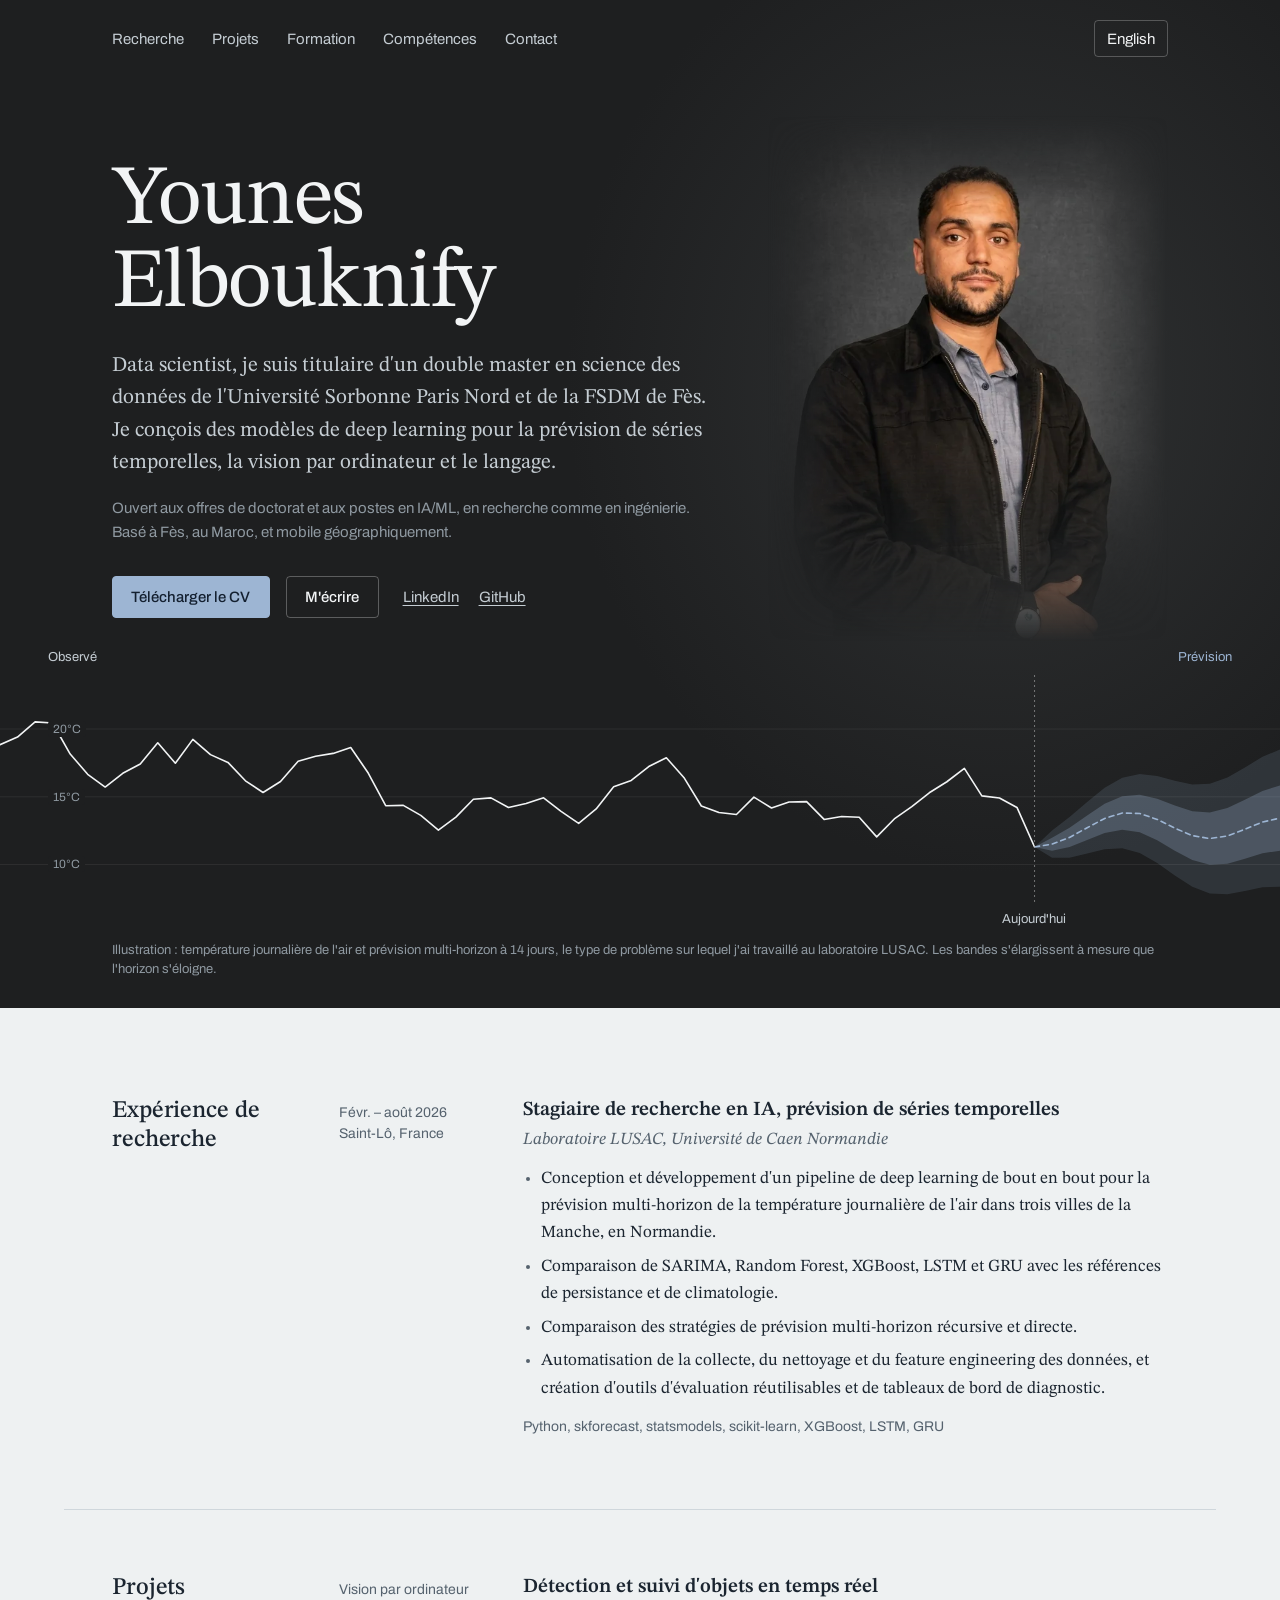
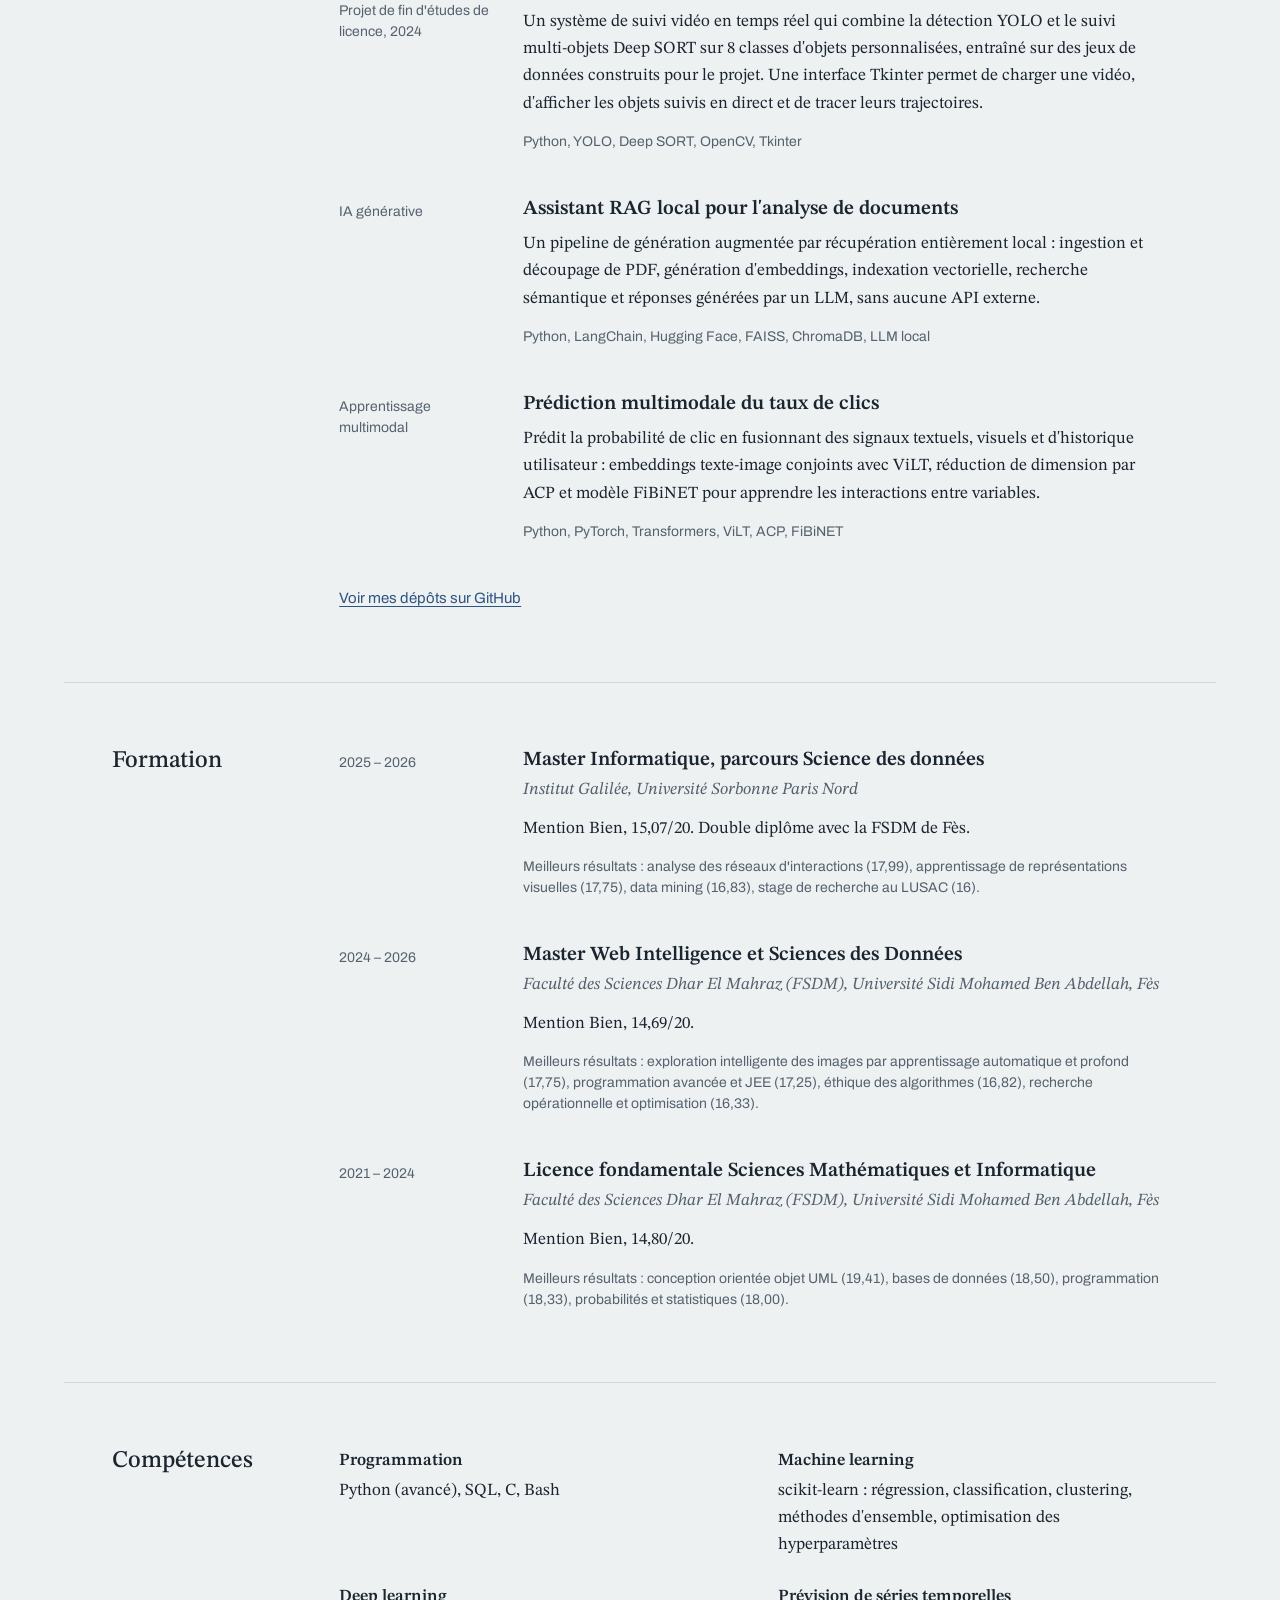
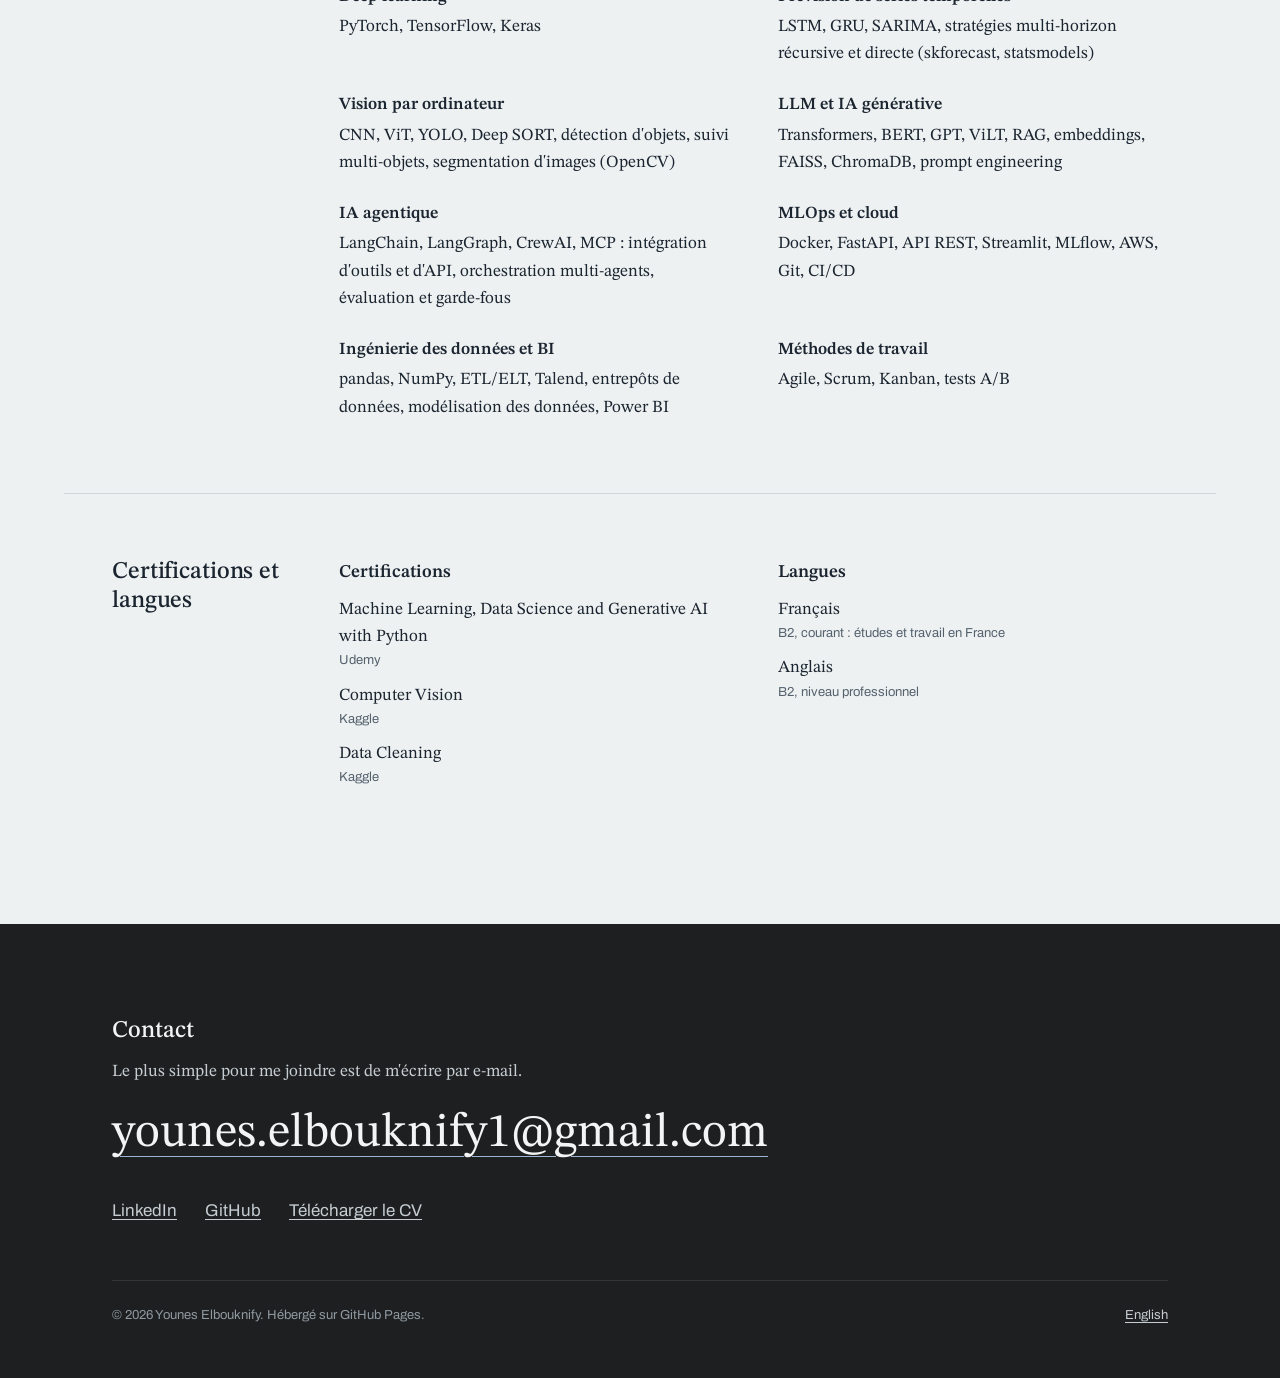
==== fr/index.html @ cd75b656 "Portfolio" ====
<!doctype html>
<html lang="fr">
<head>
  <meta charset="utf-8">
  <meta name="viewport" content="width=device-width, initial-scale=1">
  <title>Younes Elbouknify, data scientist</title>
  <meta name="description" content="Younes Elbouknify, data scientist titulaire d&#x27;un double master en science des données (Université Sorbonne Paris Nord et FSDM Fès). Deep learning pour la prévision de séries temporelles, la vision par ordinateur et les LLM. Ouvert aux offres de doctorat et aux postes en IA/ML.">
  <meta name="author" content="Younes Elbouknify">
  <meta name="theme-color" content="#1e1f20">
  <link rel="canonical" href="https://youneselbouknify.github.io/fr/">
  <link rel="alternate" hreflang="en" href="https://youneselbouknify.github.io/">
  <link rel="alternate" hreflang="fr" href="https://youneselbouknify.github.io/fr/">
  <link rel="alternate" hreflang="x-default" href="https://youneselbouknify.github.io/">

  <meta property="og:type" content="profile">
  <meta property="og:title" content="Younes Elbouknify, data scientist">
  <meta property="og:description" content="Younes Elbouknify, data scientist titulaire d&#x27;un double master en science des données (Université Sorbonne Paris Nord et FSDM Fès). Deep learning pour la prévision de séries temporelles, la vision par ordinateur et les LLM. Ouvert aux offres de doctorat et aux postes en IA/ML.">
  <meta property="og:url" content="https://youneselbouknify.github.io/fr/">
  <meta property="og:image" content="https://youneselbouknify.github.io/assets/img/og.jpg">
  <meta property="og:image:width" content="1200">
  <meta property="og:image:height" content="630">
  <meta property="og:locale" content="fr_FR">
  <meta name="twitter:card" content="summary_large_image">

  <link rel="icon" href="../favicon.svg" type="image/svg+xml">
  <link rel="preconnect" href="https://fonts.googleapis.com">
  <link rel="preconnect" href="https://fonts.gstatic.com" crossorigin>
  <link rel="stylesheet" href="https://fonts.googleapis.com/css2?family=Archivo:wght@400;500;600&family=STIX+Two+Text:ital,wght@0,400;0,500;0,600;1,400&display=swap">
  <link rel="stylesheet" href="../assets/css/style.css">
  <script type="application/ld+json">{"@context": "https://schema.org", "@type": "Person", "name": "Younes Elbouknify", "jobTitle": "Data Scientist", "url": "https://youneselbouknify.github.io/", "image": "https://youneselbouknify.github.io/assets/img/portrait.jpg", "email": "mailto:younes.elbouknify1@gmail.com", "address": {"@type": "PostalAddress", "addressLocality": "Fès", "addressCountry": "MA"}, "alumniOf": [{"@type": "CollegeOrUniversity", "name": "Université Sorbonne Paris Nord"}, {"@type": "CollegeOrUniversity", "name": "Université Sidi Mohamed Ben Abdellah"}], "knowsAbout": ["Data science", "Deep learning", "Time-series forecasting", "Computer vision", "Large language models"], "sameAs": ["https://www.linkedin.com/in/younes-elbouknify/", "https://github.com/YOUNESELBOUKNIFY"]}</script>
</head>
<body>
  <a class="skip" href="#main">Aller au contenu</a>

  <header class="hero">
    <nav class="nav wrap" aria-label="Principale">
      <ul><li><a href="#research">Recherche</a></li><li><a href="#projects">Projets</a></li><li><a href="#education">Formation</a></li><li><a href="#skills">Compétences</a></li><li><a href="#contact">Contact</a></li></ul>
      <a class="lang" href="../" hreflang="en" lang="en">English</a>
    </nav>

    <div class="hero-grid wrap">
      <div class="hero-text">
        <h1>Younes Elbouknify</h1>
        <p class="lede">Data scientist, je suis titulaire d&#x27;un double master en science des données de l&#x27;Université Sorbonne Paris Nord et de la FSDM de Fès. Je conçois des modèles de deep learning pour la prévision de séries temporelles, la vision par ordinateur et le langage.</p>
        <p class="status">Ouvert aux offres de doctorat et aux postes en IA/ML, en recherche comme en ingénierie. Basé à Fès, au Maroc, et mobile géographiquement.</p>
        <div class="actions">
          <a class="btn btn-primary" href="../assets/cv/CV_Younes_Elbouknify.pdf" download>Télécharger le CV</a>
          <a class="btn" href="mailto:younes.elbouknify1@gmail.com">M&#x27;écrire</a>
          <ul class="profiles">
            <li><a href="https://www.linkedin.com/in/younes-elbouknify/" rel="me">LinkedIn</a></li>
            <li><a href="https://github.com/YOUNESELBOUKNIFY" rel="me">GitHub</a></li>
          </ul>
        </div>
      </div>
      <figure class="portrait">
        <picture>
          <source srcset="../assets/img/portrait.webp" type="image/webp">
          <img src="../assets/img/portrait.jpg" width="660" height="903" alt="Portrait de Younes Elbouknify" fetchpriority="high">
        </picture>
      </figure>
    </div>

    <figure class="horizon">
      <div class="horizon-plot">
        <svg viewBox="0 0 1200 240" preserveAspectRatio="none" role="img" aria-label="Graphique illustratif : une série de températures journalières de l&#x27;air jusqu&#x27;à aujourd&#x27;hui, suivie d&#x27;une prévision à 14 jours dont la bande d&#x27;incertitude s&#x27;élargit avec l&#x27;horizon.">
          <defs>
            <clipPath id="clip-obs" class="clip-obs"><rect x="0" y="-40" width="969.9" height="320"/></clipPath>
            <clipPath id="clip-fc" class="clip-fc"><rect x="969.9" y="-40" width="232.1" height="320" style="transform-origin:969.9px 0"/></clipPath>
          </defs>
          <g class="grid"><line x1="0" x2="1200" y1="197.7" y2="197.7" vector-effect="non-scaling-stroke"/><line x1="0" x2="1200" y1="127.1" y2="127.1" vector-effect="non-scaling-stroke"/><line x1="0" x2="1200" y1="56.4" y2="56.4" vector-effect="non-scaling-stroke"/></g>
          <g clip-path="url(#clip-fc)">
            <path class="fan-90" d="M969.9,179.4 L986.3,162.3 L1002.7,148.3 L1019.2,132.5 L1035.6,117.6 L1052.1,107.2 L1068.5,103.3 L1084.9,105.3 L1101.4,110.3 L1117.8,114.2 L1134.2,113.4 L1150.7,107.0 L1167.1,96.4 L1183.6,85.3 L1200.0,77.8 L1200.0,220.9 L1183.6,221.5 L1167.1,225.5 L1150.7,228.8 L1134.2,227.9 L1117.8,221.0 L1101.4,209.3 L1084.9,196.2 L1068.5,185.7 L1052.1,180.8 L1035.6,181.7 L1019.2,186.3 L1002.7,190.6 L986.3,190.8 L969.9,179.4 Z"/>
            <path class="fan-50" d="M969.9,179.4 L986.3,169.7 L1002.7,159.4 L1019.2,146.6 L1035.6,134.4 L1052.1,126.5 L1068.5,124.9 L1084.9,129.1 L1101.4,136.3 L1117.8,142.2 L1134.2,143.4 L1150.7,138.9 L1167.1,130.2 L1183.6,121.0 L1200.0,115.2 L1200.0,183.4 L1183.6,185.9 L1167.1,191.7 L1150.7,196.9 L1134.2,197.9 L1117.8,193.0 L1101.4,183.4 L1084.9,172.4 L1068.5,164.1 L1052.1,161.5 L1035.6,164.9 L1019.2,172.2 L1002.7,179.5 L986.3,183.3 L969.9,179.4 Z"/>
            <path class="fc-line" d="M969.9,179.4 L986.3,176.5 L1002.7,169.5 L1019.2,159.4 L1035.6,149.7 L1052.1,144.0 L1068.5,144.5 L1084.9,150.7 L1101.4,159.8 L1117.8,167.6 L1134.2,170.7 L1150.7,167.9 L1167.1,160.9 L1183.6,153.4 L1200.0,149.3" vector-effect="non-scaling-stroke"/>
          </g>
          <line class="t0" x1="969.9" x2="969.9" y1="0" y2="240" vector-effect="non-scaling-stroke"/>
          <g clip-path="url(#clip-obs)">
            <path class="obs-line" d="M0.0,72.7 L16.4,64.8 L32.9,48.9 L49.3,50.1 L65.8,82.5 L82.2,103.6 L98.6,116.9 L115.1,102.6 L131.5,92.9 L147.9,70.7 L164.4,92.1 L180.8,67.2 L197.3,83.1 L213.7,91.2 L230.1,110.4 L246.6,122.6 L263.0,111.1 L279.5,89.9 L295.9,84.8 L312.3,81.8 L328.8,75.6 L345.2,102.3 L361.6,136.4 L378.1,136.0 L394.5,146.5 L411.0,161.9 L427.4,148.3 L443.8,129.6 L460.3,128.2 L476.7,138.3 L493.2,134.1 L509.6,128.1 L526.0,142.3 L542.5,154.8 L558.9,139.7 L575.3,116.6 L591.8,110.0 L608.2,95.5 L624.7,86.3 L641.1,106.9 L657.5,136.7 L674.0,143.4 L690.4,145.6 L706.8,127.4 L723.3,138.8 L739.7,132.6 L756.2,132.1 L772.6,150.7 L789.0,147.6 L805.5,148.4 L821.9,168.9 L838.4,150.2 L854.8,137.4 L871.2,122.9 L887.7,111.4 L904.1,97.5 L920.5,126.1 L937.0,128.4 L953.4,138.2 L969.9,179.4" vector-effect="non-scaling-stroke"/>
          </g>
        </svg>
        <span class="tick" style="top:82.39%">10°C</span><span class="tick" style="top:52.94%">15°C</span><span class="tick" style="top:23.50%">20°C</span>
        <span class="tag tag-obs" aria-hidden="true">Observé</span>
        <span class="tag tag-fc" aria-hidden="true">Prévision</span>
        <span class="tag tag-t0" style="left:80.82%" aria-hidden="true">Aujourd&#x27;hui</span>
      </div>
      <figcaption>Illustration : température journalière de l&#x27;air et prévision multi-horizon à 14 jours, le type de problème sur lequel j&#x27;ai travaillé au laboratoire LUSAC. Les bandes s&#x27;élargissent à mesure que l&#x27;horizon s&#x27;éloigne.</figcaption>
    </figure>
  </header>

  <main id="main">
    <section class="sec" id="research" aria-labelledby="h-research">
      <h2 id="h-research">Expérience de recherche</h2>
      <div>
        <article class="entry">
          <p class="meta"><span>Févr. – août 2026</span><span>Saint-Lô, France</span></p>
          <div>
            <h3>Stagiaire de recherche en IA, prévision de séries temporelles</h3>
            <p class="org">Laboratoire LUSAC, Université de Caen Normandie</p>
            <ul>
              <li>Conception et développement d&#x27;un pipeline de deep learning de bout en bout pour la prévision multi-horizon de la température journalière de l&#x27;air dans trois villes de la Manche, en Normandie.</li><li>Comparaison de SARIMA, Random Forest, XGBoost, LSTM et GRU avec les références de persistance et de climatologie.</li><li>Comparaison des stratégies de prévision multi-horizon récursive et directe.</li><li>Automatisation de la collecte, du nettoyage et du feature engineering des données, et création d&#x27;outils d&#x27;évaluation réutilisables et de tableaux de bord de diagnostic.</li>
            </ul>
            <p class="stack">Python, skforecast, statsmodels, scikit-learn, XGBoost, LSTM, GRU</p>
          </div>
        </article>
      </div>
    </section>

    <section class="sec" id="projects" aria-labelledby="h-projects">
      <h2 id="h-projects">Projets</h2>
      <div>
        <article class="entry">
          <p class="meta"><span>Vision par ordinateur</span><span>Projet de fin d&#x27;études de licence, 2024</span></p>
          <div>
            <h3>Détection et suivi d&#x27;objets en temps réel</h3>
            <p>Un système de suivi vidéo en temps réel qui combine la détection YOLO et le suivi multi-objets Deep SORT sur 8 classes d&#x27;objets personnalisées, entraîné sur des jeux de données construits pour le projet. Une interface Tkinter permet de charger une vidéo, d&#x27;afficher les objets suivis en direct et de tracer leurs trajectoires.</p>
            <p class="stack">Python, YOLO, Deep SORT, OpenCV, Tkinter</p>
          </div>
        </article>
        <article class="entry">
          <p class="meta"><span>IA générative</span></p>
          <div>
            <h3>Assistant RAG local pour l&#x27;analyse de documents</h3>
            <p>Un pipeline de génération augmentée par récupération entièrement local : ingestion et découpage de PDF, génération d&#x27;embeddings, indexation vectorielle, recherche sémantique et réponses générées par un LLM, sans aucune API externe.</p>
            <p class="stack">Python, LangChain, Hugging Face, FAISS, ChromaDB, LLM local</p>
          </div>
        </article>
        <article class="entry">
          <p class="meta"><span>Apprentissage multimodal</span></p>
          <div>
            <h3>Prédiction multimodale du taux de clics</h3>
            <p>Prédit la probabilité de clic en fusionnant des signaux textuels, visuels et d&#x27;historique utilisateur : embeddings texte-image conjoints avec ViLT, réduction de dimension par ACP et modèle FiBiNET pour apprendre les interactions entre variables.</p>
            <p class="stack">Python, PyTorch, Transformers, ViLT, ACP, FiBiNET</p>
          </div>
        </article>
        <p class="more"><a href="https://github.com/YOUNESELBOUKNIFY">Voir mes dépôts sur GitHub</a></p>
      </div>
    </section>

    <section class="sec" id="education" aria-labelledby="h-education">
      <h2 id="h-education">Formation</h2>
      <div>
        <article class="entry">
          <p class="meta"><span>2025 – 2026</span></p>
          <div>
            <h3>Master Informatique, parcours Science des données</h3>
            <p class="org">Institut Galilée, Université Sorbonne Paris Nord</p>
            <p>Mention Bien, 15,07/20. Double diplôme avec la FSDM de Fès.</p>
            <p class="note">Meilleurs résultats : analyse des réseaux d&#x27;interactions (17,99), apprentissage de représentations visuelles (17,75), data mining (16,83), stage de recherche au LUSAC (16).</p>
          </div>
        </article>
        <article class="entry">
          <p class="meta"><span>2024 – 2026</span></p>
          <div>
            <h3>Master Web Intelligence et Sciences des Données</h3>
            <p class="org">Faculté des Sciences Dhar El Mahraz (FSDM), Université Sidi Mohamed Ben Abdellah, Fès</p>
            <p>Mention Bien, 14,69/20.</p>
            <p class="note">Meilleurs résultats : exploration intelligente des images par apprentissage automatique et profond (17,75), programmation avancée et JEE (17,25), éthique des algorithmes (16,82), recherche opérationnelle et optimisation (16,33).</p>
          </div>
        </article>
        <article class="entry">
          <p class="meta"><span>2021 – 2024</span></p>
          <div>
            <h3>Licence fondamentale Sciences Mathématiques et Informatique</h3>
            <p class="org">Faculté des Sciences Dhar El Mahraz (FSDM), Université Sidi Mohamed Ben Abdellah, Fès</p>
            <p>Mention Bien, 14,80/20.</p>
            <p class="note">Meilleurs résultats : conception orientée objet UML (19,41), bases de données (18,50), programmation (18,33), probabilités et statistiques (18,00).</p>
          </div>
        </article>
      </div>
    </section>

    <section class="sec" id="skills" aria-labelledby="h-skills">
      <h2 id="h-skills">Compétences</h2>
      <dl class="skills"><div><dt>Programmation</dt><dd>Python (avancé), SQL, C, Bash</dd></div><div><dt>Machine learning</dt><dd>scikit-learn : régression, classification, clustering, méthodes d&#x27;ensemble, optimisation des hyperparamètres</dd></div><div><dt>Deep learning</dt><dd>PyTorch, TensorFlow, Keras</dd></div><div><dt>Prévision de séries temporelles</dt><dd>LSTM, GRU, SARIMA, stratégies multi-horizon récursive et directe (skforecast, statsmodels)</dd></div><div><dt>Vision par ordinateur</dt><dd>CNN, ViT, YOLO, Deep SORT, détection d&#x27;objets, suivi multi-objets, segmentation d&#x27;images (OpenCV)</dd></div><div><dt>LLM et IA générative</dt><dd>Transformers, BERT, GPT, ViLT, RAG, embeddings, FAISS, ChromaDB, prompt engineering</dd></div><div><dt>IA agentique</dt><dd>LangChain, LangGraph, CrewAI, MCP : intégration d&#x27;outils et d&#x27;API, orchestration multi-agents, évaluation et garde-fous</dd></div><div><dt>MLOps et cloud</dt><dd>Docker, FastAPI, API REST, Streamlit, MLflow, AWS, Git, CI/CD</dd></div><div><dt>Ingénierie des données et BI</dt><dd>pandas, NumPy, ETL/ELT, Talend, entrepôts de données, modélisation des données, Power BI</dd></div><div><dt>Méthodes de travail</dt><dd>Agile, Scrum, Kanban, tests A/B</dd></div></dl>
    </section>

    <section class="sec" id="more" aria-labelledby="h-more">
      <h2 id="h-more">Certifications et langues</h2>
      <div class="pair">
        <div>
          <h3>Certifications</h3>
          <ul class="plain"><li>Machine Learning, Data Science and Generative AI with Python<small>Udemy</small></li><li>Computer Vision<small>Kaggle</small></li><li>Data Cleaning<small>Kaggle</small></li></ul>
        </div>
        <div>
          <h3>Langues</h3>
          <ul class="plain"><li>Français<small>B2, courant : études et travail en France</small></li><li>Anglais<small>B2, niveau professionnel</small></li></ul>
        </div>
      </div>
    </section>
  </main>

  <footer class="contact" id="contact">
    <div class="wrap">
      <h2>Contact</h2>
      <p>Le plus simple pour me joindre est de m&#x27;écrire par e-mail.</p>
      <a class="mail" href="mailto:younes.elbouknify1@gmail.com">younes.elbouknify1@gmail.com</a>
      <ul>
        <li><a href="https://www.linkedin.com/in/younes-elbouknify/" rel="me">LinkedIn</a></li>
        <li><a href="https://github.com/YOUNESELBOUKNIFY" rel="me">GitHub</a></li>
        <li><a href="../assets/cv/CV_Younes_Elbouknify.pdf" download>Télécharger le CV</a></li>
      </ul>
      <p class="fine"><span>© 2026 Younes Elbouknify. Hébergé sur GitHub Pages.</span><a href="../" hreflang="en" lang="en">English</a></p>
    </div>
  </footer>
</body>
</html>
---- assets/css/style.css ----
/* Younes Elbouknify — portfolio
   Palette: studio graphite (from the portrait backdrop), fog paper, ink,
   and one accent, chambray, taken from the shirt in the portrait. */

:root {
  --studio: #1e1f20;
  --studio-glow: #303233;
  --on-studio: #f2f4f5;
  --on-studio-2: #c5cdd3;
  --on-studio-3: #8f99a1;
  --chambray: #9db5d3;
  --chambray-hover: #b9cbe2;
  --chambray-ink: #142030;

  --paper: #eef1f2;
  --ink: #1b2530;
  --ink-2: #55626e;
  --rule: #cfd7dc;
  --link: #2f5481;

  --serif: "STIX Two Text", "Times New Roman", Times, serif;
  --sans: "Archivo", system-ui, -apple-system, "Segoe UI", Roboto, sans-serif;

  --page: 72rem;
  --measure: 40rem;
  --gutter: clamp(1rem, 4vw, 3rem);
}

@media (prefers-color-scheme: dark) {
  :root {
    --paper: #17191b;
    --ink: #e3e8eb;
    --ink-2: #9ba7b1;
    --rule: #2e3337;
    --link: #a9c0dc;
  }
}

*, *::before, *::after { box-sizing: border-box; }

html { -webkit-text-size-adjust: 100%; scroll-behavior: smooth; }

body {
  margin: 0;
  background: var(--paper);
  color: var(--ink);
  font-family: var(--serif);
  font-size: 1.0625rem;
  line-height: 1.6;
  font-kerning: normal;
  text-rendering: optimizeLegibility;
}

img { display: block; max-width: 100%; height: auto; }

a { color: var(--link); text-decoration-thickness: 1px; text-underline-offset: .2em; }
a:hover { text-decoration-thickness: 2px; }

:focus-visible { outline: 2px solid var(--chambray); outline-offset: 3px; border-radius: 2px; }

.skip {
  position: absolute; left: -999px; top: 0; z-index: 20;
  background: var(--on-studio); color: var(--studio);
  font-family: var(--sans); padding: .5rem .8rem; border-radius: 4px;
}
.skip:focus { left: 1rem; top: 1rem; }

.wrap { max-width: var(--page); margin: 0 auto; padding-inline: var(--gutter); }

/* ---------- Hero ---------- */

.hero {
  position: relative;
  overflow: hidden;
  color: var(--on-studio);
  background:
    radial-gradient(45% 65% at 78% 38%, var(--studio-glow), transparent 75%),
    var(--studio);
}

.nav {
  display: flex; align-items: center; gap: 2rem;
  padding-block: 1.25rem;
  font-family: var(--sans); font-size: .9375rem;
}
.nav ul { list-style: none; display: flex; flex-wrap: wrap; gap: .5rem 1.75rem; margin: 0; padding: 0; }
.nav a { color: var(--on-studio-2); text-decoration: none; }
.nav a:hover { color: var(--on-studio); text-decoration: underline; }
.nav .lang {
  margin-left: auto;
  padding: .35rem .75rem;
  border: 1px solid rgba(255, 255, 255, .24);
  border-radius: 4px;
  color: var(--on-studio);
}
.nav .lang:hover { border-color: var(--on-studio); text-decoration: none; }

.hero-grid {
  position: relative; z-index: 1;
  display: grid;
  grid-template-columns: minmax(0, 1fr) minmax(16rem, 25rem);
  gap: clamp(1.5rem, 4vw, 4rem);
  align-items: center;
  padding-top: clamp(1rem, 3vw, 2.5rem);
}

.hero h1 {
  font-weight: 400;
  font-size: clamp(2.75rem, 6.6vw, 5.5rem);
  line-height: .98;
  letter-spacing: -.018em;
  margin: 0 0 1.5rem;
}

.lede {
  font-size: clamp(1.125rem, 1.7vw, 1.3125rem);
  line-height: 1.55;
  color: var(--on-studio-2);
  max-width: 33em;
  margin: 0 0 1rem;
}

.status {
  font-family: var(--sans);
  font-size: .9375rem;
  color: var(--on-studio-3);
  max-width: 40em;
  margin: 0 0 2rem;
}

.actions { display: flex; flex-wrap: wrap; align-items: center; gap: .75rem 1rem; }

.btn {
  display: inline-flex; align-items: center;
  padding: .7rem 1.15rem;
  border: 1px solid rgba(255, 255, 255, .28);
  border-radius: 4px;
  font-family: var(--sans); font-weight: 500; font-size: .9375rem; line-height: 1.2;
  color: var(--on-studio);
  text-decoration: none;
}
.btn:hover { border-color: var(--on-studio); }
.btn-primary { background: var(--chambray); border-color: var(--chambray); color: var(--chambray-ink); }
.btn-primary:hover { background: var(--chambray-hover); border-color: var(--chambray-hover); }

.profiles {
  list-style: none; display: flex; gap: 1.25rem;
  margin: 0 0 0 .5rem; padding: 0;
  font-family: var(--sans); font-size: .9375rem;
}
.profiles a { color: var(--on-studio-2); }
.profiles a:hover { color: var(--on-studio); }

.portrait { margin: 0; align-self: end; }
.portrait img {
  width: 100%;
  -webkit-mask-image:
    linear-gradient(to bottom, transparent, #000 16%, #000 62%, transparent 96%),
    linear-gradient(to right, transparent, #000 20%, #000 80%, transparent);
  -webkit-mask-composite: source-in;
  mask-image:
    linear-gradient(to bottom, transparent, #000 16%, #000 62%, transparent 96%),
    linear-gradient(to right, transparent, #000 20%, #000 80%, transparent);
  mask-composite: intersect;
}

/* The horizon: observed series, today, and a widening forecast fan */
.horizon { position: relative; z-index: 2; margin: .75rem 0 0; padding-bottom: 1.75rem; }
.horizon-plot { position: relative; height: clamp(150px, 20vw, 230px); }
.horizon svg { display: block; width: 100%; height: 100%; overflow: visible; }

.grid line { stroke: rgba(255, 255, 255, .07); stroke-width: 1; }
.obs-line { fill: none; stroke: var(--on-studio); stroke-width: 1.6; stroke-linejoin: round; stroke-linecap: round; }
.fan-90 { fill: var(--chambray); fill-opacity: .14; }
.fan-50 { fill: var(--chambray); fill-opacity: .26; }
.fc-line { fill: none; stroke: var(--chambray); stroke-width: 1.6; stroke-dasharray: 5 4; stroke-linecap: round; }
.t0 { stroke: rgba(255, 255, 255, .38); stroke-width: 1; stroke-dasharray: 2 3; }

.clip-obs rect { transform-origin: 0 0; animation: grow 1.9s cubic-bezier(.45, .05, .25, 1) .25s backwards; }
.clip-fc rect { animation: grow 1s cubic-bezier(.3, .1, .3, 1) 2.15s backwards; }
@keyframes grow { from { transform: scaleX(0); } }

.tick, .tag {
  position: absolute;
  font-family: var(--sans);
  font-size: .75rem;
  line-height: 1;
  color: var(--on-studio-3);
  white-space: nowrap;
}
.tick { left: var(--gutter); transform: translateY(-50%); padding: 2px 5px; border-radius: 3px; background: var(--studio); }
.tag { font-size: .8125rem; color: var(--on-studio-2); }
.tag-obs { top: -1.5rem; left: var(--gutter); }
.tag-fc { top: -1.5rem; right: var(--gutter); color: var(--chambray); }
.tag-t0 { bottom: -1.35rem; transform: translateX(-50%); }

.horizon figcaption {
  max-width: var(--page); margin: 2.25rem auto 0; padding-inline: var(--gutter);
  font-family: var(--sans); font-size: .8125rem; line-height: 1.5;
  color: var(--on-studio-3);
}

/* ---------- Sections ---------- */

main { padding-block: clamp(3rem, 7vw, 6rem) clamp(2rem, 5vw, 4rem); }

.sec {
  max-width: var(--page);
  margin: 0 auto;
  padding: 0 var(--gutter) clamp(3rem, 6vw, 4.5rem);
  display: grid;
  grid-template-columns: 11rem minmax(0, 1fr);
  gap: 1.5rem clamp(2rem, 4vw, 4rem);
}
.sec + .sec { padding-top: clamp(2.5rem, 5vw, 4rem); border-top: 1px solid var(--rule); }

.sec > h2 {
  position: sticky; top: 1.5rem; align-self: start;
  margin: 0;
  font-weight: 500; font-size: 1.5rem; line-height: 1.2; letter-spacing: -.005em;
}

.entry {
  display: grid;
  grid-template-columns: 9.5rem minmax(0, var(--measure));
  gap: .25rem 2rem;
}
.entry + .entry { margin-top: 2.75rem; }

.meta {
  margin: 0; padding-top: .3rem;
  font-family: var(--sans); font-size: .875rem; line-height: 1.5;
  color: var(--ink-2);
}
.meta span { display: block; }

.entry h3 { margin: 0; font-size: 1.25rem; font-weight: 600; line-height: 1.3; }
.org { margin: .15rem 0 .75rem; font-style: italic; color: var(--ink-2); }
:where(.entry) p { margin: .5rem 0 0; }
.entry ul { margin: .5rem 0 0; padding-left: 1.1rem; }
.entry li + li { margin-top: .4rem; }
.entry li::marker { color: var(--ink-2); }

.stack, .note {
  margin: .9rem 0 0;
  font-family: var(--sans); font-size: .875rem; line-height: 1.5;
  color: var(--ink-2);
}

.more { margin: 2.75rem 0 0; font-family: var(--sans); font-size: .9375rem; }

.skills {
  display: grid; grid-template-columns: repeat(2, minmax(0, 1fr));
  gap: 1.5rem 3rem; margin: 0; max-width: 52rem;
}
.skills dt { font-weight: 600; }
.skills dd { margin: .2rem 0 0; }

.pair { display: grid; grid-template-columns: repeat(2, minmax(0, 1fr)); gap: 2rem 3rem; max-width: 52rem; }
.pair h3 { margin: 0; font-size: 1.125rem; font-weight: 600; }
.plain { list-style: none; margin: .6rem 0 0; padding: 0; }
.plain li + li { margin-top: .65rem; }
.plain small { display: block; font-family: var(--sans); font-size: .8125rem; color: var(--ink-2); }

/* ---------- Contact ---------- */

.contact { background: var(--studio); color: var(--on-studio); }
.contact .wrap { padding-block: clamp(3rem, 7vw, 5.5rem) 2rem; }
.contact h2 { margin: 0 0 .5rem; font-weight: 500; font-size: 1.5rem; }
.contact p { margin: 0 0 1.25rem; color: var(--on-studio-2); }
.mail {
  font-size: clamp(1.4rem, 4.4vw, 3rem); line-height: 1.15;
  color: var(--on-studio);
  text-decoration-color: var(--chambray);
  overflow-wrap: anywhere;
}
.contact ul {
  list-style: none; display: flex; flex-wrap: wrap; gap: .75rem 1.75rem;
  margin: 2.25rem 0 0; padding: 0;
  font-family: var(--sans);
}
.contact ul a { color: var(--on-studio-2); }
.contact ul a:hover { color: var(--on-studio); }
.contact .fine {
  display: flex; flex-wrap: wrap; justify-content: space-between; gap: .5rem 1.5rem;
  margin-top: 3.5rem; padding-top: 1.5rem;
  border-top: 1px solid rgba(255, 255, 255, .1);
  font-family: var(--sans); font-size: .8125rem; color: var(--on-studio-3);
}
.fine a { color: var(--on-studio-2); }

/* ---------- Responsive ---------- */

@media (max-width: 60rem) {
  .sec { grid-template-columns: minmax(0, 1fr); }
  .sec > h2 { position: static; }
  .entry { grid-template-columns: minmax(0, 1fr); }
  .meta { padding-top: 0; margin-bottom: .2rem; }
  .meta span { display: inline; }
  .meta span + span::before { content: ", "; }
}

@media (max-width: 48rem) {
  .nav ul { display: none; }
  .hero-grid { grid-template-columns: minmax(0, 1fr); }
  .portrait { order: -1; width: min(18rem, 72%); margin-bottom: -2.5rem; }
  .horizon { margin-top: 3.25rem; }
  .tick { display: none; }
  .profiles { margin-left: 0; width: 100%; }
  .skills, .pair { grid-template-columns: minmax(0, 1fr); }
}

@media (prefers-reduced-motion: reduce) {
  html { scroll-behavior: auto; }
  .clip-obs rect, .clip-fc rect { animation: none; }
}

@media print {
  .hero, .contact { background: none; color: #000; }
  .nav, .horizon, .actions { display: none; }
  .portrait img { -webkit-mask-image: none; mask-image: none; width: 8rem; }
}
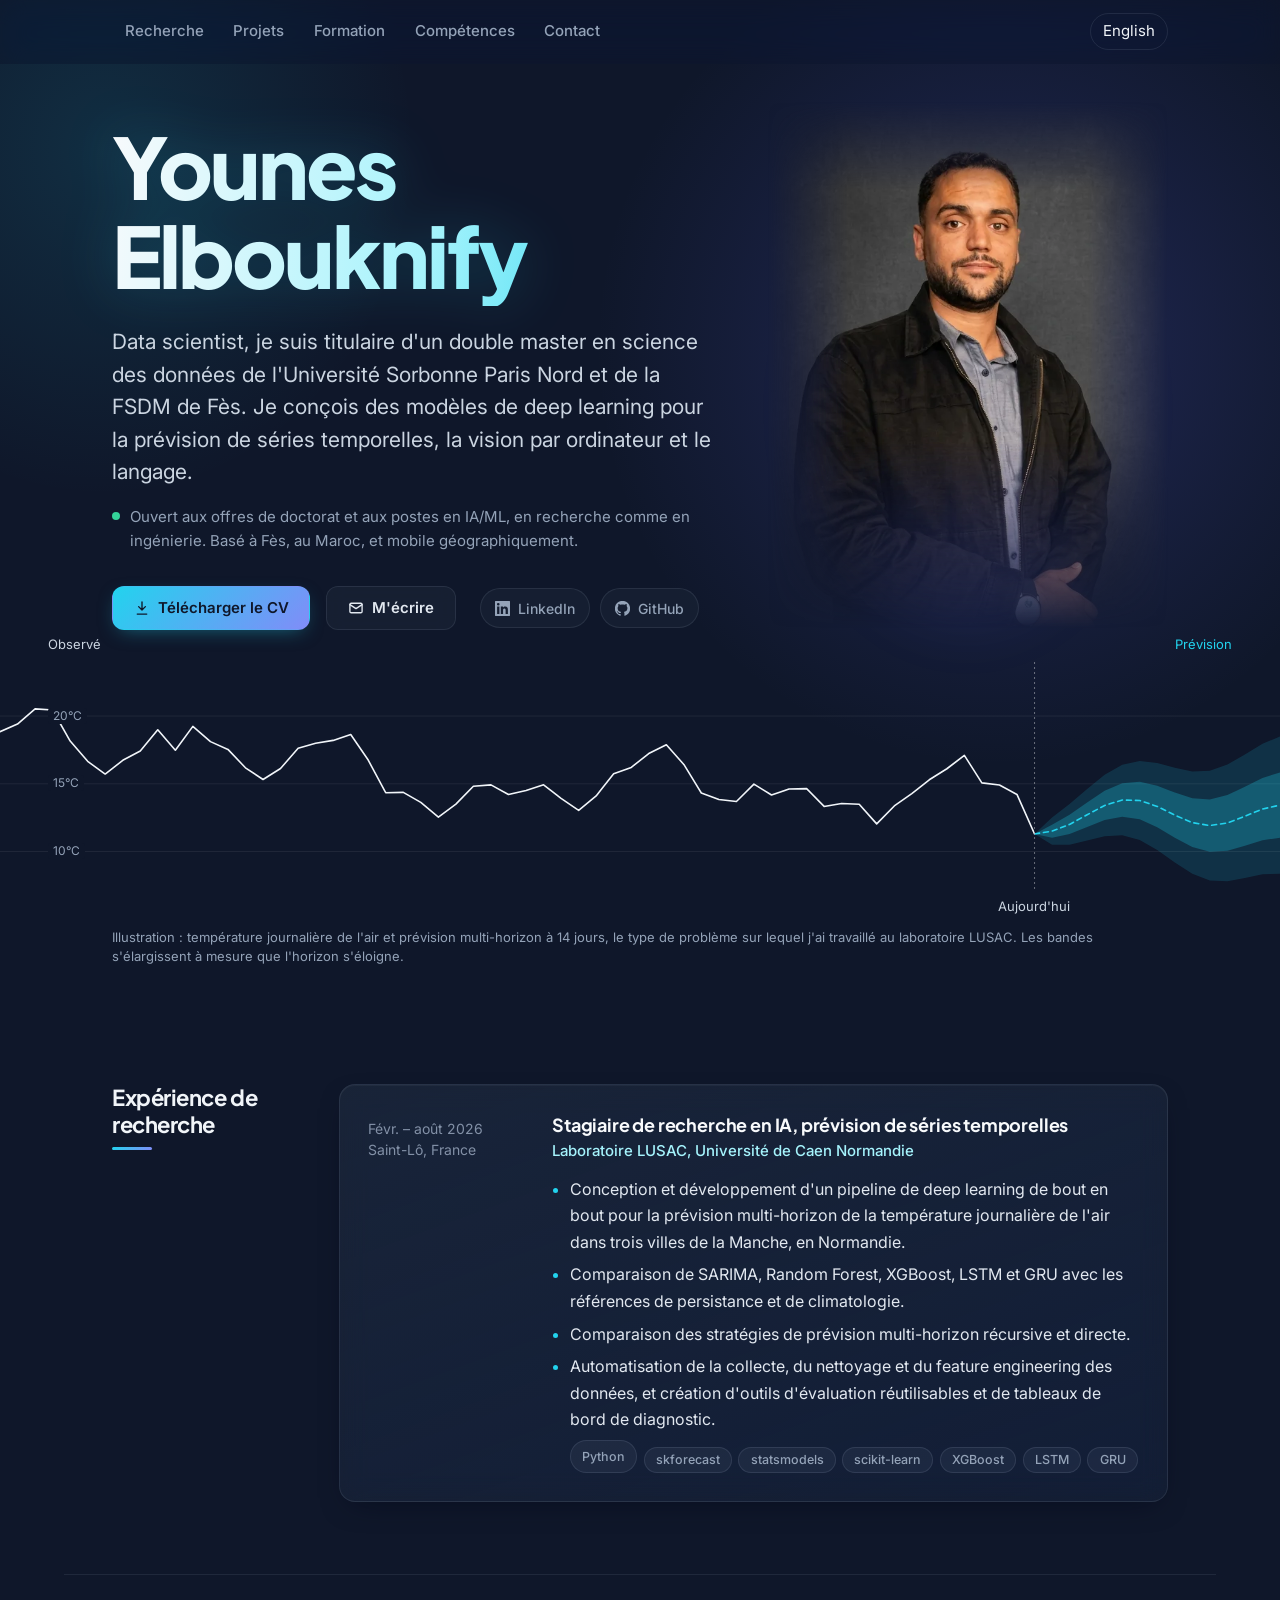
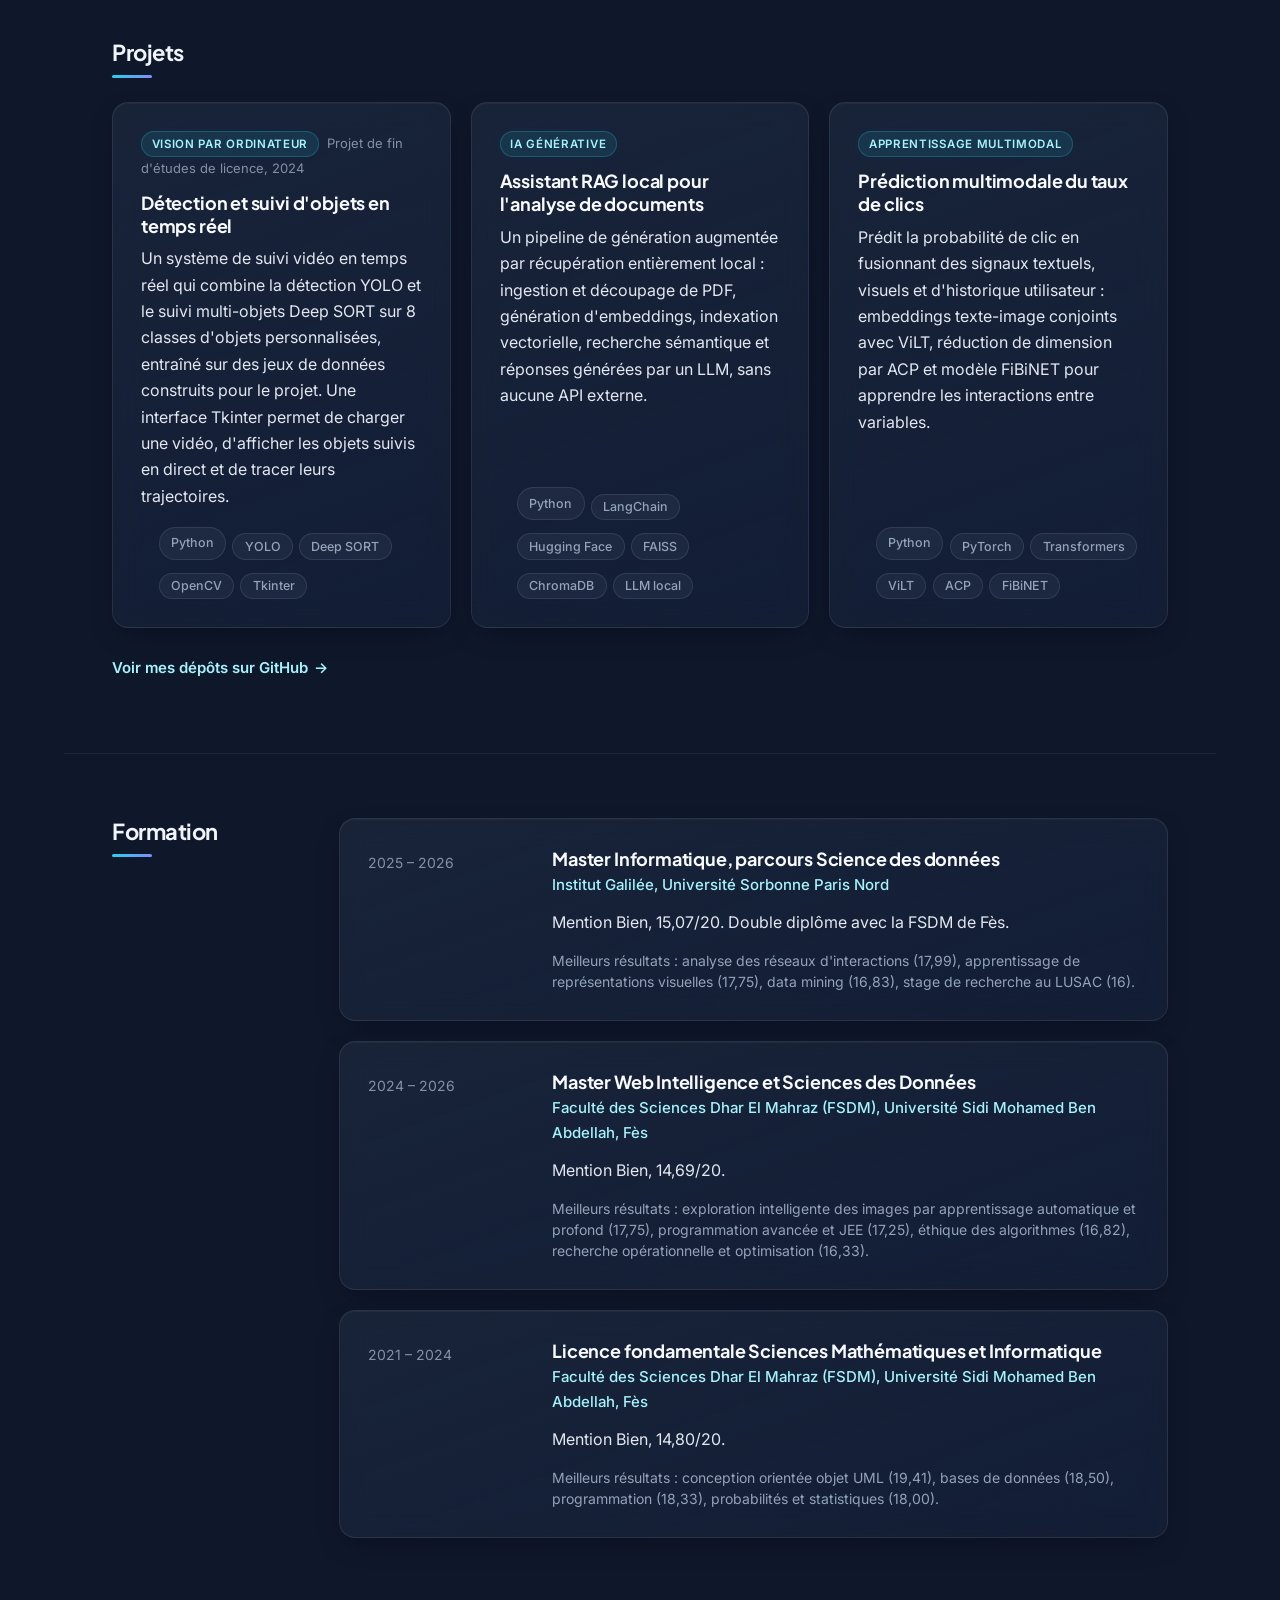
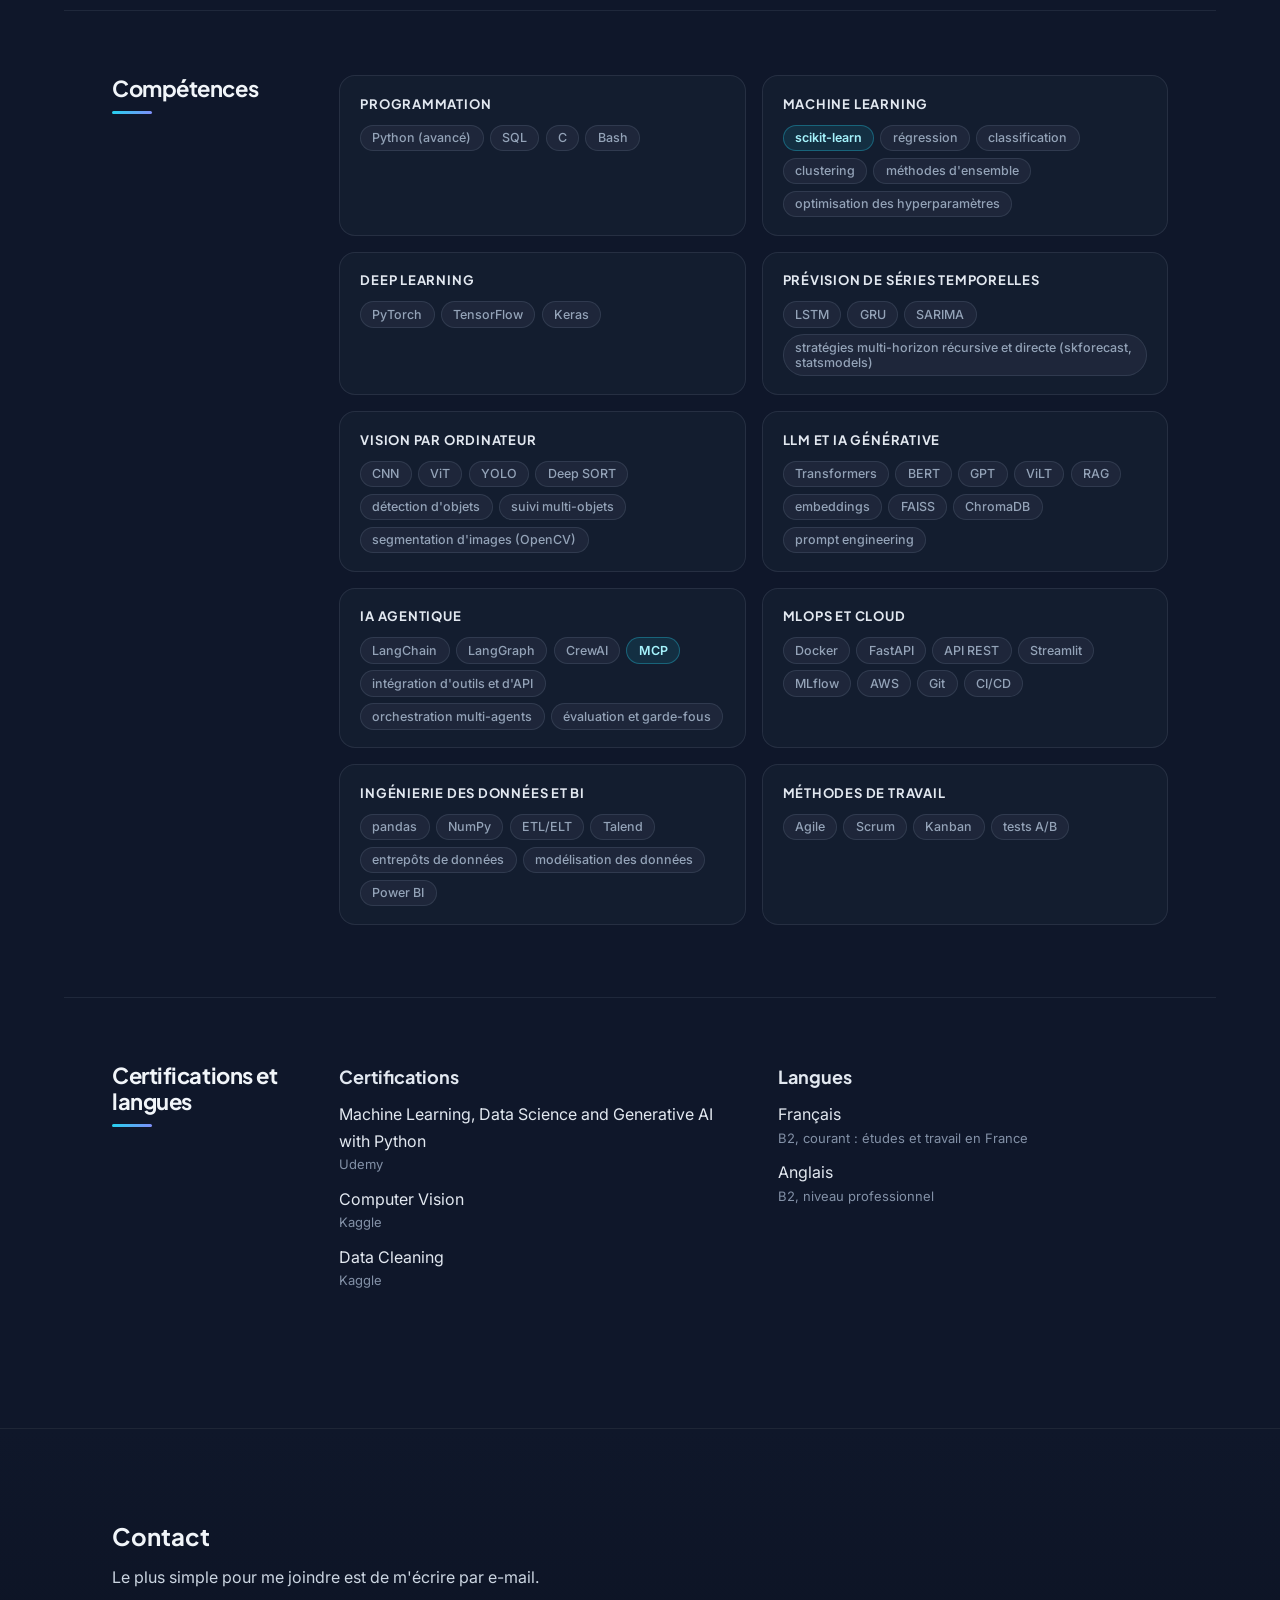
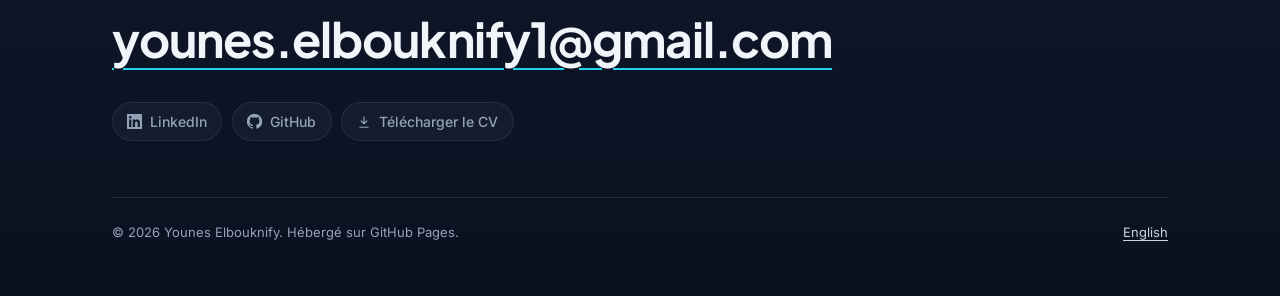
==== commit 4c929211: "Mise à jour du site" ====
--- a/fr/index.html
+++ b/fr/index.html
@@ -6,7 +6,7 @@
   <title>Younes Elbouknify, data scientist</title>
   <meta name="description" content="Younes Elbouknify, data scientist titulaire d&#x27;un double master en science des données (Université Sorbonne Paris Nord et FSDM Fès). Deep learning pour la prévision de séries temporelles, la vision par ordinateur et les LLM. Ouvert aux offres de doctorat et aux postes en IA/ML.">
   <meta name="author" content="Younes Elbouknify">
-  <meta name="theme-color" content="#1e1f20">
+  <meta name="theme-color" content="#0f172a">
   <link rel="canonical" href="https://youneselbouknify.github.io/fr/">
   <link rel="alternate" hreflang="en" href="https://youneselbouknify.github.io/">
   <link rel="alternate" hreflang="fr" href="https://youneselbouknify.github.io/fr/">
@@ -25,8 +25,10 @@
   <link rel="icon" href="../favicon.svg" type="image/svg+xml">
   <link rel="preconnect" href="https://fonts.googleapis.com">
   <link rel="preconnect" href="https://fonts.gstatic.com" crossorigin>
-  <link rel="stylesheet" href="https://fonts.googleapis.com/css2?family=Archivo:wght@400;500;600&family=STIX+Two+Text:ital,wght@0,400;0,500;0,600;1,400&display=swap">
+  <link rel="stylesheet" href="https://fonts.googleapis.com/css2?family=Inter:wght@400;500;600;700&family=Plus+Jakarta+Sans:wght@600;700;800&display=swap">
   <link rel="stylesheet" href="../assets/css/style.css">
+  <link rel="stylesheet" href="../assets/css/theme.css">
+  <script src="../assets/js/main.js" defer></script>
   <script type="application/ld+json">{"@context": "https://schema.org", "@type": "Person", "name": "Younes Elbouknify", "jobTitle": "Data Scientist", "url": "https://youneselbouknify.github.io/", "image": "https://youneselbouknify.github.io/assets/img/portrait.jpg", "email": "mailto:younes.elbouknify1@gmail.com", "address": {"@type": "PostalAddress", "addressLocality": "Fès", "addressCountry": "MA"}, "alumniOf": [{"@type": "CollegeOrUniversity", "name": "Université Sorbonne Paris Nord"}, {"@type": "CollegeOrUniversity", "name": "Université Sidi Mohamed Ben Abdellah"}], "knowsAbout": ["Data science", "Deep learning", "Time-series forecasting", "Computer vision", "Large language models"], "sameAs": ["https://www.linkedin.com/in/younes-elbouknify/", "https://github.com/YOUNESELBOUKNIFY"]}</script>
 </head>
 <body>
@@ -105,9 +107,9 @@
       </div>
     </section>
 
-    <section class="sec" id="projects" aria-labelledby="h-projects">
+    <section class="sec sec--wide" id="projects" aria-labelledby="h-projects">
       <h2 id="h-projects">Projets</h2>
-      <div>
+      <div class="card-grid">
         <article class="entry">
           <p class="meta"><span>Vision par ordinateur</span><span>Projet de fin d&#x27;études de licence, 2024</span></p>
           <div>
--- a/assets/css/theme.css
+++ b/assets/css/theme.css
@@ -0,0 +1,503 @@
+/* =====================================================================
+   theme.css — dark "midnight" theme + UX polish
+   Loaded AFTER style.css (index.html and fr/index.html).
+   It only overrides style.css; remove the <link> to revert.
+   ===================================================================== */
+
+
+/* ---------------------------------------------------------------------
+   1. PALETTE & TYPOGRAPHY TOKENS
+   New tokens first, then style.css's own tokens are remapped onto them
+   so every existing rule picks up the dark theme automatically.
+   --------------------------------------------------------------------- */
+:root {
+  color-scheme: dark;
+
+  /* Surfaces */
+  --bg:        #0f172a;   /* slate-900 — page background            */
+  --bg-elev:   #1e293b;   /* slate-800 — cards, raised surfaces      */
+  --bg-deep:   #0b1120;   /* footer fade                             */
+
+  /* Text (soft contrast, not pure white) */
+  --text:      #e2e8f0;
+  --text-2:    #94a3b8;
+  --text-3:    #8391a7;
+
+  /* Accent: cyan → indigo */
+  --accent:      #22d3ee;
+  --accent-2:    #818cf8;
+  --accent-soft: #a5f3fc;
+  --accent-grad: linear-gradient(135deg, var(--accent), var(--accent-2));
+  --glow:        0 0 24px -4px rgb(34 211 238 / .45);
+
+  /* Glass */
+  --glass-bg:     linear-gradient(160deg, rgb(30 41 59 / .72), rgb(30 41 59 / .38));
+  --glass-border: rgb(148 163 184 / .14);
+  --glass-blur:   blur(14px) saturate(150%);
+  --glass-shadow: inset 0 1px 0 rgb(255 255 255 / .04), 0 10px 30px -14px rgb(2 6 23 / .7);
+
+  /* Shape & motion */
+  --radius:    .75rem;
+  --radius-lg: 1rem;
+  --ease:      cubic-bezier(.22, 1, .36, 1);
+  --nav-h:     4rem;
+
+  /* Fonts */
+  --display: "Plus Jakarta Sans", "Inter", system-ui, sans-serif;
+  --sans:    "Inter", system-ui, -apple-system, "Segoe UI", Roboto, sans-serif;
+  --serif:   var(--sans);            /* body text used --serif; now Inter */
+
+  /* Remap style.css tokens */
+  --studio:         var(--bg);
+  --studio-glow:    var(--bg-elev);
+  --on-studio:      #f1f5f9;
+  --on-studio-2:    #cbd5e1;
+  --on-studio-3:    var(--text-2);
+  --chambray:       var(--accent);    /* also recolours the forecast chart */
+  --chambray-hover: var(--accent-soft);
+  --chambray-ink:   var(--bg);
+  --paper:          var(--bg);
+  --ink:            var(--text);
+  --ink-2:          var(--text-2);
+  --rule:           rgb(148 163 184 / .12);
+  --link:           #67e8f9;
+}
+
+
+/* ---------------------------------------------------------------------
+   2. BASE
+   --------------------------------------------------------------------- */
+html {
+  scroll-behavior: smooth;                              /* smooth anchors   */
+  scroll-padding-top: calc(var(--nav-h) + 1rem);        /* clear fixed nav  */
+}
+
+body {
+  font-family: var(--sans);
+  font-size: 1rem;
+  line-height: 1.65;
+  -webkit-font-smoothing: antialiased;
+  -moz-osx-font-smoothing: grayscale;
+}
+
+/* Ambient colour glows behind the page — gives the glass something to blur */
+body::before {
+  content: "";
+  position: fixed; inset: 0; z-index: -1;
+  pointer-events: none;
+  background:
+    radial-gradient(40rem 30rem at 92% 8%,  rgb(99 102 241 / .14), transparent 70%),
+    radial-gradient(36rem 28rem at -5% 60%, rgb(34 211 238 / .09), transparent 70%);
+}
+
+h1, h2, h3 { font-family: var(--display); }
+
+::selection    { background: rgb(34 211 238 / .3); color: #fff; }
+:focus-visible { outline-color: var(--accent); }
+.skip          { z-index: 100; }   /* above the fixed nav */
+
+
+/* ---------------------------------------------------------------------
+   3. NAVIGATION — fixed, frosted glass
+   (main.js adds .is-scrolled after the first few pixels of scroll)
+   --------------------------------------------------------------------- */
+.nav.wrap {
+  position: fixed; inset: 0 0 auto; z-index: 50;
+  max-width: none;
+  height: var(--nav-h);
+  padding-block: 0;
+  /* full-width bar, content still aligned with the .wrap column */
+  padding-inline: max(var(--gutter), calc((100% - var(--page)) / 2 + var(--gutter)));
+  background: rgb(15 23 42 / .55);
+  -webkit-backdrop-filter: var(--glass-blur);
+          backdrop-filter: var(--glass-blur);
+  border-bottom: 1px solid transparent;
+  transition: background-color .3s, border-color .3s, box-shadow .3s;
+}
+.nav.is-scrolled {
+  background: rgb(15 23 42 / .78);
+  border-bottom-color: var(--glass-border);
+  box-shadow: 0 8px 24px -12px rgb(2 6 23 / .8);
+}
+
+.nav ul { gap: .25rem; }
+.nav ul a {
+  display: block;
+  padding: .4rem .8rem;
+  border-radius: 999px;
+  font-weight: 500;
+  color: var(--text-2);
+  transition: color .2s, background-color .2s;
+}
+.nav ul a:hover { color: var(--text); background: rgb(148 163 184 / .1); text-decoration: none; }
+
+.nav .lang {
+  border-radius: 999px;
+  border-color: var(--glass-border);
+  transition: border-color .25s, color .25s, box-shadow .25s;
+}
+.nav .lang:hover { border-color: var(--accent); color: var(--accent-soft); box-shadow: var(--glow); }
+
+
+/* ---------------------------------------------------------------------
+   4. HERO
+   --------------------------------------------------------------------- */
+.hero {
+  padding-top: var(--nav-h);          /* room for the fixed nav */
+  background:
+    radial-gradient(45% 60% at 78% 35%, rgb(99 102 241 / .22), transparent 70%),
+    radial-gradient(35% 50% at 8% 15%,  rgb(34 211 238 / .12), transparent 70%),
+    var(--bg);
+}
+
+/* Animated, glowing gradient title */
+.hero h1 {
+  font-weight: 800;
+  line-height: 1.05;
+  letter-spacing: -.035em;
+  padding-bottom: .08em;              /* keeps descenders (y, f, k) unclipped */
+  margin-bottom: 1.25rem;
+  background: linear-gradient(100deg,
+              #f8fafc 0%, #a5f3fc 22%, var(--accent) 40%,
+              var(--accent-2) 62%, #c4b5fd 80%, #f8fafc 100%);
+  background-size: 250% 100%;
+  -webkit-background-clip: text;
+          background-clip: text;
+  -webkit-text-fill-color: transparent;
+  color: transparent;
+  filter: drop-shadow(0 0 28px rgb(34 211 238 / .22));   /* the glow */
+  animation: title-shimmer 9s ease-in-out infinite alternate;
+}
+@keyframes title-shimmer {
+  from { background-position: 0% 50%; }
+  to   { background-position: 100% 50%; }
+}
+
+/* "Open to positions" line with a live status dot */
+.status { display: flex; align-items: flex-start; gap: .65rem; }
+.status::before {
+  content: "";
+  flex: none;
+  width: .5rem; height: .5rem;
+  margin-top: .5em;
+  border-radius: 50%;
+  background: #34d399;
+  animation: pulse 2.4s ease-out infinite;
+}
+@keyframes pulse {
+  0%   { box-shadow: 0 0 0 0 rgb(52 211 153 / .55); }
+  70%  { box-shadow: 0 0 0 .5rem rgb(52 211 153 / 0); }
+  100% { box-shadow: 0 0 0 0 rgb(52 211 153 / 0); }
+}
+
+/* Soft accent halo behind the portrait to blend it into the navy */
+.portrait { position: relative; }
+.portrait::before {
+  content: "";
+  position: absolute; inset: 12% 6% 0; z-index: -1;
+  background: radial-gradient(closest-side, rgb(99 102 241 / .35), transparent);
+  filter: blur(24px);
+}
+
+
+/* ---------------------------------------------------------------------
+   5. BUTTONS (.btn = secondary, .btn-primary = gradient CTA)
+   --------------------------------------------------------------------- */
+.btn {
+  gap: .5rem;
+  padding: .75rem 1.3rem;
+  border: 1px solid var(--glass-border);
+  border-radius: var(--radius);
+  background: rgb(30 41 59 / .5);
+  -webkit-backdrop-filter: blur(8px);
+          backdrop-filter: blur(8px);
+  color: var(--text);
+  font-weight: 600;
+  transition: transform .25s var(--ease), box-shadow .25s var(--ease),
+              border-color .25s, background-color .25s, filter .25s;
+}
+.btn:hover {
+  transform: translateY(-2px);
+  border-color: rgb(34 211 238 / .55);
+  box-shadow: 0 10px 24px -10px rgb(2 6 23 / .9), var(--glow);
+}
+.btn:active {
+  transform: translateY(0) scale(.97);
+  box-shadow: 0 4px 10px -6px rgb(2 6 23 / .9);
+  transition-duration: .08s;
+}
+
+.btn-primary,
+.btn-primary:hover {
+  background: var(--accent-grad);
+  border-color: transparent;
+  color: var(--bg);                   /* dark text on light gradient = AA contrast */
+}
+.btn-primary { box-shadow: 0 6px 20px -8px rgb(34 211 238 / .5); }
+.btn-primary:hover {
+  filter: brightness(1.08);
+  box-shadow: 0 12px 28px -10px rgb(99 102 241 / .65), 0 0 32px -4px rgb(34 211 238 / .55);
+}
+
+
+/* ---------------------------------------------------------------------
+   6. SOCIAL LINKS — pill chips with icons, scale + colour on hover
+   Icons are drawn from the link's href, so no HTML changes needed.
+   Applies to: hero .profiles, footer .contact ul, and the email/CV buttons.
+   --------------------------------------------------------------------- */
+.profiles, .contact ul { gap: .6rem; }
+
+.profiles a,
+.contact ul a {
+  display: inline-flex; align-items: center; gap: .5rem;
+  padding: .45rem .9rem;
+  border: 1px solid var(--glass-border);
+  border-radius: 999px;
+  background: rgb(30 41 59 / .45);
+  color: var(--text-2);
+  font-size: .875rem; font-weight: 500;
+  text-decoration: none;
+  transition: transform .25s var(--ease), color .25s, border-color .25s,
+              background-color .25s, box-shadow .25s;
+}
+.profiles a:hover,
+.contact ul a:hover {
+  transform: scale(1.06);
+  color: var(--accent-soft);
+  border-color: rgb(34 211 238 / .5);
+  background: rgb(34 211 238 / .08);
+  box-shadow: var(--glow);
+}
+.profiles a:active,
+.contact ul a:active { transform: scale(.97); }
+
+/* Icon slot — inherits currentColor so it changes colour with the link */
+:is(.profiles, .contact ul, .actions) a:is([href*="github.com"], [href*="linkedin.com"], [href^="mailto:"], [download])::before {
+  content: "";
+  flex: none;
+  width: 1.05em; height: 1.05em;
+  background: currentColor;
+  -webkit-mask: var(--icon) center / contain no-repeat;
+          mask: var(--icon) center / contain no-repeat;
+  transition: transform .3s var(--ease);
+}
+:is(.profiles, .contact ul) a:hover::before { transform: rotate(-8deg) scale(1.1); }
+
+a[href*="github.com"]   { --icon: url("data:image/svg+xml,<svg xmlns='http://www.w3.org/2000/svg' viewBox='0 0 16 16'><path d='M8 0C3.58 0 0 3.58 0 8c0 3.54 2.29 6.53 5.47 7.59.4.07.55-.17.55-.38 0-.19-.01-.82-.01-1.49-2.01.37-2.53-.49-2.69-.94-.09-.23-.48-.94-.82-1.13-.28-.15-.68-.52-.01-.53.63-.01 1.08.58 1.23.82.72 1.21 1.87.87 2.33.66.07-.52.28-.87.51-1.07-1.78-.2-3.64-.89-3.64-3.95 0-.87.31-1.59.82-2.15-.08-.2-.36-1.02.08-2.12 0 0 .67-.21 2.2.82.64-.18 1.32-.27 2-.27.68 0 1.36.09 2 .27 1.53-1.04 2.2-.82 2.2-.82.44 1.1.16 1.92.08 2.12.51.56.82 1.27.82 2.15 0 3.07-1.87 3.75-3.65 3.95.29.25.54.73.54 1.48 0 1.07-.01 1.93-.01 2.2 0 .21.15.46.55.38A8.013 8.013 0 0016 8c0-4.42-3.58-8-8-8z'/></svg>"); }
+a[href*="linkedin.com"] { --icon: url("data:image/svg+xml,<svg xmlns='http://www.w3.org/2000/svg' viewBox='0 0 24 24'><path d='M20.447 20.452h-3.554v-5.569c0-1.328-.027-3.037-1.852-3.037-1.853 0-2.136 1.445-2.136 2.939v5.667H9.351V9h3.414v1.561h.046c.477-.9 1.637-1.85 3.37-1.85 3.601 0 4.267 2.37 4.267 5.455v6.286zM5.337 7.433a2.062 2.062 0 1 1 0-4.125 2.062 2.062 0 0 1 0 4.125zM7.119 20.452H3.555V9h3.564v11.452zM22.225 0H1.771C.792 0 0 .774 0 1.729v20.542C0 23.227.792 24 1.771 24h20.451C23.2 24 24 23.227 24 22.271V1.729C24 .774 23.2 0 22.222 0h.003z'/></svg>"); }
+a[href^="mailto:"]      { --icon: url("data:image/svg+xml,<svg xmlns='http://www.w3.org/2000/svg' viewBox='0 0 24 24' fill='none' stroke='black' stroke-width='2' stroke-linecap='round' stroke-linejoin='round'><rect x='3' y='5' width='18' height='14' rx='2'/><path d='m3 7 9 6 9-6'/></svg>"); }
+a[download]             { --icon: url("data:image/svg+xml,<svg xmlns='http://www.w3.org/2000/svg' viewBox='0 0 24 24' fill='none' stroke='black' stroke-width='2' stroke-linecap='round' stroke-linejoin='round'><path d='M12 3v12m0 0-5-5m5 5 5-5M5 21h14'/></svg>"); }
+
+
+/* ---------------------------------------------------------------------
+   7. SECTIONS
+   --------------------------------------------------------------------- */
+.sec > h2 {
+  top: calc(var(--nav-h) + 1.5rem);   /* sticky heading sits below the nav */
+  font-weight: 700;
+  font-size: 1.375rem;
+  letter-spacing: -.02em;
+  color: var(--on-studio);
+}
+.sec > h2::after {                    /* small gradient accent bar */
+  content: "";
+  display: block;
+  width: 2.5rem; height: 3px;
+  margin-top: .6rem;
+  border-radius: 3px;
+  background: var(--accent-grad);
+}
+
+
+/* ---------------------------------------------------------------------
+   8. GLASS CARDS — every .entry (Research, Projects, Education)
+   --------------------------------------------------------------------- */
+.entry {
+  position: relative;
+  padding: clamp(1.25rem, 2.5vw, 1.75rem);
+  background: var(--glass-bg);
+  border: 1px solid var(--glass-border);
+  border-radius: var(--radius-lg);
+  -webkit-backdrop-filter: var(--glass-blur);
+          backdrop-filter: var(--glass-blur);
+  box-shadow: var(--glass-shadow);
+  transition: transform .35s var(--ease), border-color .35s, box-shadow .35s;
+}
+.entry + .entry { margin-top: 1.25rem; }
+
+.entry:hover {
+  transform: translateY(-6px);
+  border-color: rgb(34 211 238 / .45);
+  box-shadow:
+    inset 0 1px 0 rgb(255 255 255 / .06),
+    0 20px 40px -18px rgb(2 6 23 / .85),
+    0 0 36px -8px rgb(34 211 238 / .35);
+}
+
+.entry h3         { font-size: 1.125rem; font-weight: 700; letter-spacing: -.01em; color: #f8fafc; }
+.org              { font-style: normal; font-weight: 500; font-size: .9375rem; color: var(--accent-soft); }
+.meta             { color: var(--text-3); }
+.entry li::marker { color: var(--accent); }
+
+
+/* ---------------------------------------------------------------------
+   9. PROJECT GRID
+   HTML: <section class="sec sec--wide" id="projects"> + <div class="card-grid">
+   1 column on phones → 2 on tablets → 3 on desktop, automatically.
+   --------------------------------------------------------------------- */
+.sec--wide        { grid-template-columns: minmax(0, 1fr); }
+.sec--wide > h2   { position: static; }
+
+.card-grid {
+  display: grid;
+  grid-template-columns: repeat(auto-fill, minmax(min(100%, 18.5rem), 1fr));
+  gap: 1.25rem;
+}
+.card-grid > .entry {
+  display: flex; flex-direction: column; gap: .75rem;
+  margin: 0;
+}
+.card-grid > .entry > div { display: flex; flex-direction: column; flex: 1; }
+
+/* Card header: category pill + date */
+.card-grid .meta { padding: 0; margin: 0; }
+.card-grid .meta span { display: inline; }
+.card-grid .meta span + span { margin-left: .5rem; font-size: .8125rem; }
+.card-grid .meta span + span::before { content: none; }
+.card-grid .meta span:first-child {
+  display: inline-block;
+  padding: .2rem .6rem;
+  border: 1px solid rgb(34 211 238 / .25);
+  border-radius: 999px;
+  background: rgb(34 211 238 / .1);
+  color: var(--accent-soft);
+  font-size: .72rem; font-weight: 600;
+  letter-spacing: .06em; text-transform: uppercase;
+}
+.card-grid .badges { margin-top: auto; padding-top: 1.1rem; }  /* badges pin to card bottom */
+.card-grid > .more { grid-column: 1 / -1; margin-top: .5rem; }
+
+/* "See my repositories" arrow link */
+.more a { display: inline-flex; gap: .4rem; font-weight: 600; color: var(--accent-soft); text-decoration: none; }
+.more a::after { content: "→"; transition: transform .25s var(--ease); }
+.more a:hover::after { transform: translateX(4px); }
+
+
+/* ---------------------------------------------------------------------
+   10. SKILL BADGES
+   main.js converts .stack and .skills <dd> text into
+   <ul class="badges"><li class="badge">…</li></ul>.
+   Text before a colon ("scikit-learn: …", "MCP: …") becomes .badge--key.
+   --------------------------------------------------------------------- */
+.badges {
+  display: flex; flex-wrap: wrap; gap: .4rem;
+  margin: .9rem 0 0; padding: 0;
+  list-style: none;
+}
+.badge {
+  display: inline-flex; align-items: center;
+  padding: .28rem .7rem;
+  border: 1px solid rgb(148 163 184 / .16);
+  border-radius: 999px;
+  background: rgb(148 163 184 / .08);
+  color: var(--text-2);
+  font: 500 .78rem/1.25 var(--sans);
+  transition: color .2s, border-color .2s, background-color .2s;
+}
+.badge:hover { color: var(--text); border-color: rgb(129 140 248 / .45); background: rgb(129 140 248 / .1); }
+.badge--key {
+  color: var(--accent-soft);
+  font-weight: 600;
+  border-color: rgb(34 211 238 / .32);
+  background: rgb(34 211 238 / .1);
+}
+
+/* Skills section: each category becomes a small glass tile */
+.skills {
+  max-width: none;
+  gap: 1rem;
+  grid-template-columns: repeat(auto-fill, minmax(min(100%, 20rem), 1fr));
+}
+.skills > div {
+  padding: 1.1rem 1.25rem;
+  border: 1px solid var(--glass-border);
+  border-radius: var(--radius-lg);
+  background: rgb(30 41 59 / .35);
+  transition: border-color .3s, background-color .3s;
+}
+.skills > div:hover { border-color: rgb(129 140 248 / .35); background: rgb(30 41 59 / .55); }
+.skills dt {
+  font-family: var(--display);
+  font-size: .8125rem; font-weight: 700;
+  letter-spacing: .06em; text-transform: uppercase;
+  color: var(--text);
+}
+.skills dd { margin-top: .6rem; font-size: .9375rem; color: var(--text-2); }
+.skills .badges { margin-top: 0; }
+
+.pair h3     { font-weight: 700; }
+.plain small { color: var(--text-3); }
+
+
+/* ---------------------------------------------------------------------
+   11. CONTACT / FOOTER
+   --------------------------------------------------------------------- */
+.contact {
+  background: linear-gradient(180deg, var(--bg) 0%, var(--bg-deep) 100%);
+  border-top: 1px solid var(--glass-border);
+}
+.contact h2 { font-weight: 700; }
+.mail {
+  font-family: var(--display);
+  font-weight: 700;
+  letter-spacing: -.02em;
+  text-decoration-color: var(--accent);
+  text-decoration-thickness: 2px;
+  transition: color .25s;
+}
+.mail:hover { color: var(--accent-soft); }
+
+
+/* ---------------------------------------------------------------------
+   12. ENTRANCE ANIMATION — fade-in / slide-up on scroll
+   main.js adds .reveal to elements, then .is-visible when they enter
+   the viewport. Without JS nothing is hidden.
+   --------------------------------------------------------------------- */
+.reveal:not(.is-visible) { opacity: 0; }
+.reveal.is-visible {
+  /* "backwards" (not "both") so hover transforms still work afterwards */
+  animation: fade-up .7s var(--ease) var(--reveal-delay, 0s) backwards;
+}
+@keyframes fade-up {
+  from { opacity: 0; transform: translateY(24px); }
+}
+
+
+/* ---------------------------------------------------------------------
+   13. FALLBACKS, ACCESSIBILITY, PRINT
+   --------------------------------------------------------------------- */
+/* Browsers without backdrop-filter: use solid surfaces instead */
+@supports not ((backdrop-filter: blur(1px)) or (-webkit-backdrop-filter: blur(1px))) {
+  .nav.wrap { background: rgb(15 23 42 / .96); }
+  .entry    { background: var(--bg-elev); }
+}
+
+@media (prefers-reduced-motion: reduce) {
+  .hero h1, .status::before { animation: none; }
+  .entry:hover, .btn:hover,
+  .profiles a:hover, .contact ul a:hover { transform: none; }
+  *, *::before, *::after { transition-duration: .01ms !important; }
+}
+
+@media print {
+  :root {
+    --text: #111; --text-2: #444; --text-3: #555;
+    --on-studio: #111; --on-studio-2: #333;
+    --accent-soft: #0e7490; --link: #0e7490;
+  }
+  body { background: #fff; }
+  body::before, .portrait::before { display: none; }
+  .hero h1 { background: none; -webkit-text-fill-color: currentColor; color: #111; filter: none; animation: none; }
+  .entry, .skills > div { background: none; border-color: #ccc; box-shadow: none; backdrop-filter: none; }
+  .reveal { opacity: 1 !important; animation: none !important; }
+}
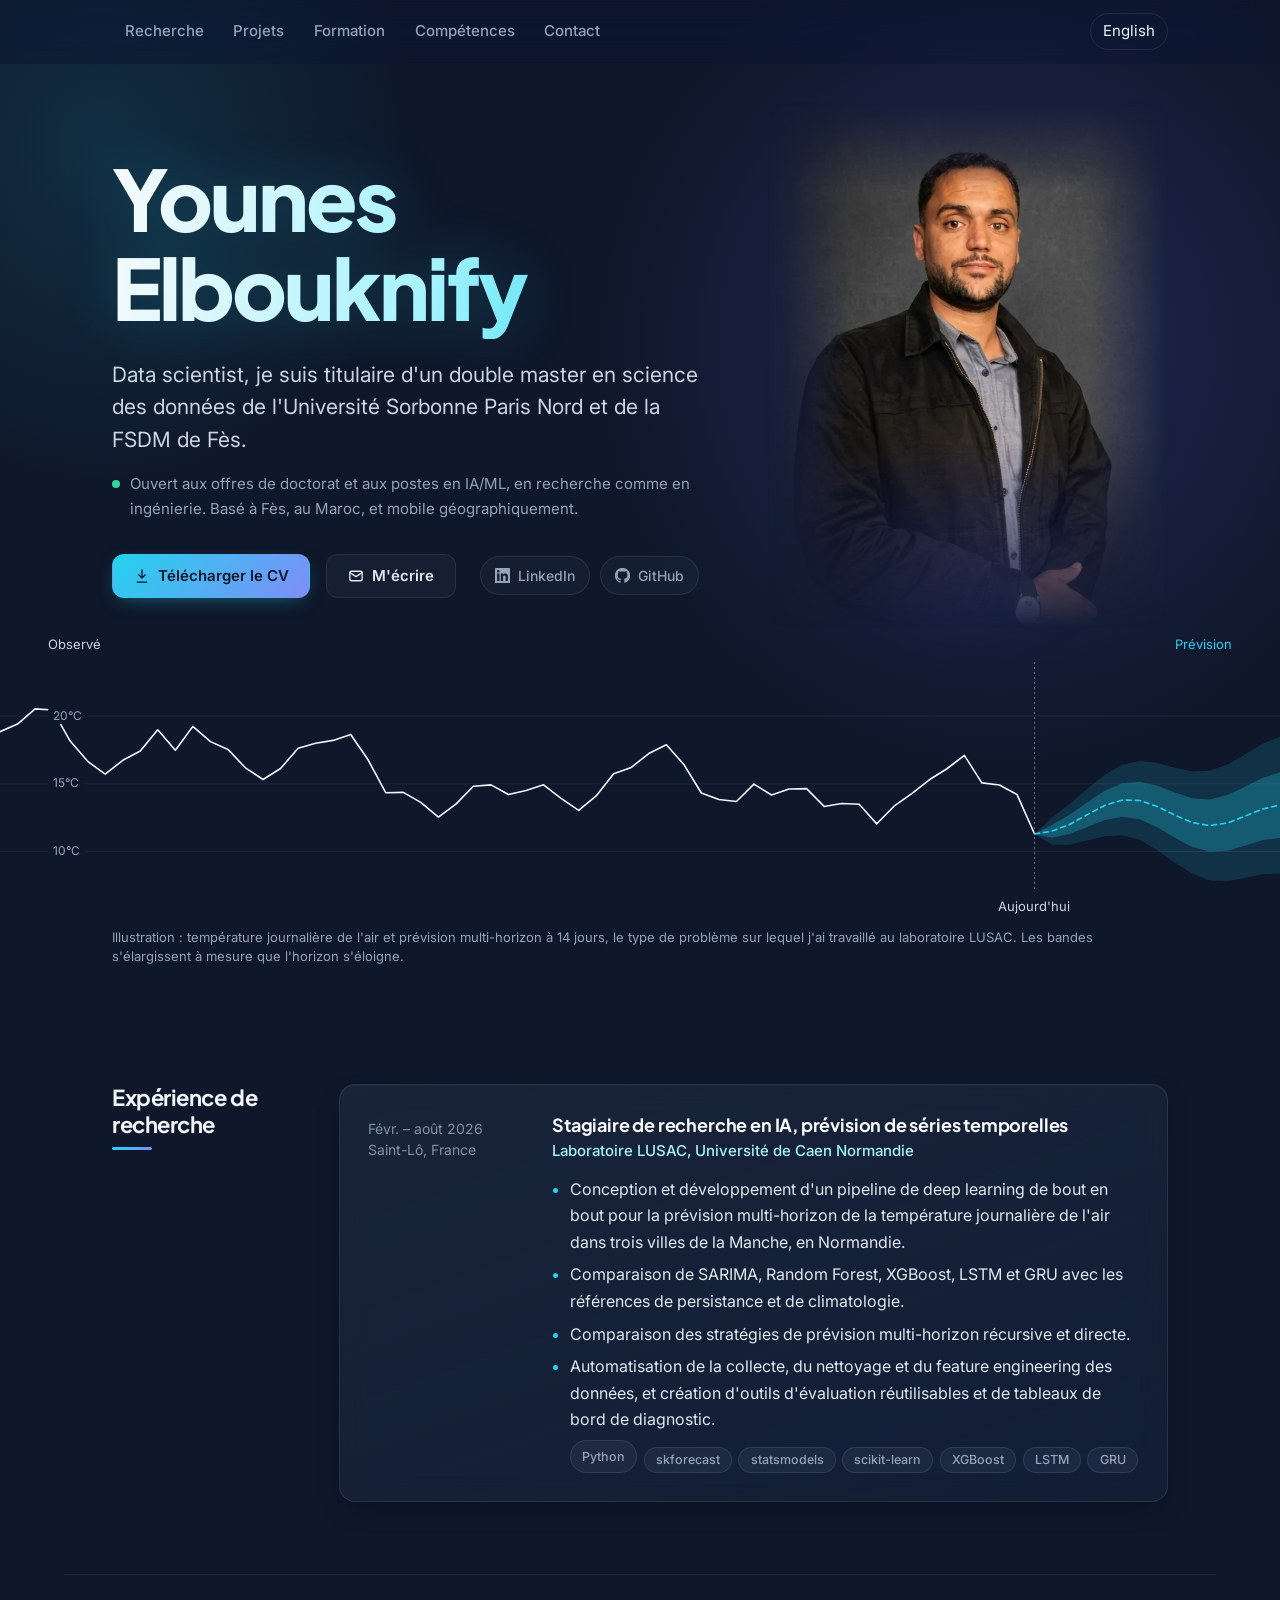
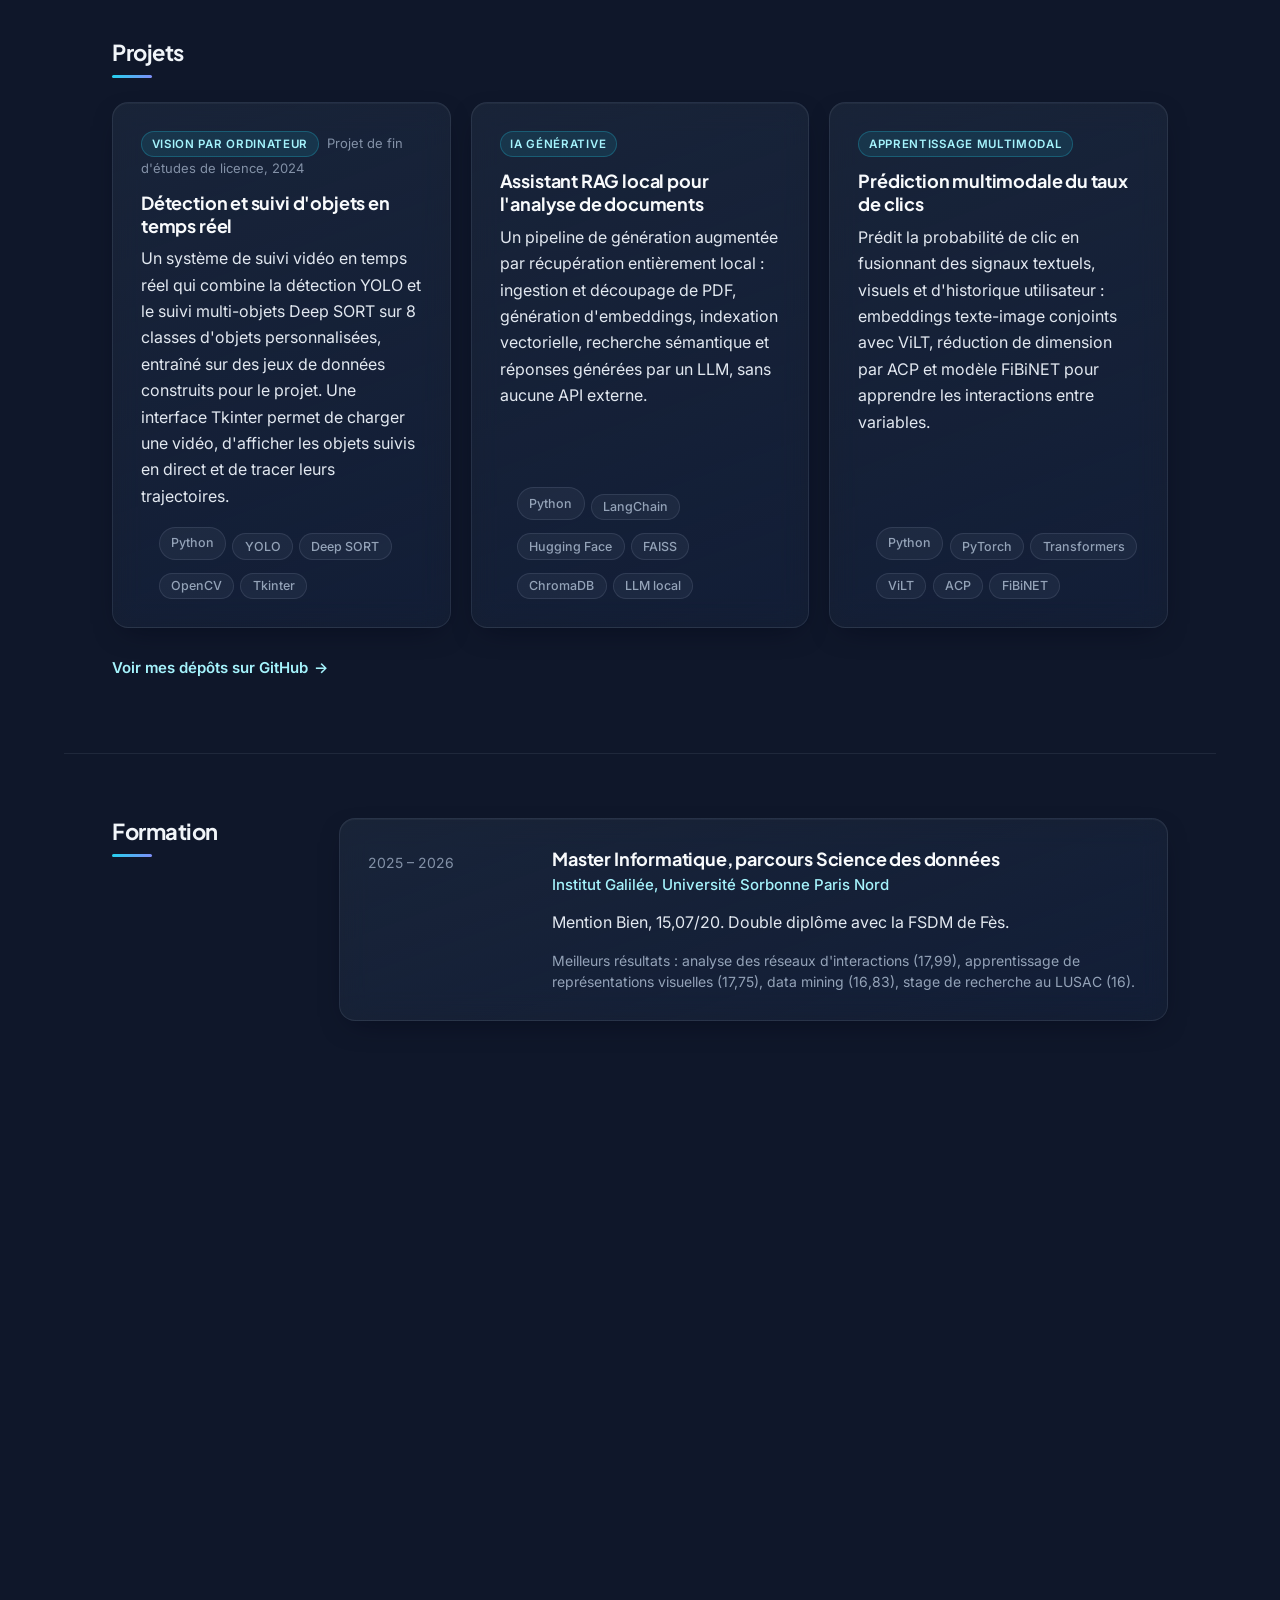
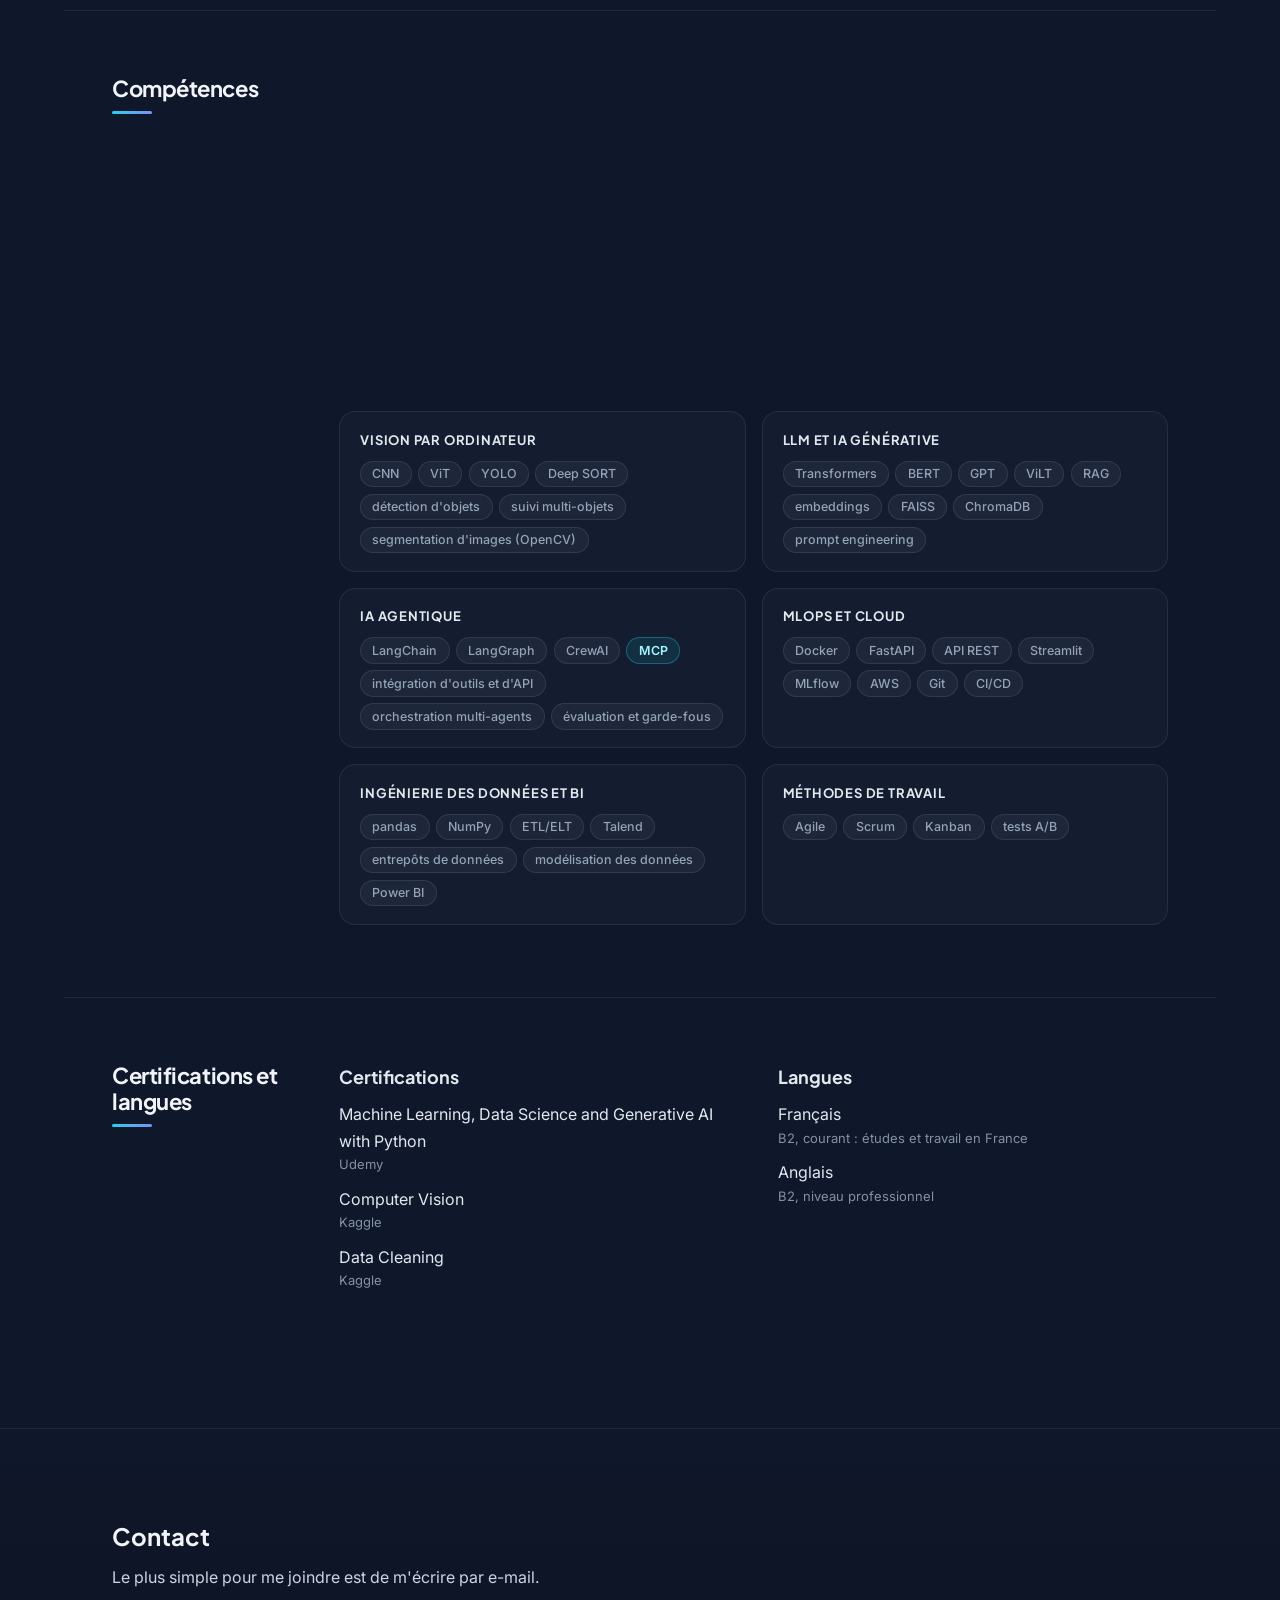
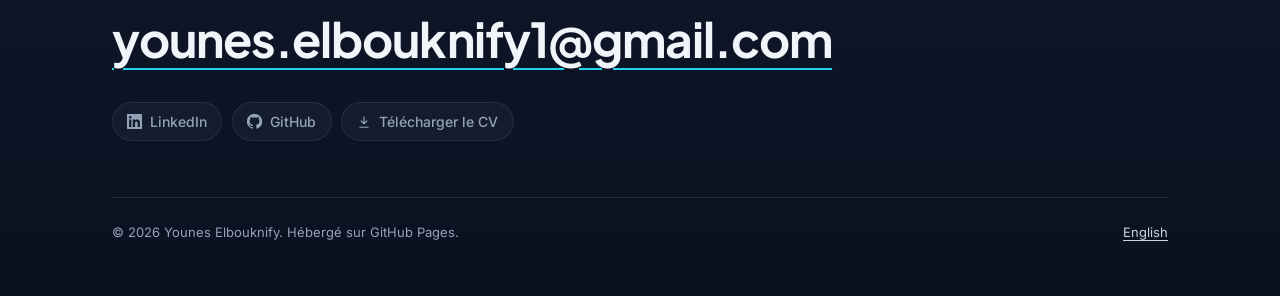
==== commit 52d404af: "Mise à jour du site" ====
--- a/fr/index.html
+++ b/fr/index.html
@@ -43,7 +43,7 @@
     <div class="hero-grid wrap">
       <div class="hero-text">
         <h1>Younes Elbouknify</h1>
-        <p class="lede">Data scientist, je suis titulaire d&#x27;un double master en science des données de l&#x27;Université Sorbonne Paris Nord et de la FSDM de Fès. Je conçois des modèles de deep learning pour la prévision de séries temporelles, la vision par ordinateur et le langage.</p>
+        <p class="lede">Data scientist, je suis titulaire d&#x27;un double master en science des données de l&#x27;Université Sorbonne Paris Nord et de la FSDM de Fès. </p>
         <p class="status">Ouvert aux offres de doctorat et aux postes en IA/ML, en recherche comme en ingénierie. Basé à Fès, au Maroc, et mobile géographiquement.</p>
         <div class="actions">
           <a class="btn btn-primary" href="../assets/cv/CV_Younes_Elbouknify.pdf" download>Télécharger le CV</a>
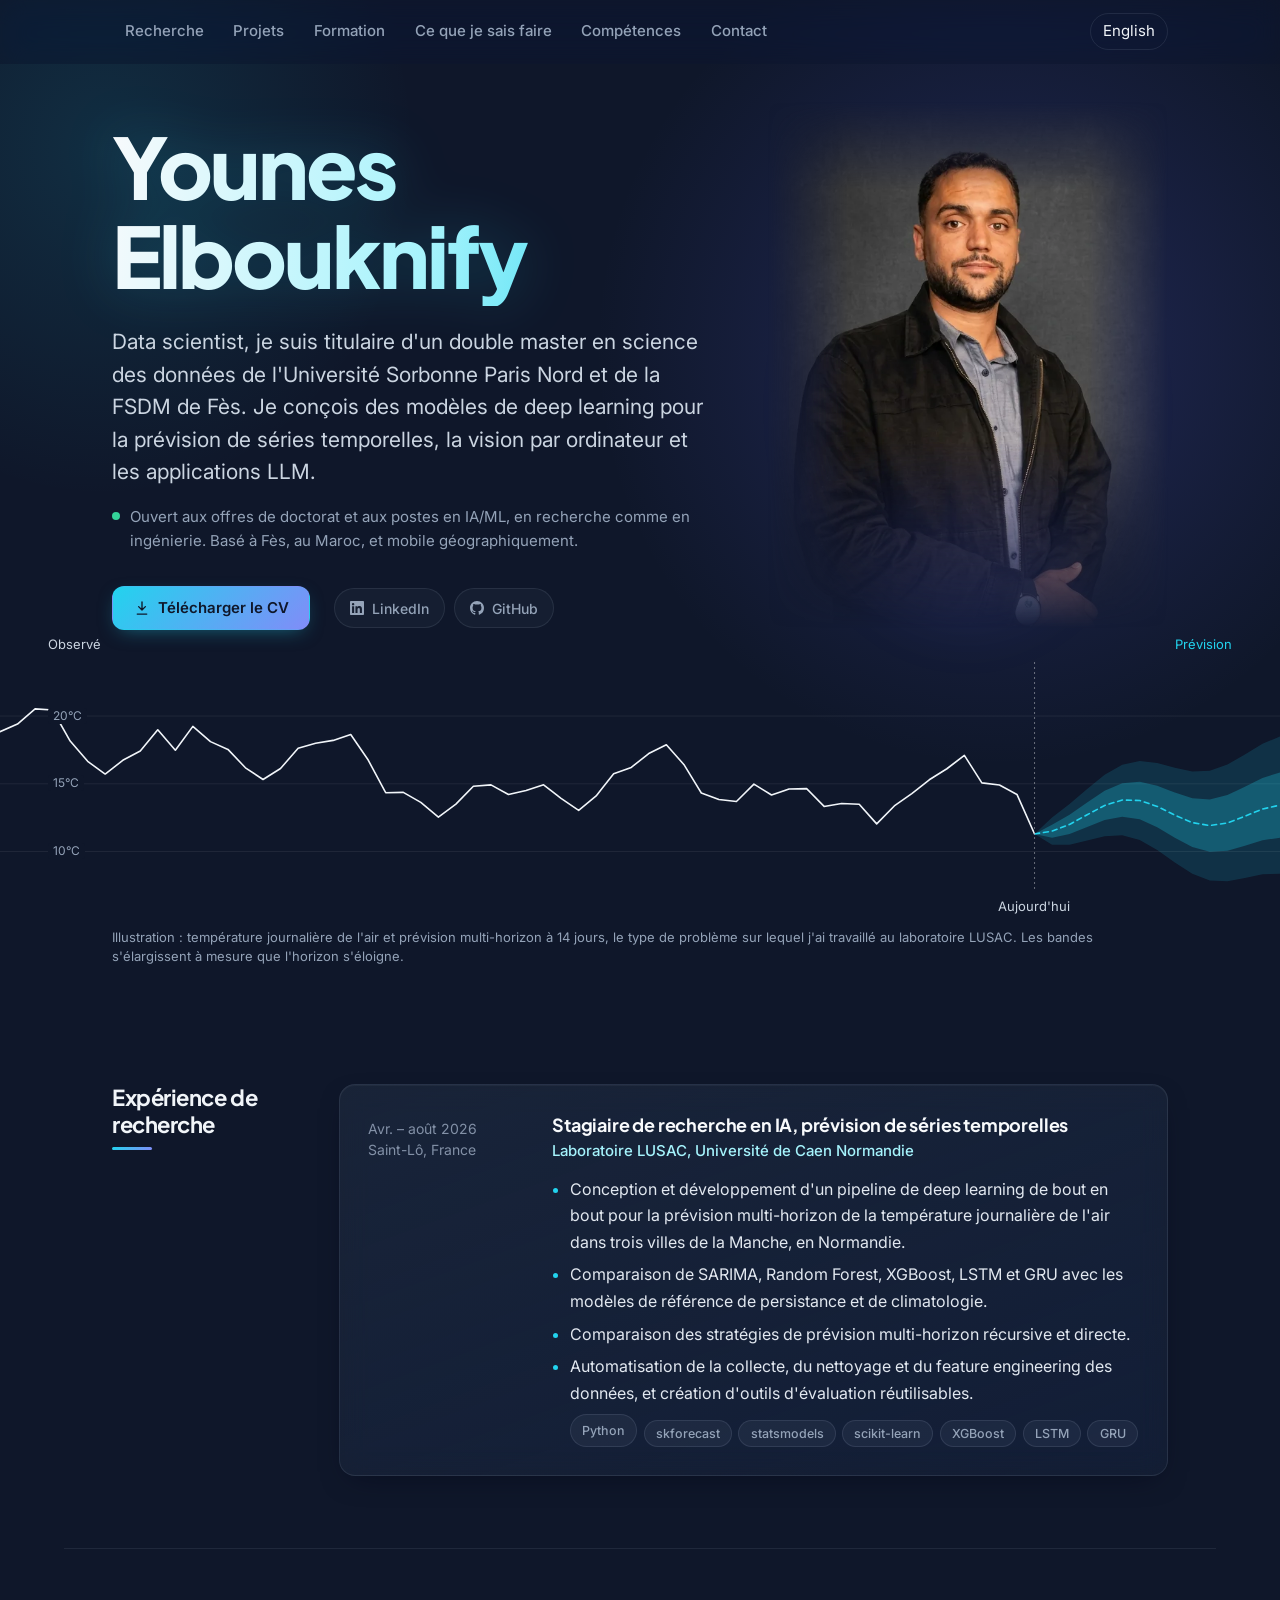
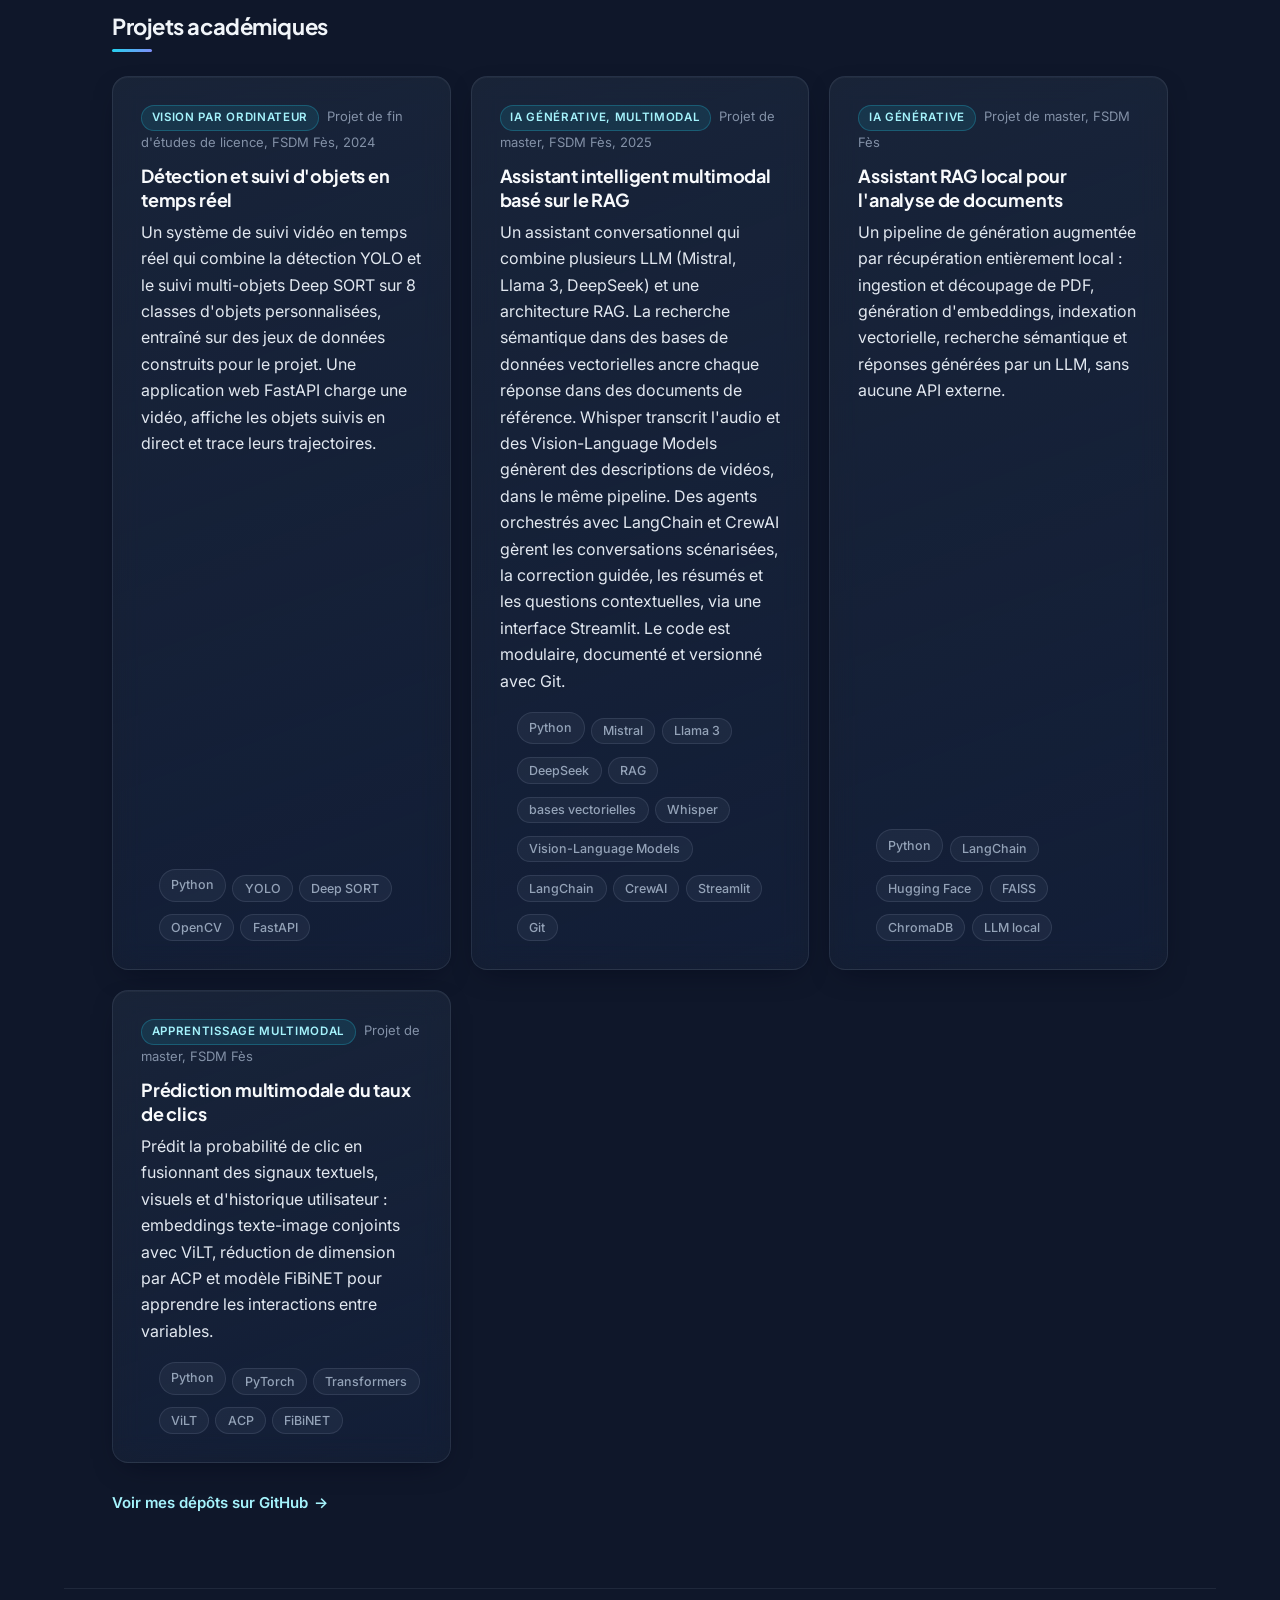
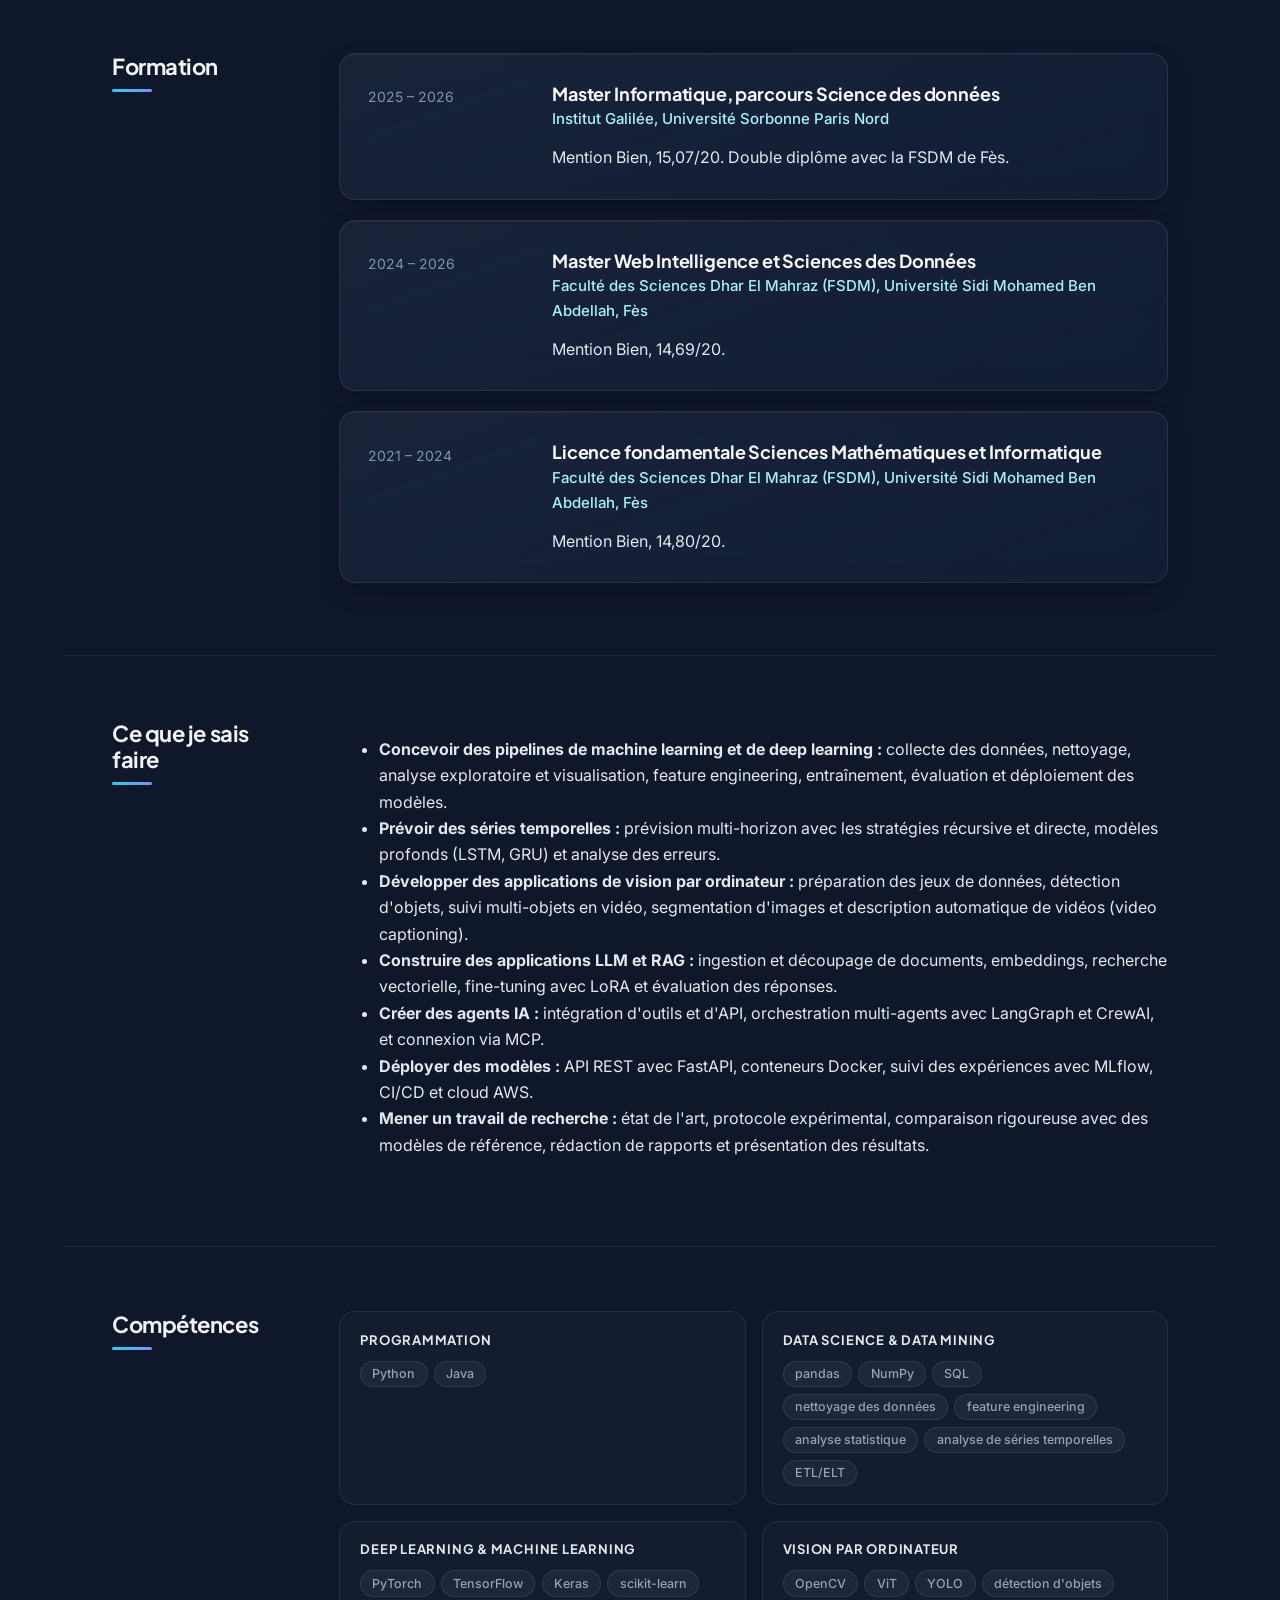
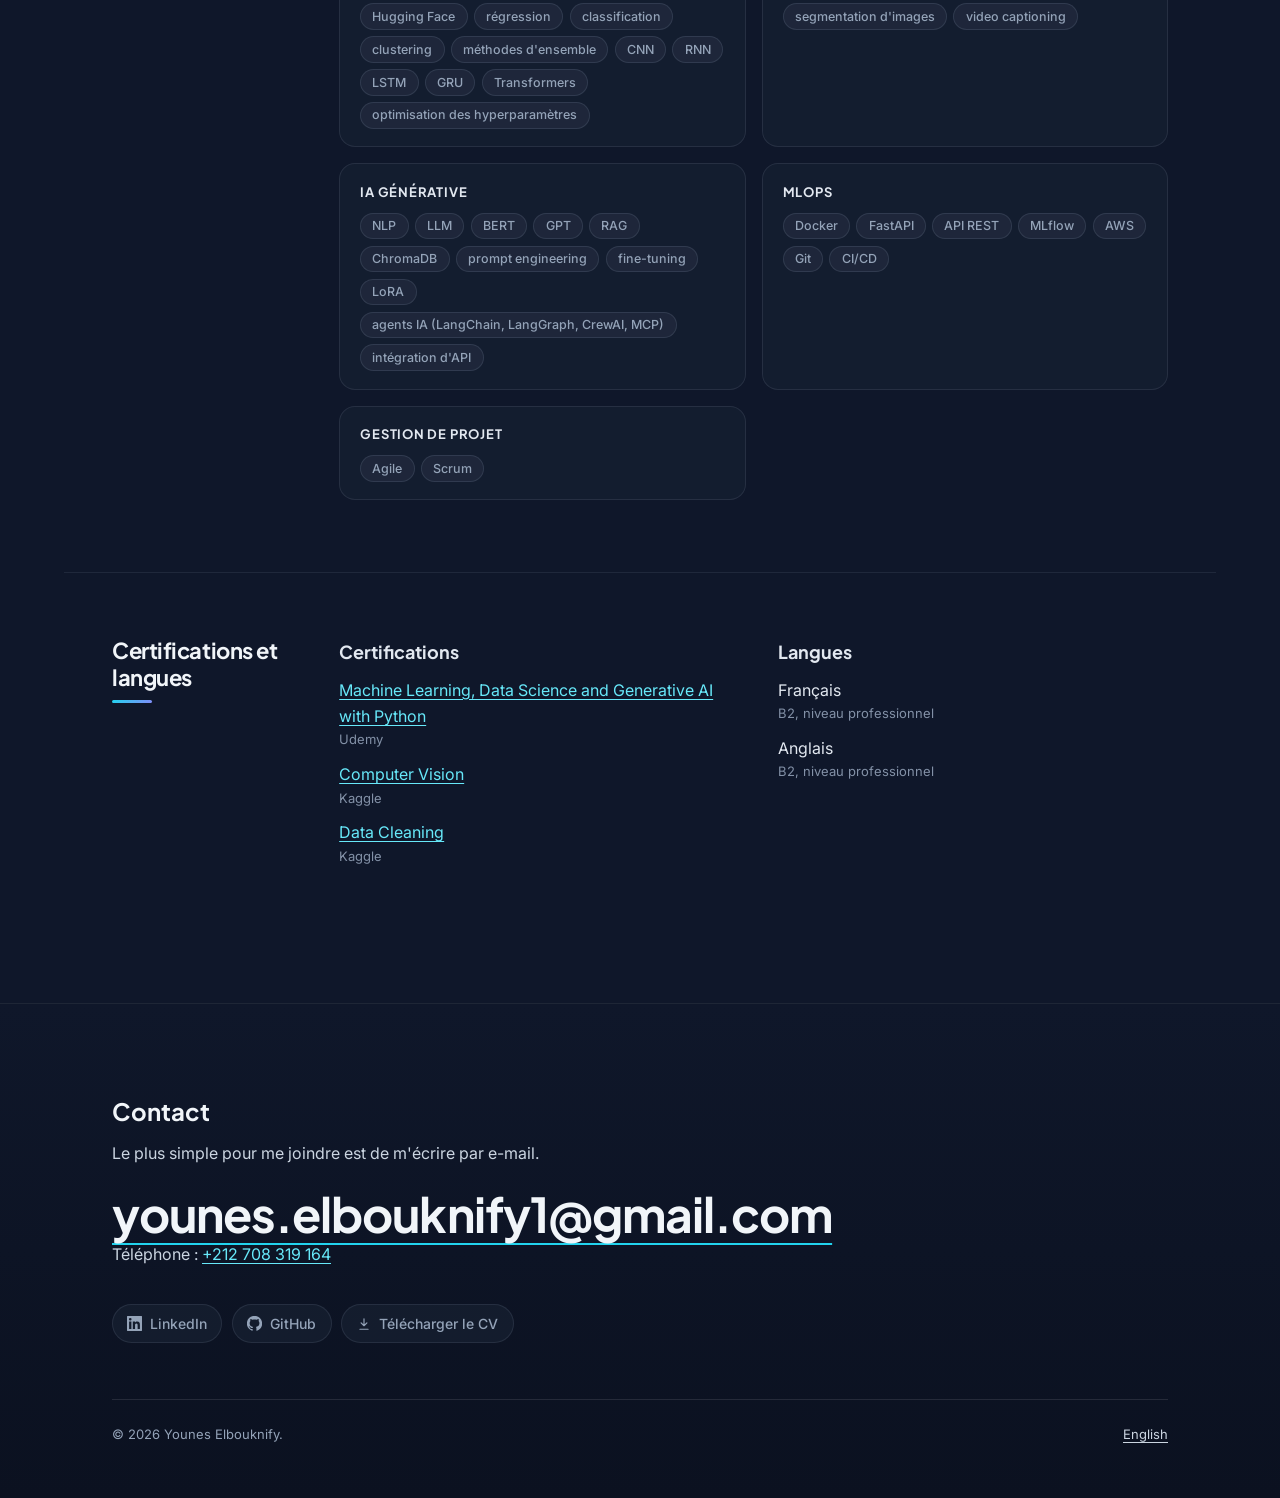
==== commit f27e7bff: "Mise à jour du site" ====
--- a/fr/index.html
+++ b/fr/index.html
@@ -3,7 +3,7 @@
 <head>
   <meta charset="utf-8">
   <meta name="viewport" content="width=device-width, initial-scale=1">
-  <title>Younes Elbouknify, data scientist</title>
+  <title>Younes ELBOUKNIFY, data scientist</title>
   <meta name="description" content="Younes Elbouknify, data scientist titulaire d&#x27;un double master en science des données (Université Sorbonne Paris Nord et FSDM Fès). Deep learning pour la prévision de séries temporelles, la vision par ordinateur et les LLM. Ouvert aux offres de doctorat et aux postes en IA/ML.">
   <meta name="author" content="Younes Elbouknify">
   <meta name="theme-color" content="#0f172a">
@@ -36,18 +36,17 @@
 
   <header class="hero">
     <nav class="nav wrap" aria-label="Principale">
-      <ul><li><a href="#research">Recherche</a></li><li><a href="#projects">Projets</a></li><li><a href="#education">Formation</a></li><li><a href="#skills">Compétences</a></li><li><a href="#contact">Contact</a></li></ul>
+      <ul><li><a href="#research">Recherche</a></li><li><a href="#projects">Projets</a></li><li><a href="#education">Formation</a></li><li><a href="#expertise">Ce que je sais faire</a></li><li><a href="#skills">Compétences</a></li><li><a href="#contact">Contact</a></li></ul>
       <a class="lang" href="../" hreflang="en" lang="en">English</a>
     </nav>
 
     <div class="hero-grid wrap">
       <div class="hero-text">
         <h1>Younes Elbouknify</h1>
-        <p class="lede">Data scientist, je suis titulaire d&#x27;un double master en science des données de l&#x27;Université Sorbonne Paris Nord et de la FSDM de Fès. </p>
+        <p class="lede">Data scientist, je suis titulaire d'un double master en science des données de l'Université Sorbonne Paris Nord et de la FSDM de Fès. Je conçois des modèles de deep learning pour la prévision de séries temporelles, la vision par ordinateur et les applications LLM.</p>
         <p class="status">Ouvert aux offres de doctorat et aux postes en IA/ML, en recherche comme en ingénierie. Basé à Fès, au Maroc, et mobile géographiquement.</p>
         <div class="actions">
           <a class="btn btn-primary" href="../assets/cv/CV_Younes_Elbouknify.pdf" download>Télécharger le CV</a>
-          <a class="btn" href="mailto:younes.elbouknify1@gmail.com">M&#x27;écrire</a>
           <ul class="profiles">
             <li><a href="https://www.linkedin.com/in/younes-elbouknify/" rel="me">LinkedIn</a></li>
             <li><a href="https://github.com/YOUNESELBOUKNIFY" rel="me">GitHub</a></li>
@@ -64,7 +63,7 @@
 
     <figure class="horizon">
       <div class="horizon-plot">
-        <svg viewBox="0 0 1200 240" preserveAspectRatio="none" role="img" aria-label="Graphique illustratif : une série de températures journalières de l&#x27;air jusqu&#x27;à aujourd&#x27;hui, suivie d&#x27;une prévision à 14 jours dont la bande d&#x27;incertitude s&#x27;élargit avec l&#x27;horizon.">
+        <svg viewBox="0 0 1200 240" preserveAspectRatio="none" role="img" aria-label="Graphique illustratif : une série de températures journalières de l'air jusqu'à aujourd'hui, suivie d'une prévision à 14 jours dont la bande d'incertitude s'élargit avec l'horizon.">
           <defs>
             <clipPath id="clip-obs" class="clip-obs"><rect x="0" y="-40" width="969.9" height="320"/></clipPath>
             <clipPath id="clip-fc" class="clip-fc"><rect x="969.9" y="-40" width="232.1" height="320" style="transform-origin:969.9px 0"/></clipPath>
@@ -83,9 +82,9 @@
         <span class="tick" style="top:82.39%">10°C</span><span class="tick" style="top:52.94%">15°C</span><span class="tick" style="top:23.50%">20°C</span>
         <span class="tag tag-obs" aria-hidden="true">Observé</span>
         <span class="tag tag-fc" aria-hidden="true">Prévision</span>
-        <span class="tag tag-t0" style="left:80.82%" aria-hidden="true">Aujourd&#x27;hui</span>
-      </div>
-      <figcaption>Illustration : température journalière de l&#x27;air et prévision multi-horizon à 14 jours, le type de problème sur lequel j&#x27;ai travaillé au laboratoire LUSAC. Les bandes s&#x27;élargissent à mesure que l&#x27;horizon s&#x27;éloigne.</figcaption>
+        <span class="tag tag-t0" style="left:80.82%" aria-hidden="true">Aujourd'hui</span>
+      </div>
+      <figcaption>Illustration : température journalière de l'air et prévision multi-horizon à 14 jours, le type de problème sur lequel j'ai travaillé au laboratoire LUSAC. Les bandes s'élargissent à mesure que l'horizon s'éloigne.</figcaption>
     </figure>
   </header>
 
@@ -94,12 +93,15 @@
       <h2 id="h-research">Expérience de recherche</h2>
       <div>
         <article class="entry">
-          <p class="meta"><span>Févr. – août 2026</span><span>Saint-Lô, France</span></p>
+          <p class="meta"><span>Avr. – août 2026</span><span>Saint-Lô, France</span></p>
           <div>
             <h3>Stagiaire de recherche en IA, prévision de séries temporelles</h3>
             <p class="org">Laboratoire LUSAC, Université de Caen Normandie</p>
             <ul>
-              <li>Conception et développement d&#x27;un pipeline de deep learning de bout en bout pour la prévision multi-horizon de la température journalière de l&#x27;air dans trois villes de la Manche, en Normandie.</li><li>Comparaison de SARIMA, Random Forest, XGBoost, LSTM et GRU avec les références de persistance et de climatologie.</li><li>Comparaison des stratégies de prévision multi-horizon récursive et directe.</li><li>Automatisation de la collecte, du nettoyage et du feature engineering des données, et création d&#x27;outils d&#x27;évaluation réutilisables et de tableaux de bord de diagnostic.</li>
+              <li>Conception et développement d'un pipeline de deep learning de bout en bout pour la prévision multi-horizon de la température journalière de l'air dans trois villes de la Manche, en Normandie.</li>
+              <li>Comparaison de SARIMA, Random Forest, XGBoost, LSTM et GRU avec les modèles de référence de persistance et de climatologie.</li>
+              <li>Comparaison des stratégies de prévision multi-horizon récursive et directe.</li>
+              <li>Automatisation de la collecte, du nettoyage et du feature engineering des données, et création d'outils d'évaluation réutilisables.</li>
             </ul>
             <p class="stack">Python, skforecast, statsmodels, scikit-learn, XGBoost, LSTM, GRU</p>
           </div>
@@ -108,29 +110,37 @@
     </section>
 
     <section class="sec sec--wide" id="projects" aria-labelledby="h-projects">
-      <h2 id="h-projects">Projets</h2>
+      <h2 id="h-projects">Projets académiques</h2>
       <div class="card-grid">
         <article class="entry">
-          <p class="meta"><span>Vision par ordinateur</span><span>Projet de fin d&#x27;études de licence, 2024</span></p>
-          <div>
-            <h3>Détection et suivi d&#x27;objets en temps réel</h3>
-            <p>Un système de suivi vidéo en temps réel qui combine la détection YOLO et le suivi multi-objets Deep SORT sur 8 classes d&#x27;objets personnalisées, entraîné sur des jeux de données construits pour le projet. Une interface Tkinter permet de charger une vidéo, d&#x27;afficher les objets suivis en direct et de tracer leurs trajectoires.</p>
-            <p class="stack">Python, YOLO, Deep SORT, OpenCV, Tkinter</p>
-          </div>
-        </article>
-        <article class="entry">
-          <p class="meta"><span>IA générative</span></p>
-          <div>
-            <h3>Assistant RAG local pour l&#x27;analyse de documents</h3>
-            <p>Un pipeline de génération augmentée par récupération entièrement local : ingestion et découpage de PDF, génération d&#x27;embeddings, indexation vectorielle, recherche sémantique et réponses générées par un LLM, sans aucune API externe.</p>
+          <p class="meta"><span>Vision par ordinateur</span><span>Projet de fin d'études de licence, FSDM Fès, 2024</span></p>
+          <div>
+            <h3>Détection et suivi d'objets en temps réel</h3>
+            <p>Un système de suivi vidéo en temps réel qui combine la détection YOLO et le suivi multi-objets Deep SORT sur 8 classes d'objets personnalisées, entraîné sur des jeux de données construits pour le projet. Une application web FastAPI charge une vidéo, affiche les objets suivis en direct et trace leurs trajectoires.</p>
+            <p class="stack">Python, YOLO, Deep SORT, OpenCV, FastAPI</p>
+          </div>
+        </article>
+        <article class="entry">
+          <p class="meta"><span>IA générative, multimodal</span><span>Projet de master, FSDM Fès, 2025</span></p>
+          <div>
+            <h3>Assistant intelligent multimodal basé sur le RAG</h3>
+            <p>Un assistant conversationnel qui combine plusieurs LLM (Mistral, Llama 3, DeepSeek) et une architecture RAG. La recherche sémantique dans des bases de données vectorielles ancre chaque réponse dans des documents de référence. Whisper transcrit l'audio et des Vision-Language Models génèrent des descriptions de vidéos, dans le même pipeline. Des agents orchestrés avec LangChain et CrewAI gèrent les conversations scénarisées, la correction guidée, les résumés et les questions contextuelles, via une interface Streamlit. Le code est modulaire, documenté et versionné avec Git.</p>
+            <p class="stack">Python, Mistral, Llama 3, DeepSeek, RAG, bases vectorielles, Whisper, Vision-Language Models, LangChain, CrewAI, Streamlit, Git</p>
+          </div>
+        </article>
+        <article class="entry">
+          <p class="meta"><span>IA générative</span><span>Projet de master, FSDM Fès</span></p>
+          <div>
+            <h3>Assistant RAG local pour l'analyse de documents</h3>
+            <p>Un pipeline de génération augmentée par récupération entièrement local : ingestion et découpage de PDF, génération d'embeddings, indexation vectorielle, recherche sémantique et réponses générées par un LLM, sans aucune API externe.</p>
             <p class="stack">Python, LangChain, Hugging Face, FAISS, ChromaDB, LLM local</p>
           </div>
         </article>
         <article class="entry">
-          <p class="meta"><span>Apprentissage multimodal</span></p>
+          <p class="meta"><span>Apprentissage multimodal</span><span>Projet de master, FSDM Fès</span></p>
           <div>
             <h3>Prédiction multimodale du taux de clics</h3>
-            <p>Prédit la probabilité de clic en fusionnant des signaux textuels, visuels et d&#x27;historique utilisateur : embeddings texte-image conjoints avec ViLT, réduction de dimension par ACP et modèle FiBiNET pour apprendre les interactions entre variables.</p>
+            <p>Prédit la probabilité de clic en fusionnant des signaux textuels, visuels et d'historique utilisateur : embeddings texte-image conjoints avec ViLT, réduction de dimension par ACP et modèle FiBiNET pour apprendre les interactions entre variables.</p>
             <p class="stack">Python, PyTorch, Transformers, ViLT, ACP, FiBiNET</p>
           </div>
         </article>
@@ -147,7 +157,6 @@
             <h3>Master Informatique, parcours Science des données</h3>
             <p class="org">Institut Galilée, Université Sorbonne Paris Nord</p>
             <p>Mention Bien, 15,07/20. Double diplôme avec la FSDM de Fès.</p>
-            <p class="note">Meilleurs résultats : analyse des réseaux d&#x27;interactions (17,99), apprentissage de représentations visuelles (17,75), data mining (16,83), stage de recherche au LUSAC (16).</p>
           </div>
         </article>
         <article class="entry">
@@ -156,7 +165,6 @@
             <h3>Master Web Intelligence et Sciences des Données</h3>
             <p class="org">Faculté des Sciences Dhar El Mahraz (FSDM), Université Sidi Mohamed Ben Abdellah, Fès</p>
             <p>Mention Bien, 14,69/20.</p>
-            <p class="note">Meilleurs résultats : exploration intelligente des images par apprentissage automatique et profond (17,75), programmation avancée et JEE (17,25), éthique des algorithmes (16,82), recherche opérationnelle et optimisation (16,33).</p>
           </div>
         </article>
         <article class="entry">
@@ -165,15 +173,35 @@
             <h3>Licence fondamentale Sciences Mathématiques et Informatique</h3>
             <p class="org">Faculté des Sciences Dhar El Mahraz (FSDM), Université Sidi Mohamed Ben Abdellah, Fès</p>
             <p>Mention Bien, 14,80/20.</p>
-            <p class="note">Meilleurs résultats : conception orientée objet UML (19,41), bases de données (18,50), programmation (18,33), probabilités et statistiques (18,00).</p>
-          </div>
-        </article>
-      </div>
+          </div>
+        </article>
+      </div>
+    </section>
+
+    <section class="sec" id="expertise" aria-labelledby="h-expertise">
+      <h2 id="h-expertise">Ce que je sais faire</h2>
+      <ul class="capabilities">
+        <li><strong>Concevoir des pipelines de machine learning et de deep learning :</strong> collecte des données, nettoyage, analyse exploratoire et visualisation, feature engineering, entraînement, évaluation et déploiement des modèles.</li>
+        <li><strong>Prévoir des séries temporelles :</strong> prévision multi-horizon avec les stratégies récursive et directe, modèles profonds (LSTM, GRU) et analyse des erreurs.</li>
+        <li><strong>Développer des applications de vision par ordinateur :</strong> préparation des jeux de données, détection d'objets, suivi multi-objets en vidéo, segmentation d'images et description automatique de vidéos (video captioning).</li>
+        <li><strong>Construire des applications LLM et RAG :</strong> ingestion et découpage de documents, embeddings, recherche vectorielle, fine-tuning avec LoRA et évaluation des réponses.</li>
+        <li><strong>Créer des agents IA :</strong> intégration d'outils et d'API, orchestration multi-agents avec LangGraph et CrewAI, et connexion via MCP.</li>
+        <li><strong>Déployer des modèles :</strong> API REST avec FastAPI, conteneurs Docker, suivi des expériences avec MLflow, CI/CD et cloud AWS.</li>
+        <li><strong>Mener un travail de recherche :</strong> état de l'art, protocole expérimental, comparaison rigoureuse avec des modèles de référence, rédaction de rapports et présentation des résultats.</li>
+      </ul>
     </section>
 
     <section class="sec" id="skills" aria-labelledby="h-skills">
       <h2 id="h-skills">Compétences</h2>
-      <dl class="skills"><div><dt>Programmation</dt><dd>Python (avancé), SQL, C, Bash</dd></div><div><dt>Machine learning</dt><dd>scikit-learn : régression, classification, clustering, méthodes d&#x27;ensemble, optimisation des hyperparamètres</dd></div><div><dt>Deep learning</dt><dd>PyTorch, TensorFlow, Keras</dd></div><div><dt>Prévision de séries temporelles</dt><dd>LSTM, GRU, SARIMA, stratégies multi-horizon récursive et directe (skforecast, statsmodels)</dd></div><div><dt>Vision par ordinateur</dt><dd>CNN, ViT, YOLO, Deep SORT, détection d&#x27;objets, suivi multi-objets, segmentation d&#x27;images (OpenCV)</dd></div><div><dt>LLM et IA générative</dt><dd>Transformers, BERT, GPT, ViLT, RAG, embeddings, FAISS, ChromaDB, prompt engineering</dd></div><div><dt>IA agentique</dt><dd>LangChain, LangGraph, CrewAI, MCP : intégration d&#x27;outils et d&#x27;API, orchestration multi-agents, évaluation et garde-fous</dd></div><div><dt>MLOps et cloud</dt><dd>Docker, FastAPI, API REST, Streamlit, MLflow, AWS, Git, CI/CD</dd></div><div><dt>Ingénierie des données et BI</dt><dd>pandas, NumPy, ETL/ELT, Talend, entrepôts de données, modélisation des données, Power BI</dd></div><div><dt>Méthodes de travail</dt><dd>Agile, Scrum, Kanban, tests A/B</dd></div></dl>
+      <dl class="skills">
+        <div><dt>Programmation</dt><dd>Python, Java</dd></div>
+        <div><dt>Data science &amp; data mining</dt><dd>pandas, NumPy, SQL, nettoyage des données, feature engineering, analyse statistique, analyse de séries temporelles, ETL/ELT</dd></div>
+        <div><dt>Deep learning &amp; machine learning</dt><dd>PyTorch, TensorFlow, Keras, scikit-learn, Hugging Face, régression, classification, clustering, méthodes d'ensemble, CNN, RNN, LSTM, GRU, Transformers, optimisation des hyperparamètres</dd></div>
+        <div><dt>Vision par ordinateur</dt><dd>OpenCV, ViT, YOLO, détection d'objets, segmentation d'images, video captioning</dd></div>
+        <div><dt>IA générative</dt><dd>NLP, LLM, BERT, GPT, RAG, ChromaDB, prompt engineering, fine-tuning, LoRA, agents IA (LangChain, LangGraph, CrewAI, MCP), intégration d'API</dd></div>
+        <div><dt>MLOps</dt><dd>Docker, FastAPI, API REST, MLflow, AWS, Git, CI/CD</dd></div>
+        <div><dt>Gestion de projet</dt><dd>Agile, Scrum</dd></div>
+      </dl>
     </section>
 
     <section class="sec" id="more" aria-labelledby="h-more">
@@ -181,11 +209,18 @@
       <div class="pair">
         <div>
           <h3>Certifications</h3>
-          <ul class="plain"><li>Machine Learning, Data Science and Generative AI with Python<small>Udemy</small></li><li>Computer Vision<small>Kaggle</small></li><li>Data Cleaning<small>Kaggle</small></li></ul>
+          <ul class="plain">
+            <li><a href="https://www.udemy.com/certificate/UC-e44d7419-aa18-4fe6-9a6c-765a0ba1753a/" target="_blank" rel="noopener">Machine Learning, Data Science and Generative AI with Python</a><small>Udemy</small></li>
+            <li><a href="https://www.kaggle.com/learn/certification/yelbouknify/computer-vision" target="_blank" rel="noopener">Computer Vision</a><small>Kaggle</small></li>
+            <li><a href="https://www.kaggle.com/learn/certification/yelbouknify/data-cleaning" target="_blank" rel="noopener">Data Cleaning</a><small>Kaggle</small></li>
+          </ul>
         </div>
         <div>
           <h3>Langues</h3>
-          <ul class="plain"><li>Français<small>B2, courant : études et travail en France</small></li><li>Anglais<small>B2, niveau professionnel</small></li></ul>
+          <ul class="plain">
+            <li>Français<small>B2, niveau professionnel</small></li>
+            <li>Anglais<small>B2, niveau professionnel</small></li>
+          </ul>
         </div>
       </div>
     </section>
@@ -194,15 +229,16 @@
   <footer class="contact" id="contact">
     <div class="wrap">
       <h2>Contact</h2>
-      <p>Le plus simple pour me joindre est de m&#x27;écrire par e-mail.</p>
+      <p>Le plus simple pour me joindre est de m'écrire par e-mail.</p>
       <a class="mail" href="mailto:younes.elbouknify1@gmail.com">younes.elbouknify1@gmail.com</a>
+      <p>Téléphone : <a href="tel:+212708319164">+212 708 319 164</a></p>
       <ul>
         <li><a href="https://www.linkedin.com/in/younes-elbouknify/" rel="me">LinkedIn</a></li>
         <li><a href="https://github.com/YOUNESELBOUKNIFY" rel="me">GitHub</a></li>
         <li><a href="../assets/cv/CV_Younes_Elbouknify.pdf" download>Télécharger le CV</a></li>
       </ul>
-      <p class="fine"><span>© 2026 Younes Elbouknify. Hébergé sur GitHub Pages.</span><a href="../" hreflang="en" lang="en">English</a></p>
+      <p class="fine"><span>© 2026 Younes Elbouknify.</span><a href="../" hreflang="en" lang="en">English</a></p>
     </div>
   </footer>
 </body>
-</html>
+</html>
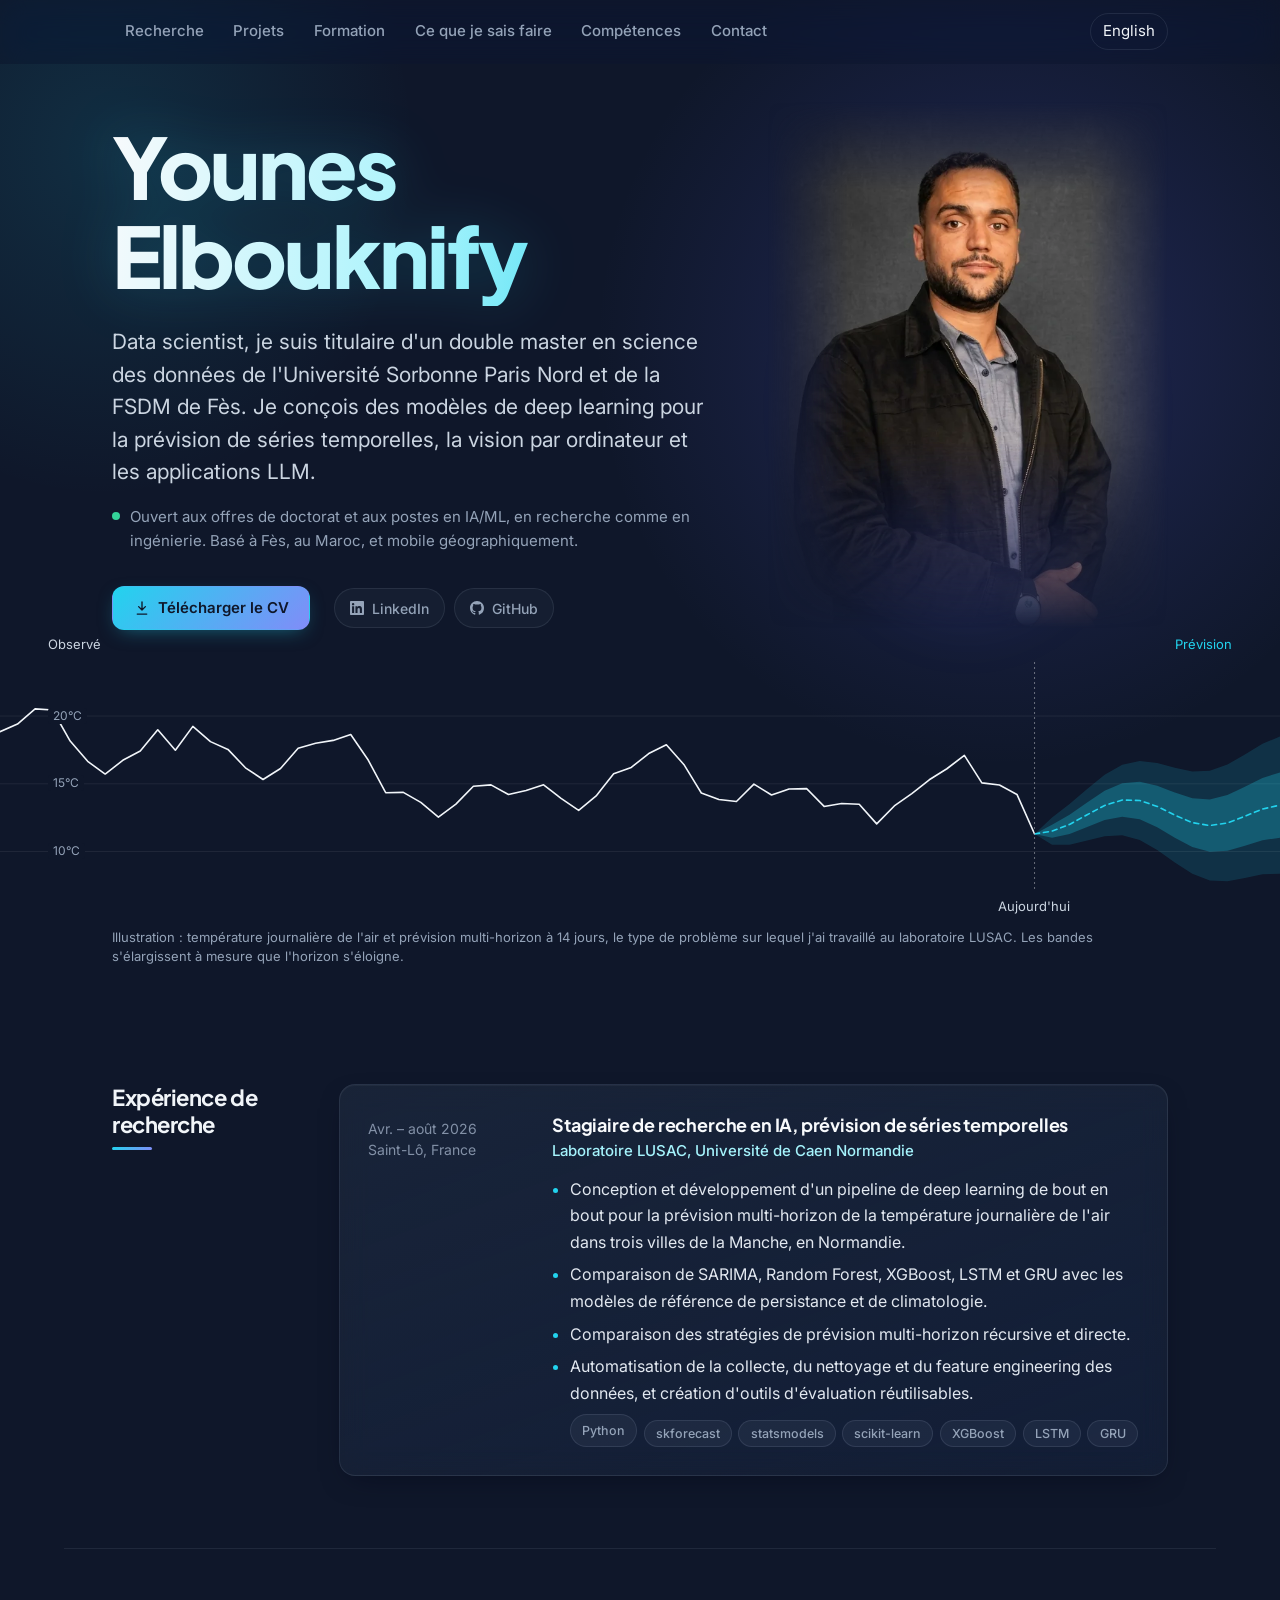
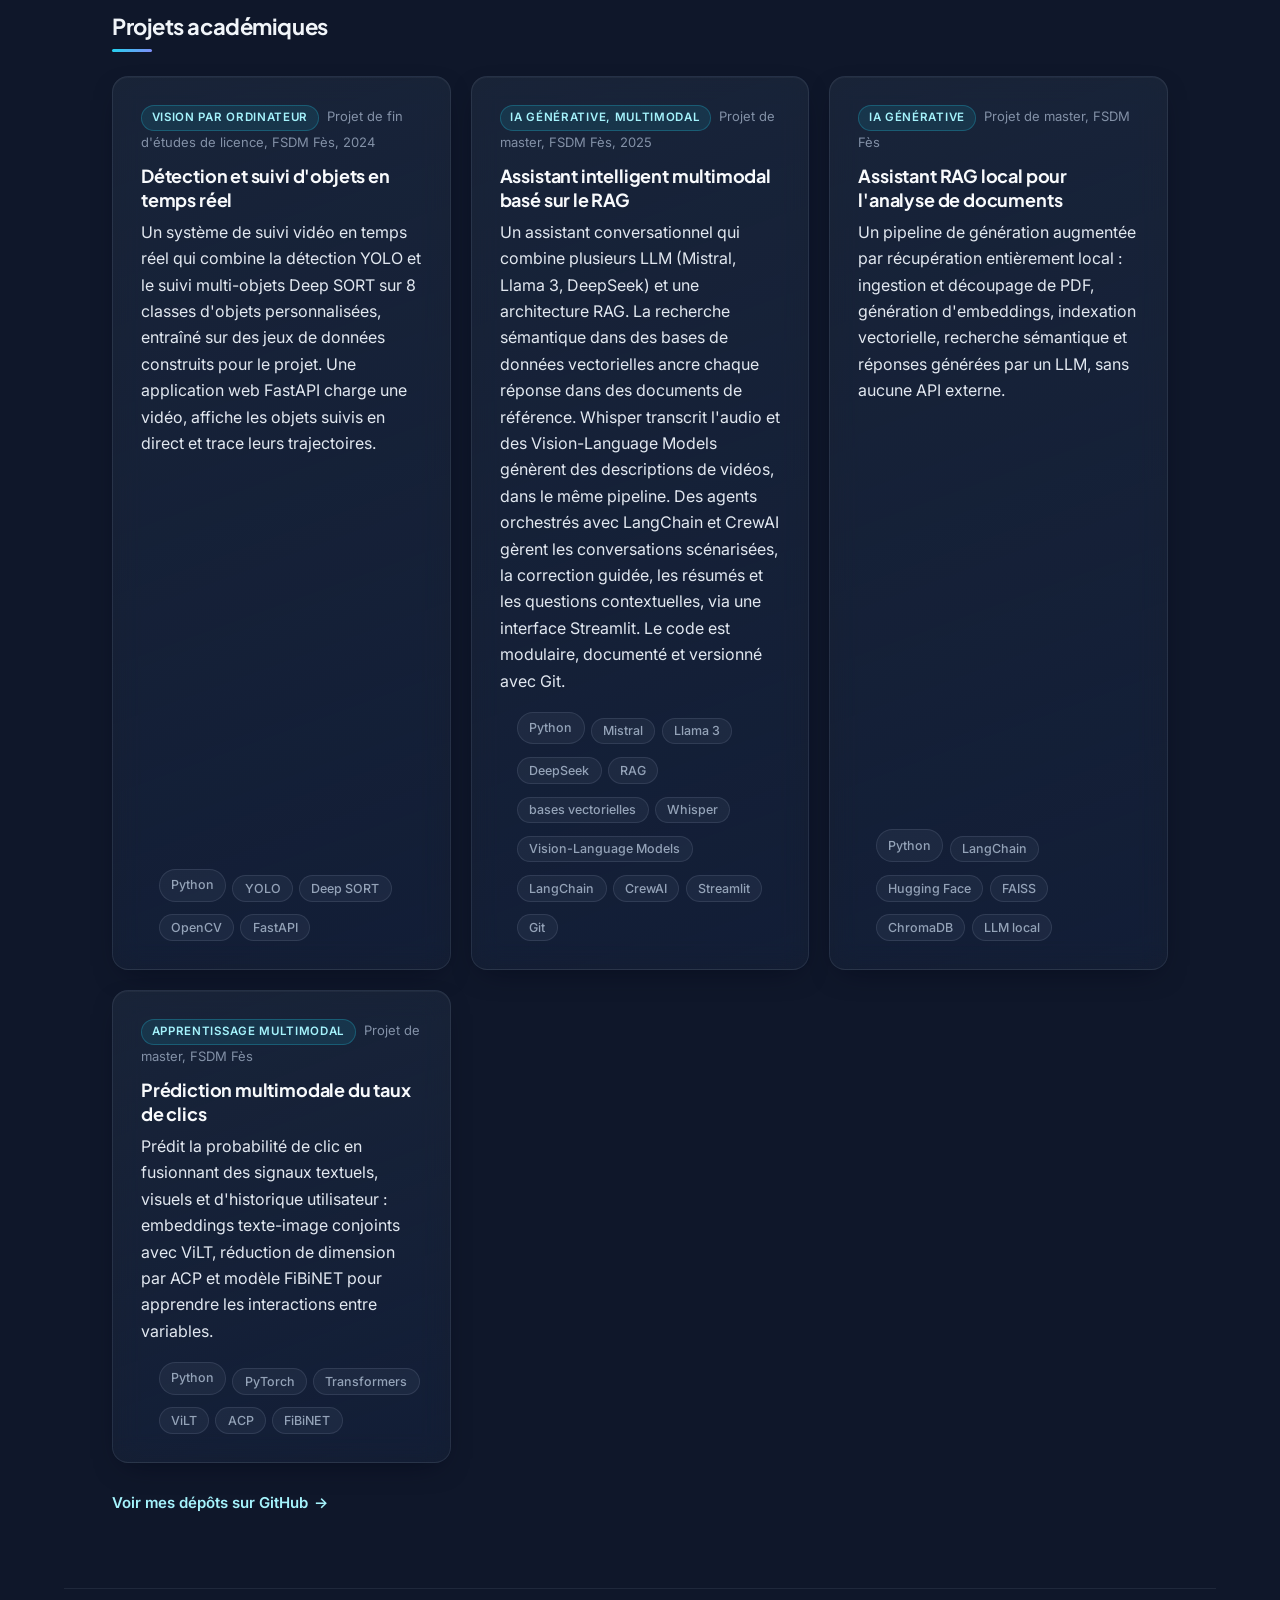
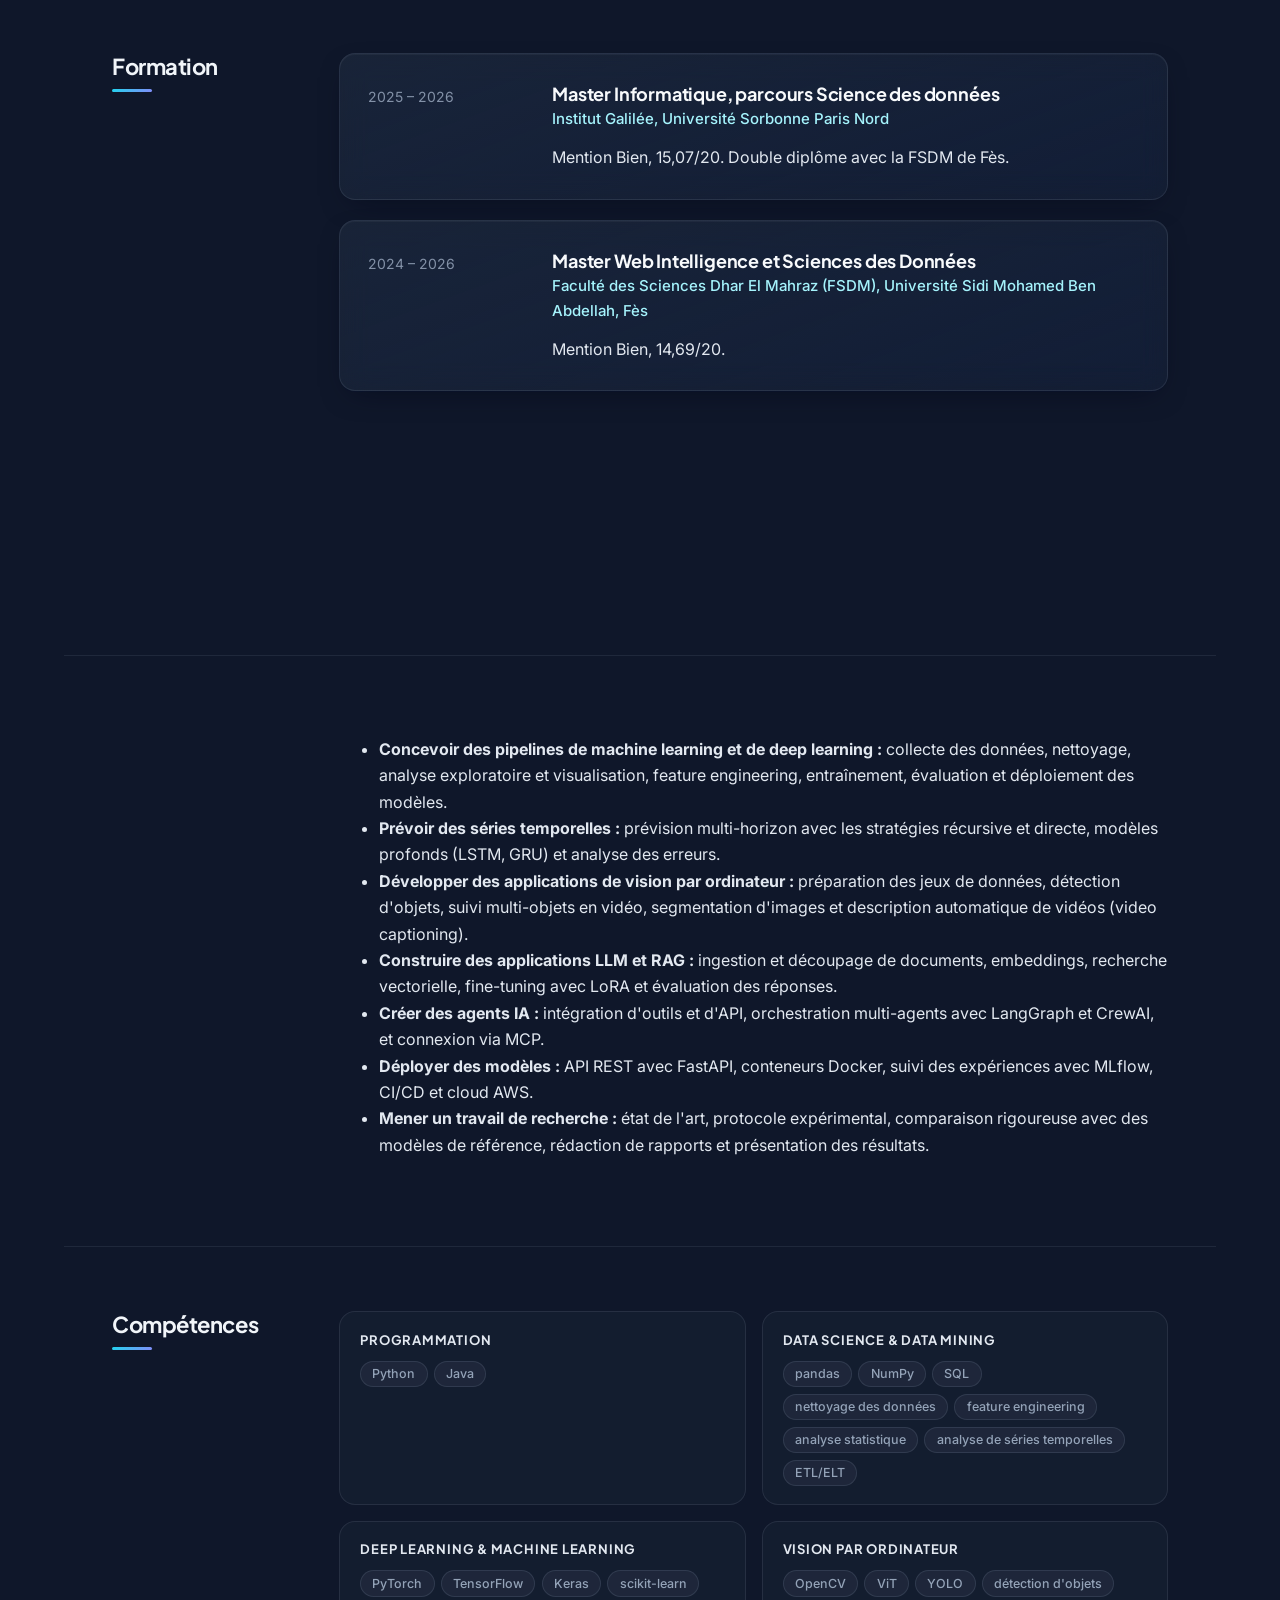
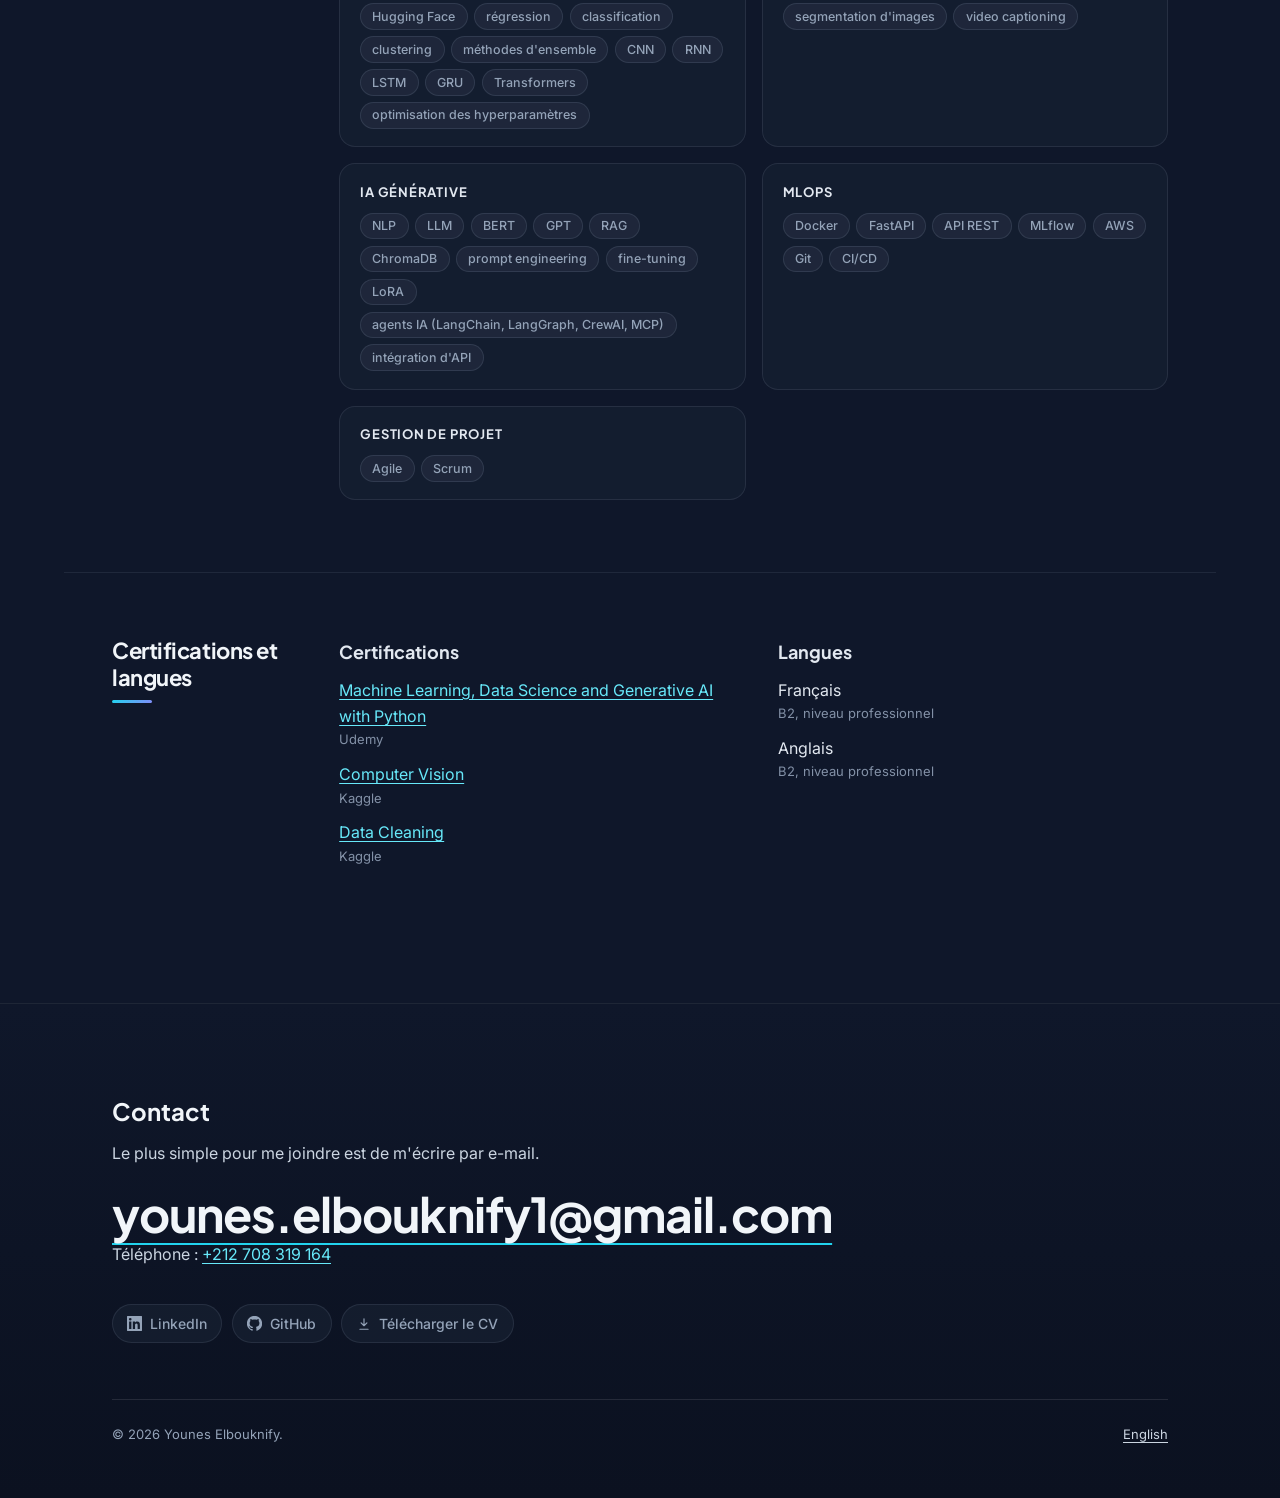
==== commit 56f935bb: "Mise à jour du site" ====
--- a/fr/index.html
+++ b/fr/index.html
@@ -46,7 +46,7 @@
         <p class="lede">Data scientist, je suis titulaire d'un double master en science des données de l'Université Sorbonne Paris Nord et de la FSDM de Fès. Je conçois des modèles de deep learning pour la prévision de séries temporelles, la vision par ordinateur et les applications LLM.</p>
         <p class="status">Ouvert aux offres de doctorat et aux postes en IA/ML, en recherche comme en ingénierie. Basé à Fès, au Maroc, et mobile géographiquement.</p>
         <div class="actions">
-          <a class="btn btn-primary" href="../assets/cv/CV_Younes_Elbouknify.pdf" download>Télécharger le CV</a>
+          <a class="btn btn-primary" href="../assets/cv/CV_Younes_Elbouknify_.pdf" download>Télécharger le CV</a>
           <ul class="profiles">
             <li><a href="https://www.linkedin.com/in/younes-elbouknify/" rel="me">LinkedIn</a></li>
             <li><a href="https://github.com/YOUNESELBOUKNIFY" rel="me">GitHub</a></li>
@@ -235,7 +235,7 @@
       <ul>
         <li><a href="https://www.linkedin.com/in/younes-elbouknify/" rel="me">LinkedIn</a></li>
         <li><a href="https://github.com/YOUNESELBOUKNIFY" rel="me">GitHub</a></li>
-        <li><a href="../assets/cv/CV_Younes_Elbouknify.pdf" download>Télécharger le CV</a></li>
+        <li><a href="../assets/cv/CV_Younes_Elbouknify_.pdf" download>Télécharger le CV</a></li>
       </ul>
       <p class="fine"><span>© 2026 Younes Elbouknify.</span><a href="../" hreflang="en" lang="en">English</a></p>
     </div>
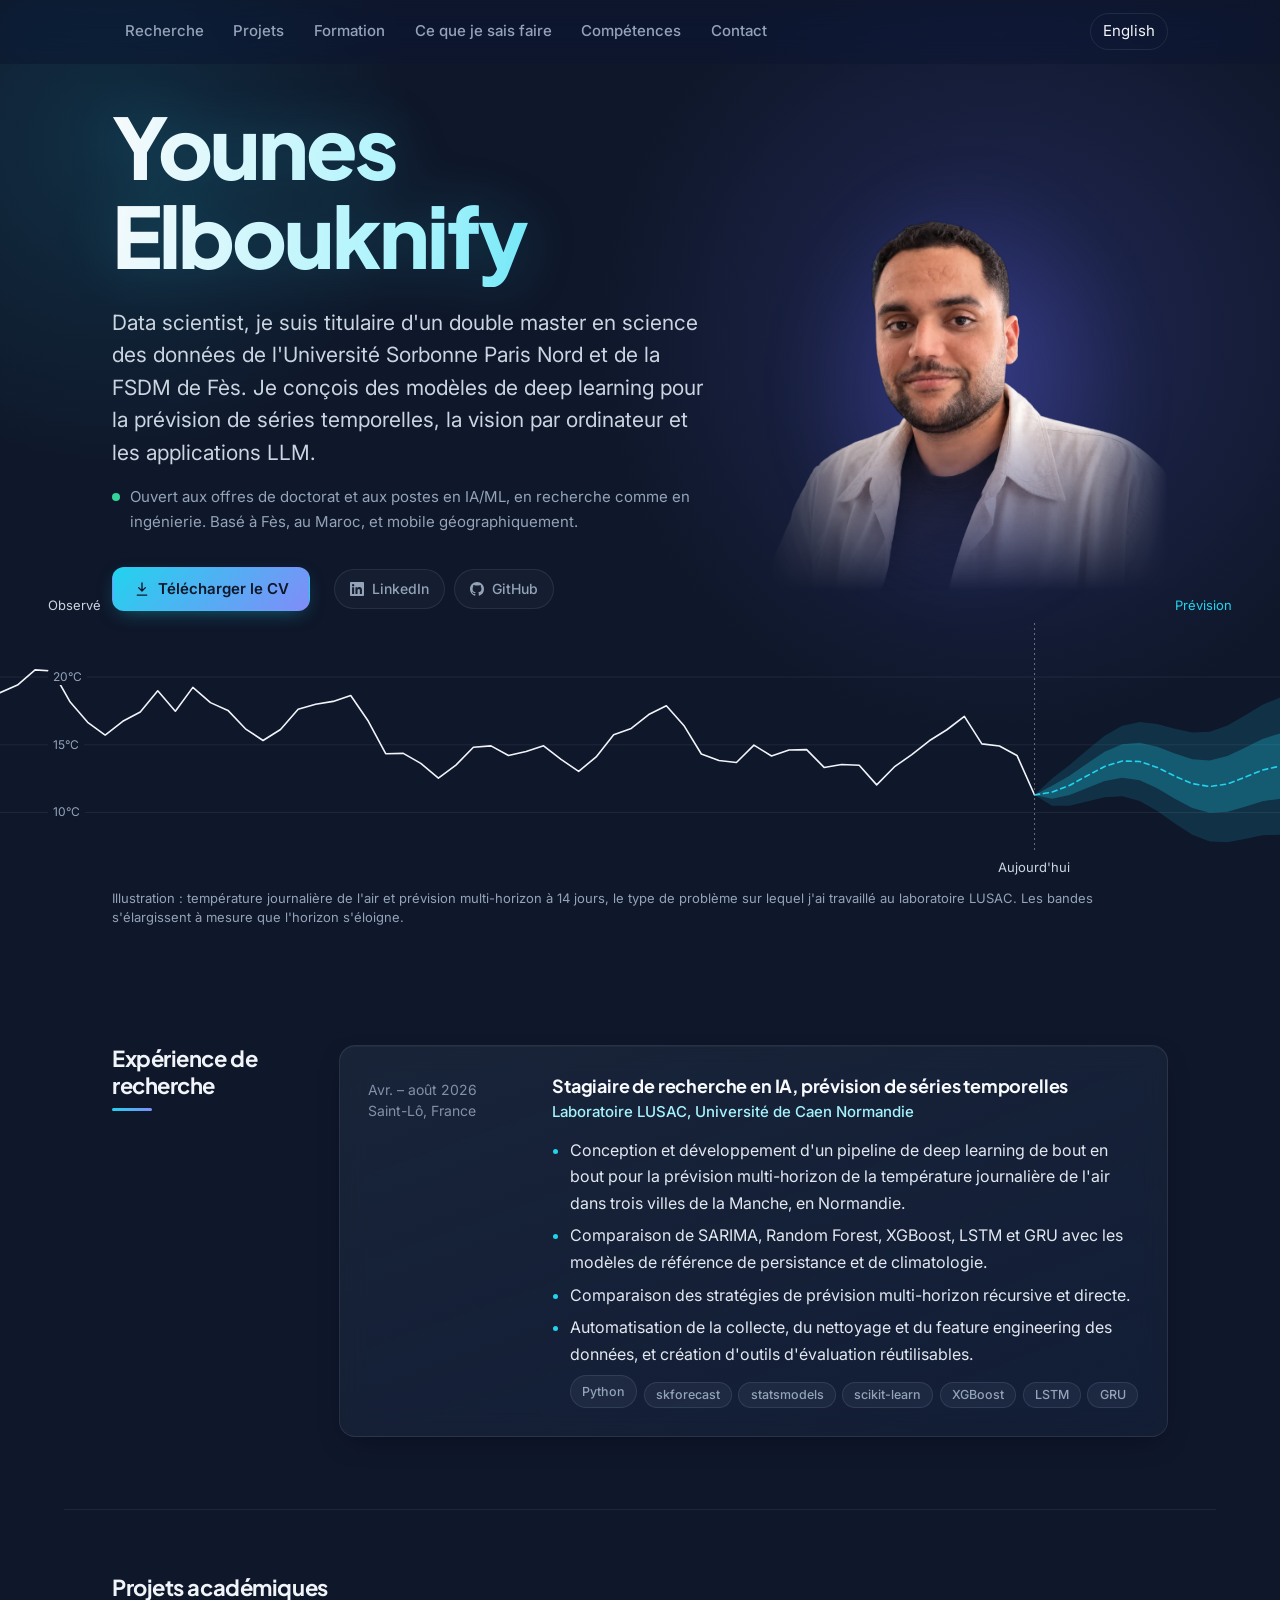
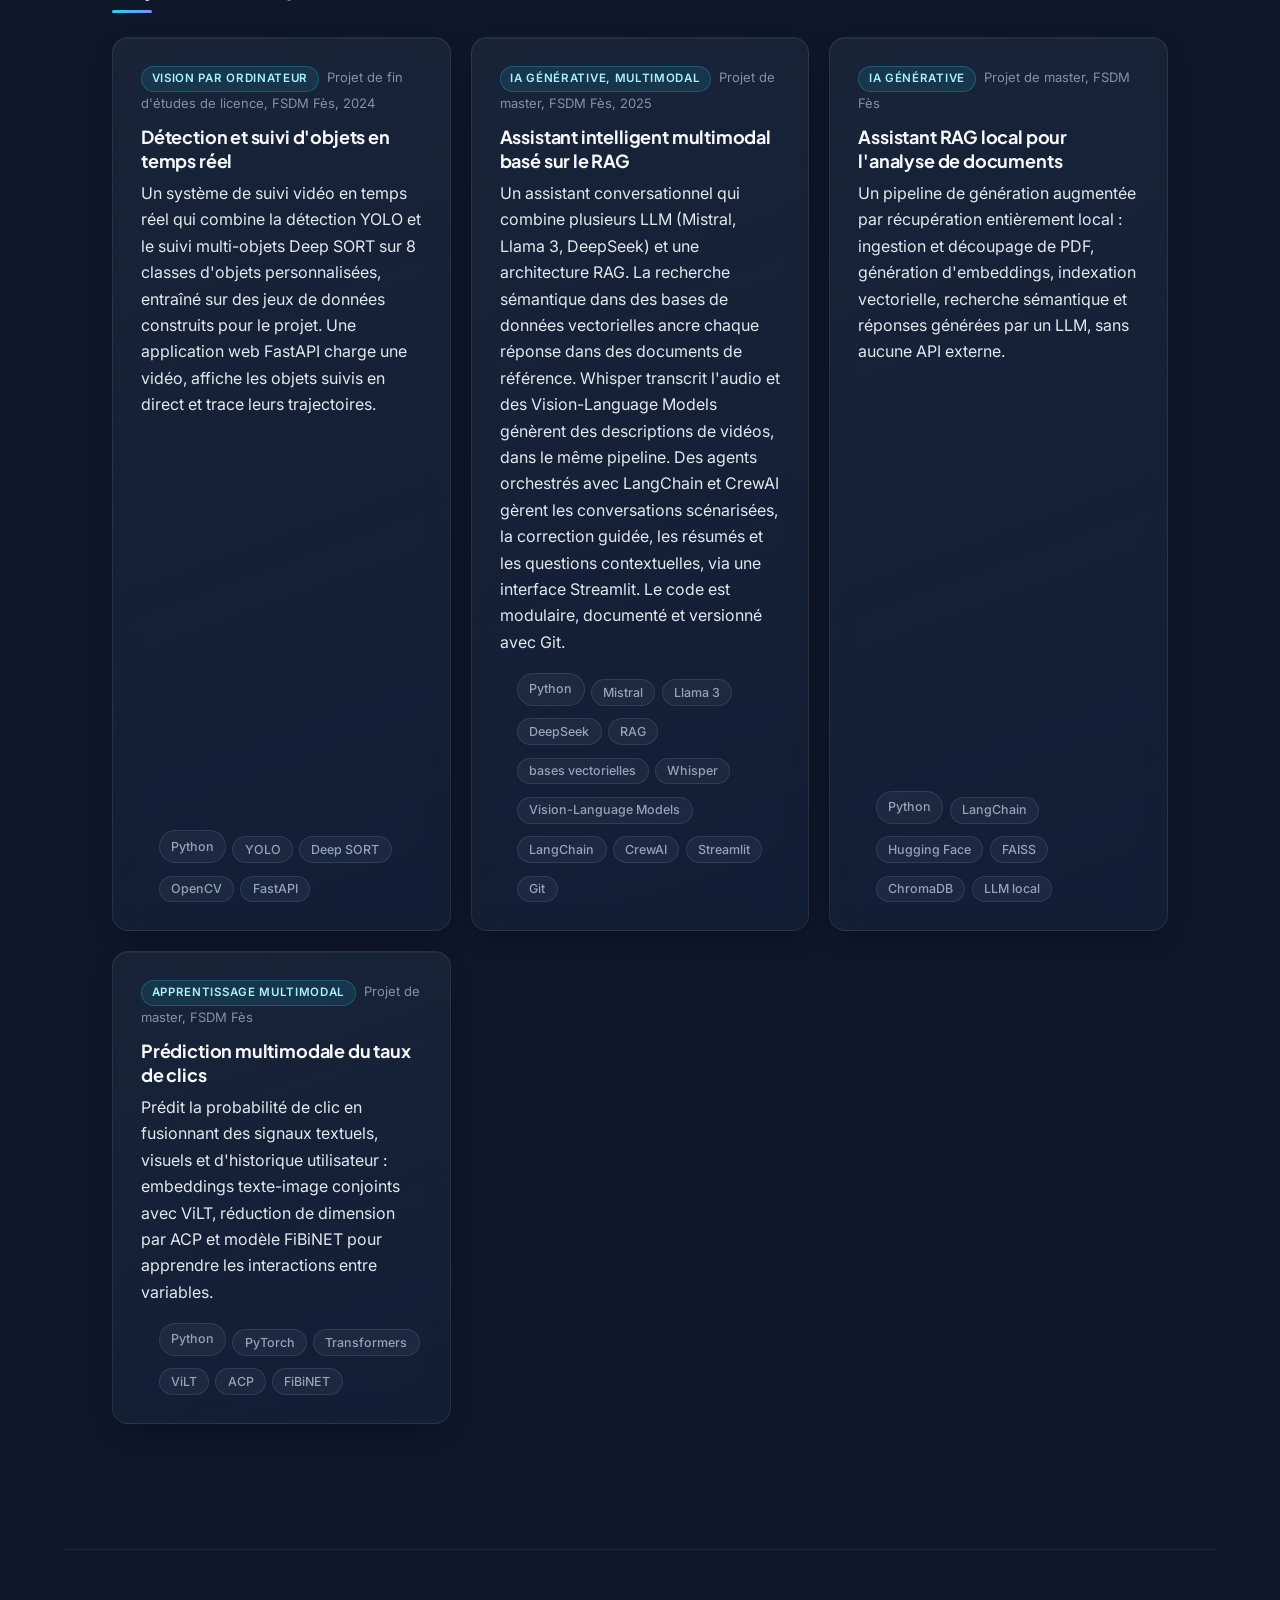
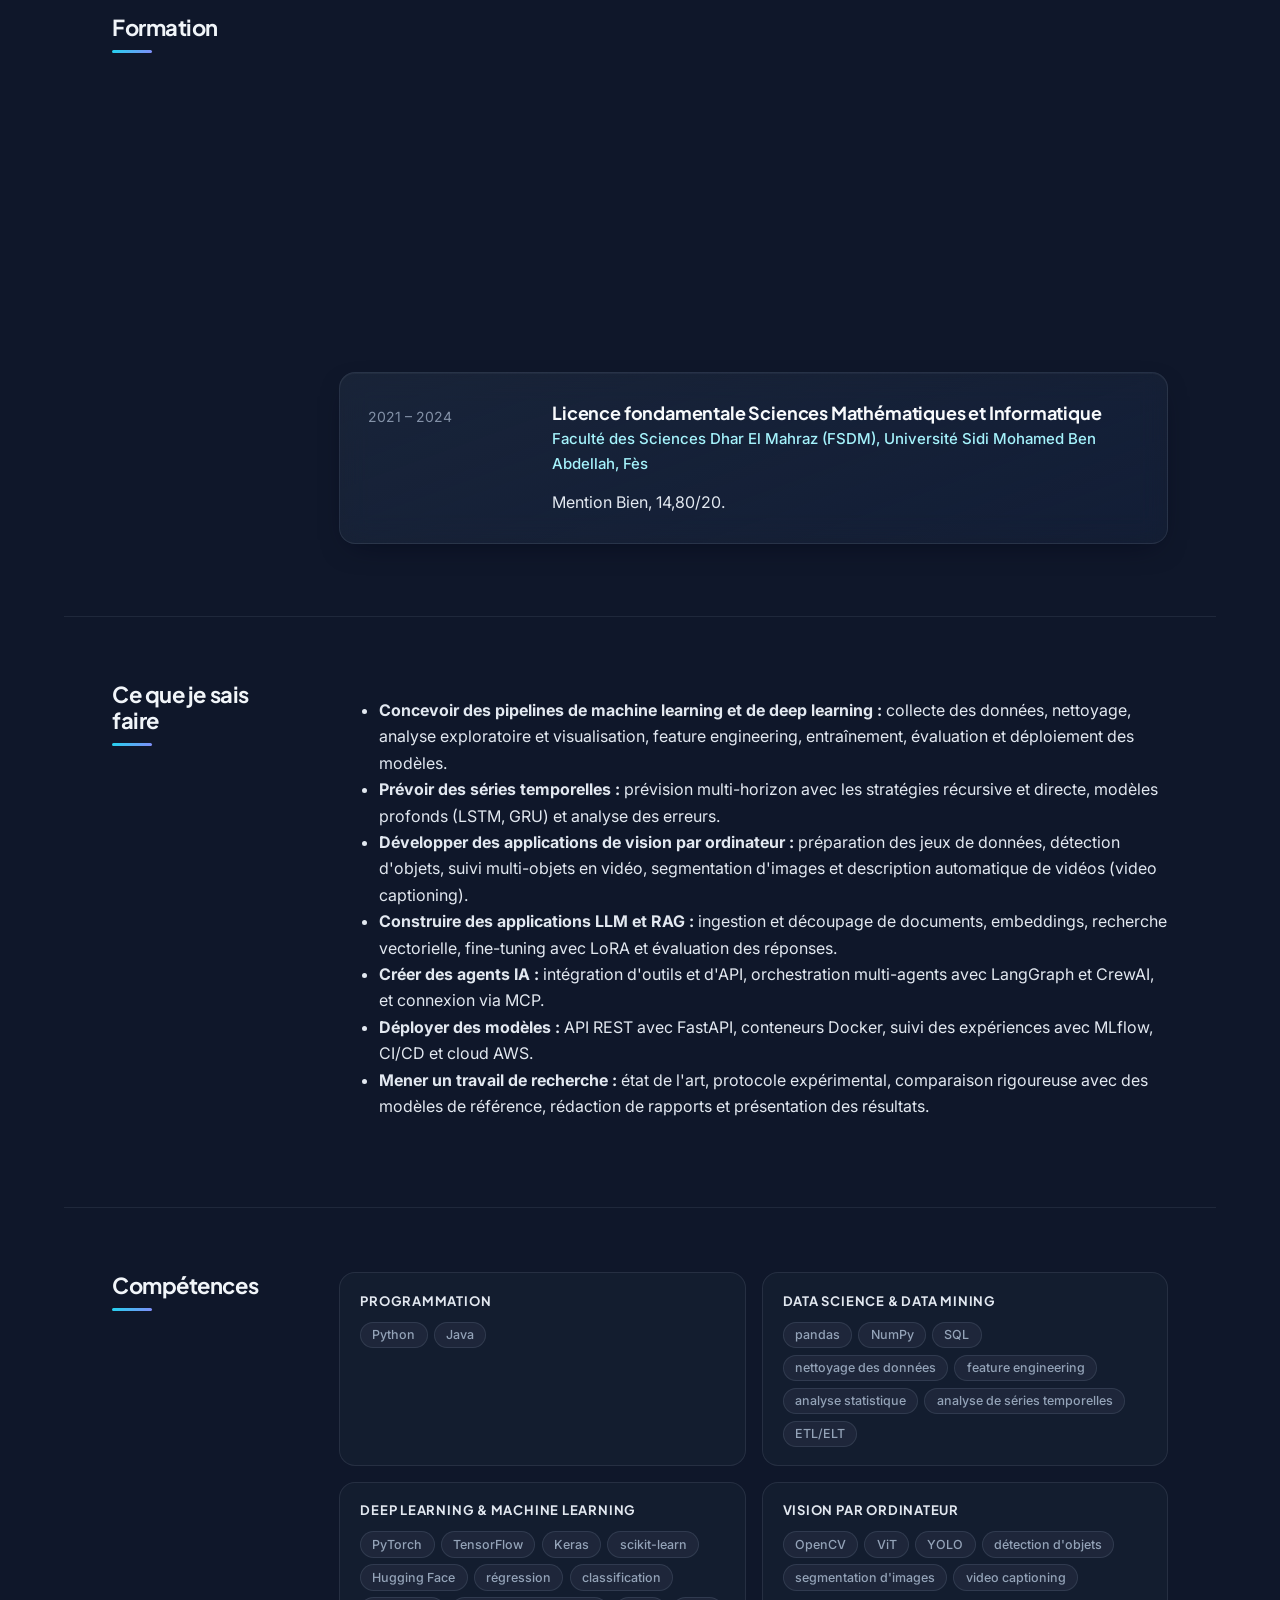
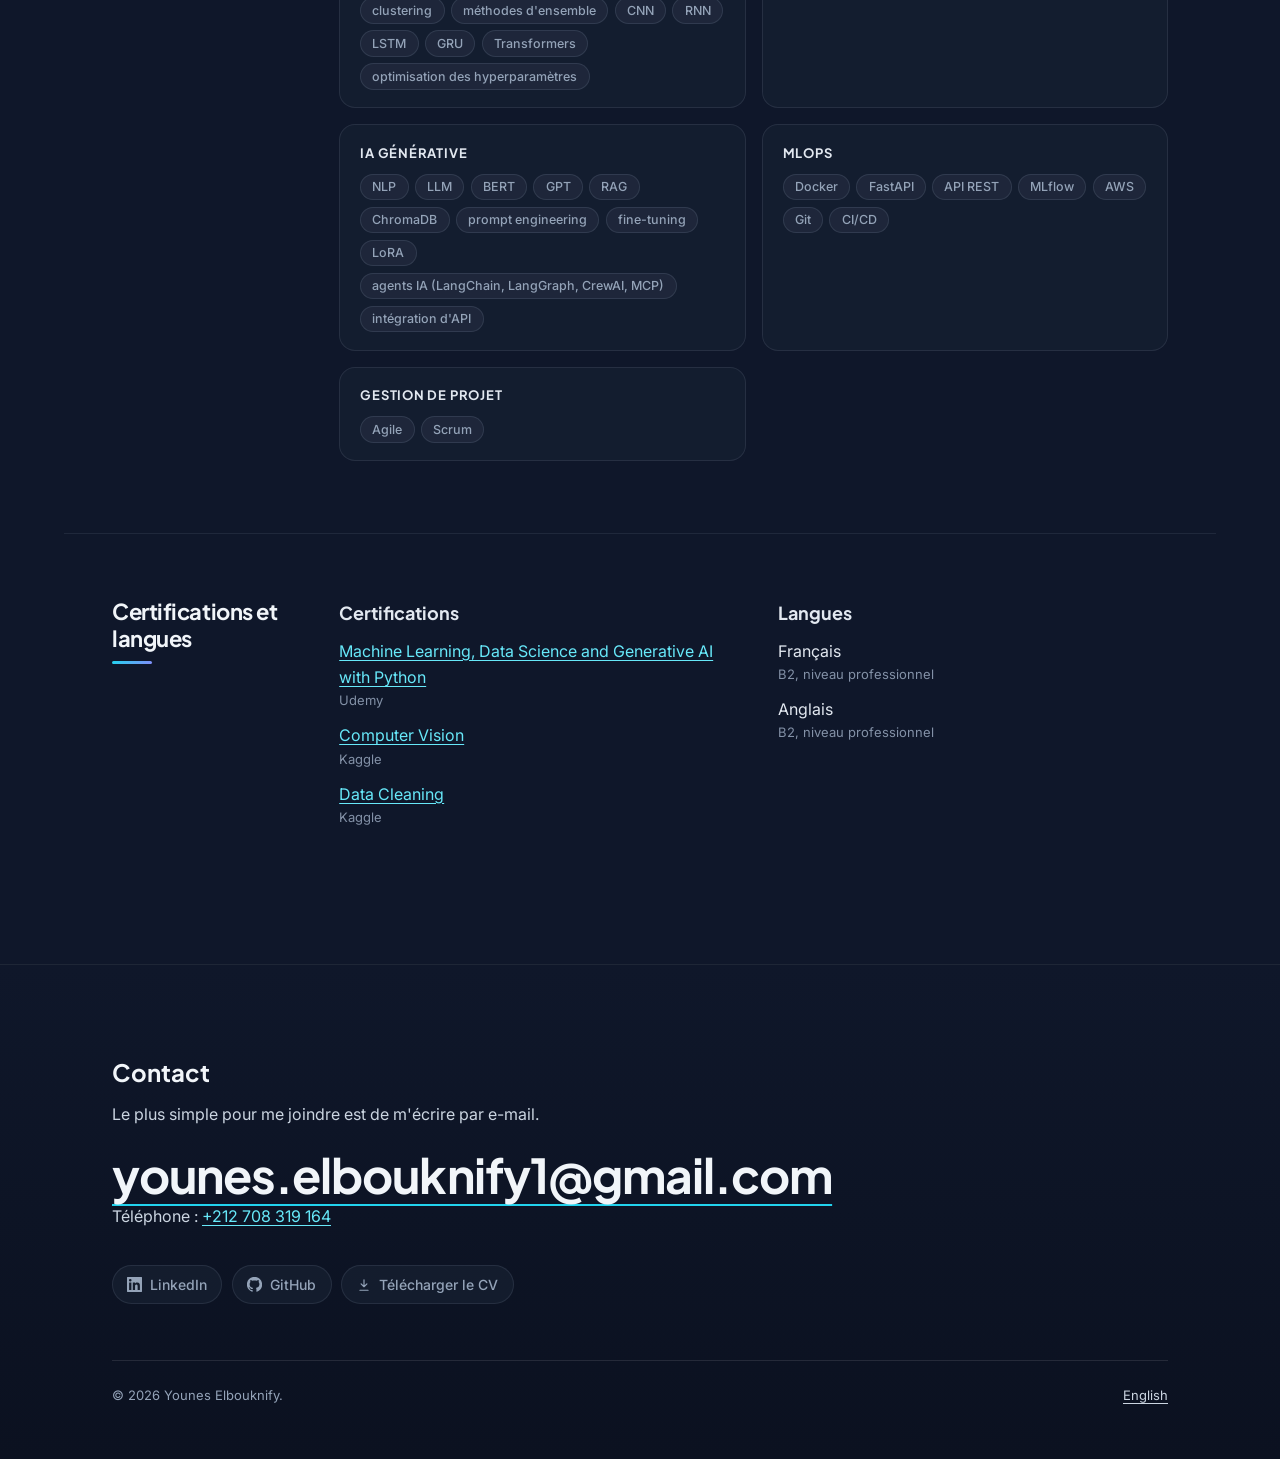
==== commit a72e8d43: "Mise à jour du site" ====
--- a/fr/index.html
+++ b/fr/index.html
@@ -56,7 +56,7 @@
       <figure class="portrait">
         <picture>
           <source srcset="../assets/img/portrait.webp" type="image/webp">
-          <img src="../assets/img/portrait.jpg" width="660" height="903" alt="Portrait de Younes Elbouknify" fetchpriority="high">
+          <img src="../assets/img/portrait.jpg" width="960" height="1200" alt="Portrait de Younes Elbouknify" fetchpriority="high">
         </picture>
       </figure>
     </div>
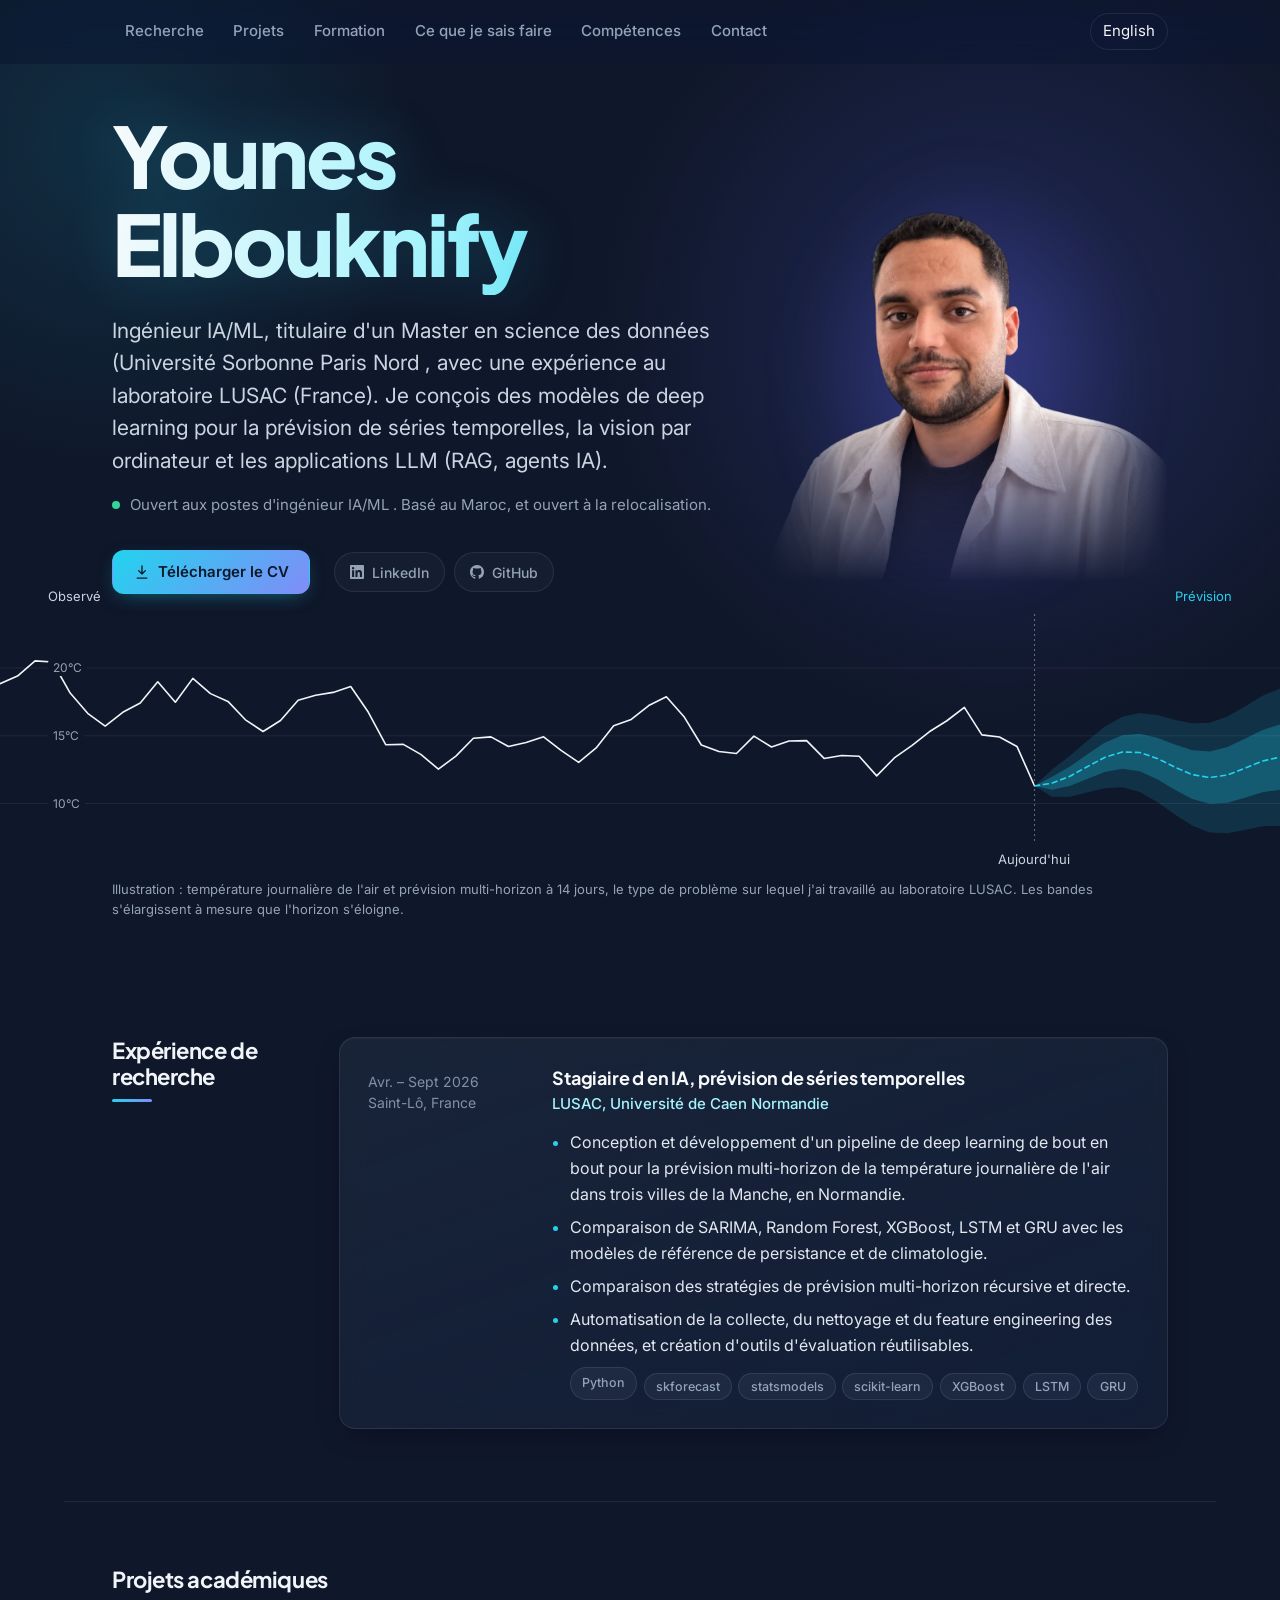
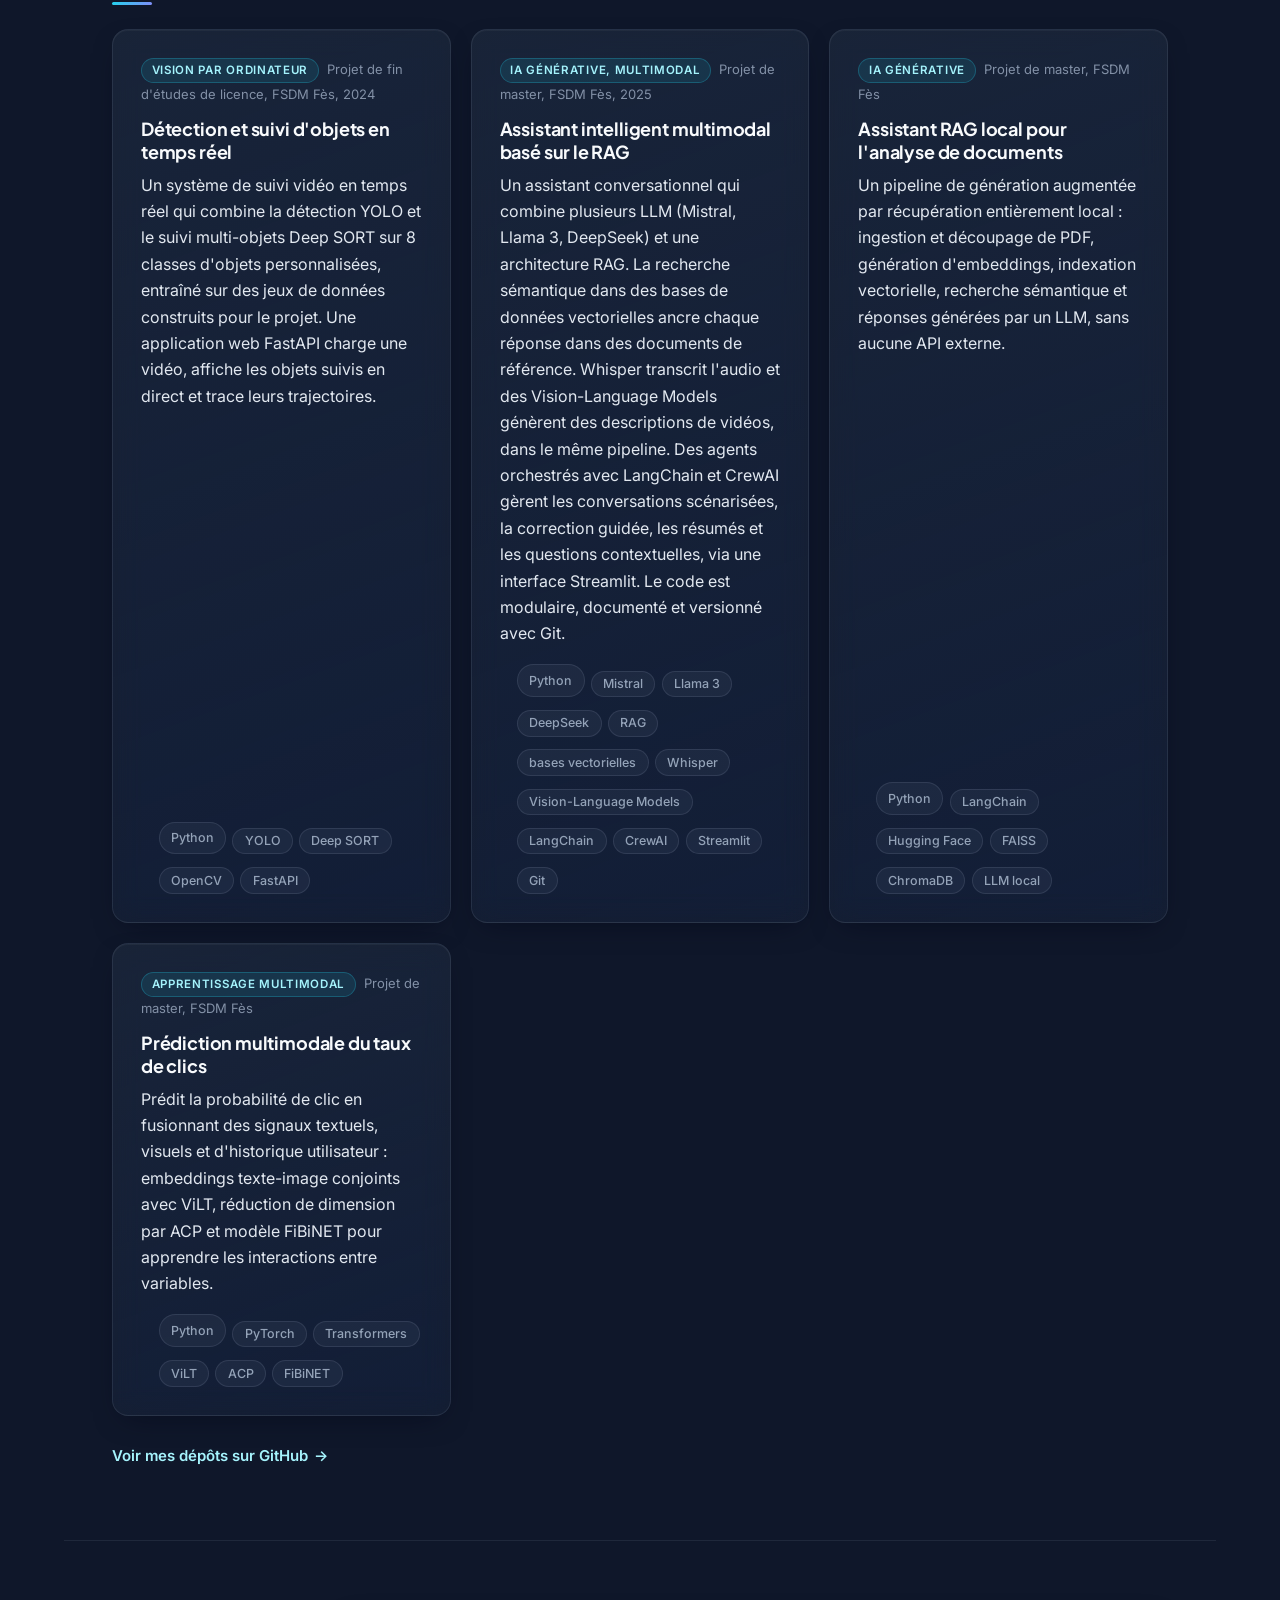
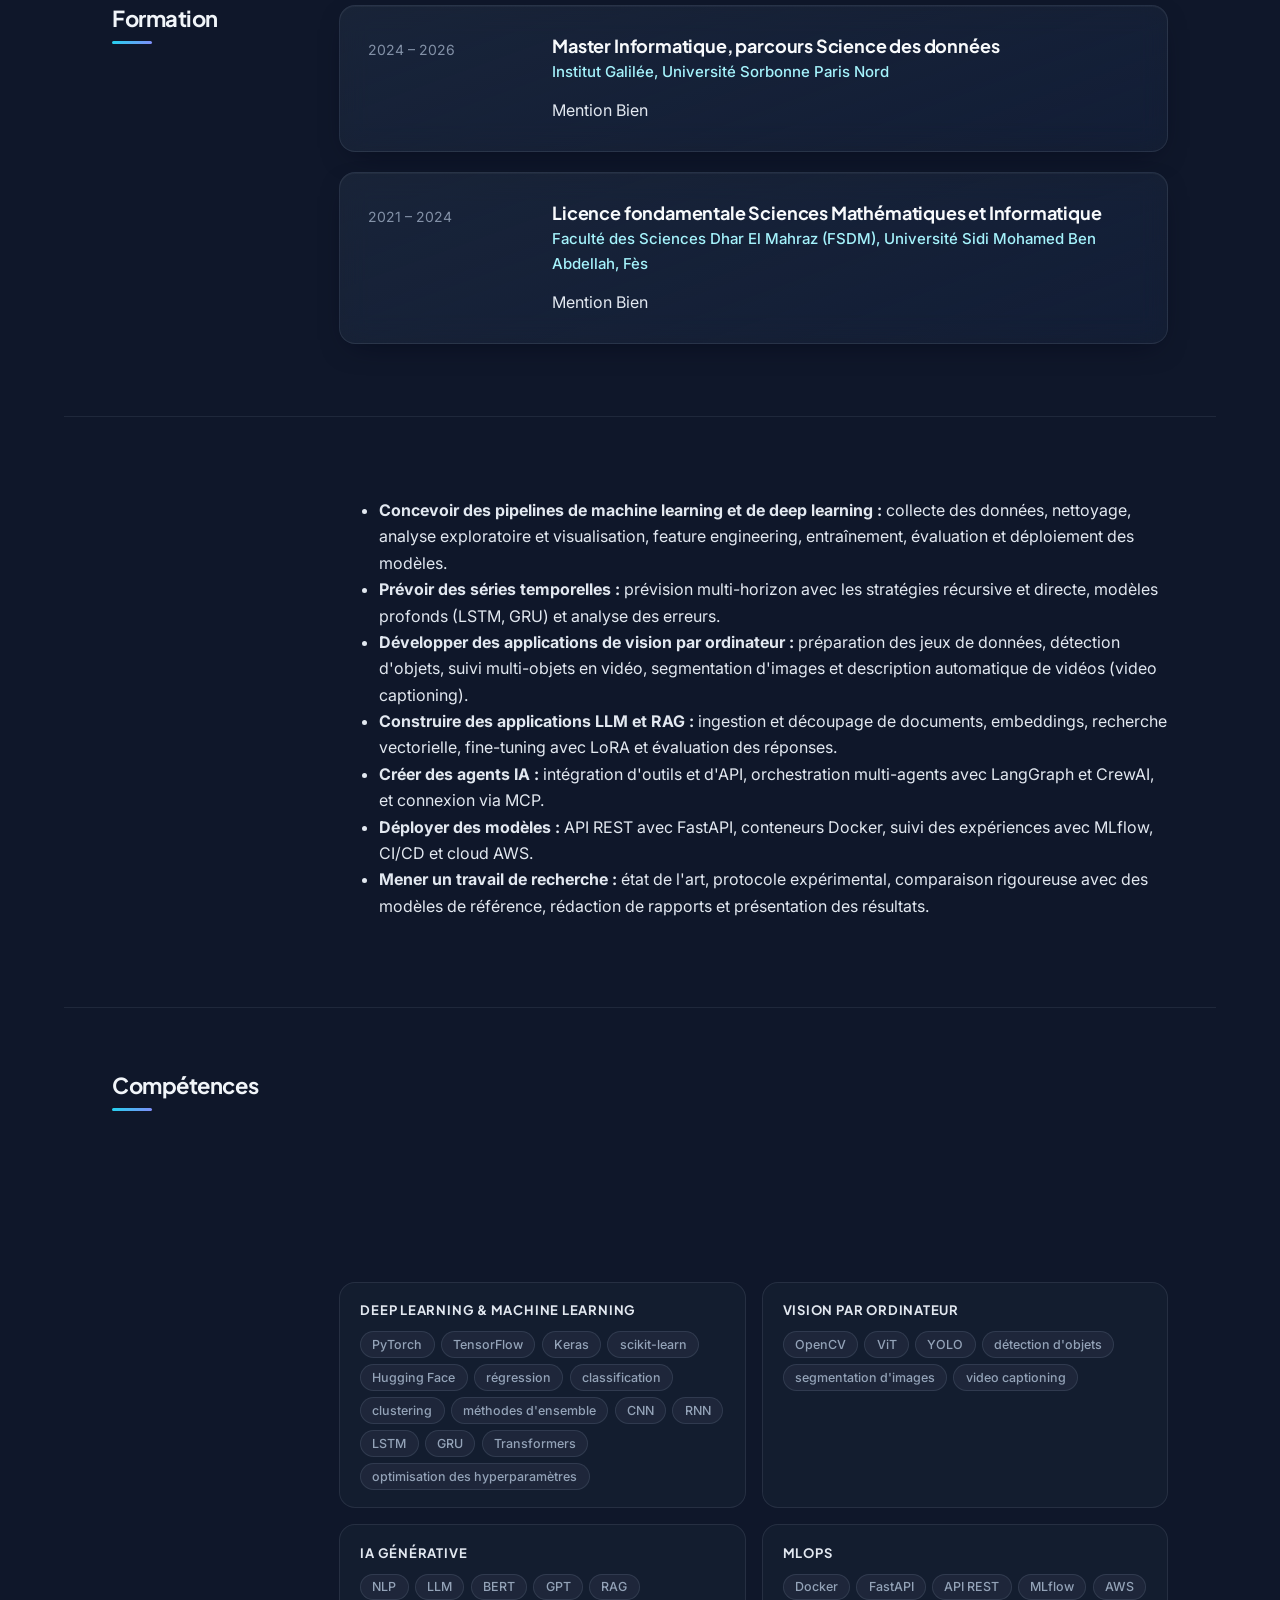
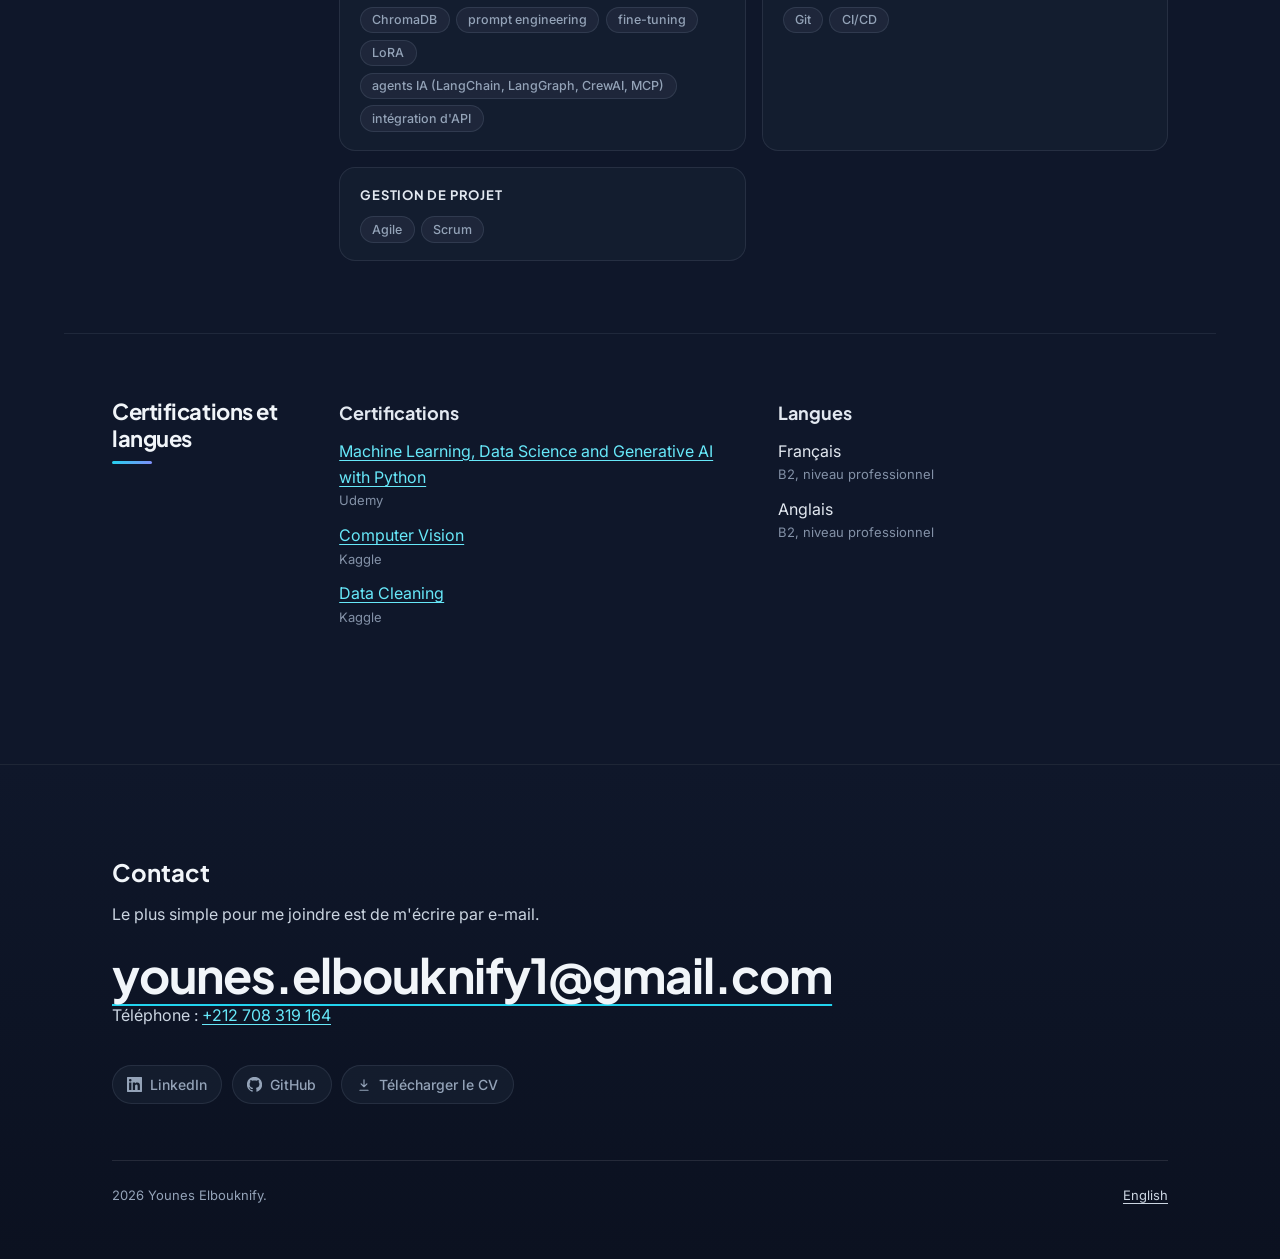
==== commit 98bfae62: "Mise à jour du site" ====
--- a/fr/index.html
+++ b/fr/index.html
@@ -43,8 +43,8 @@
     <div class="hero-grid wrap">
       <div class="hero-text">
         <h1>Younes Elbouknify</h1>
-        <p class="lede">Data scientist, je suis titulaire d'un double master en science des données de l'Université Sorbonne Paris Nord et de la FSDM de Fès. Je conçois des modèles de deep learning pour la prévision de séries temporelles, la vision par ordinateur et les applications LLM.</p>
-        <p class="status">Ouvert aux offres de doctorat et aux postes en IA/ML, en recherche comme en ingénierie. Basé à Fès, au Maroc, et mobile géographiquement.</p>
+                <p class="lede">Ingénieur IA/ML, titulaire d'un  Master en science des données (Université Sorbonne Paris Nord , avec une expérience  au laboratoire LUSAC (France). Je conçois des modèles de deep learning pour la prévision de séries temporelles, la vision par ordinateur et les applications LLM (RAG, agents IA).</p>
+        <p class="status">Ouvert aux postes d'ingénieur IA/ML . Basé au Maroc, et ouvert à la relocalisation.</p>
         <div class="actions">
           <a class="btn btn-primary" href="../assets/cv/CV_Younes_Elbouknify_.pdf" download>Télécharger le CV</a>
           <ul class="profiles">
@@ -93,10 +93,10 @@
       <h2 id="h-research">Expérience de recherche</h2>
       <div>
         <article class="entry">
-          <p class="meta"><span>Avr. – août 2026</span><span>Saint-Lô, France</span></p>
-          <div>
-            <h3>Stagiaire de recherche en IA, prévision de séries temporelles</h3>
-            <p class="org">Laboratoire LUSAC, Université de Caen Normandie</p>
+          <p class="meta"><span>Avr. – Sept 2026</span><span>Saint-Lô, France</span></p>
+          <div>
+            <h3>Stagiaire d en IA, prévision de séries temporelles</h3>
+            <p class="org"> LUSAC, Université de Caen Normandie</p>
             <ul>
               <li>Conception et développement d'un pipeline de deep learning de bout en bout pour la prévision multi-horizon de la température journalière de l'air dans trois villes de la Manche, en Normandie.</li>
               <li>Comparaison de SARIMA, Random Forest, XGBoost, LSTM et GRU avec les modèles de référence de persistance et de climatologie.</li>
@@ -152,19 +152,11 @@
       <h2 id="h-education">Formation</h2>
       <div>
         <article class="entry">
-          <p class="meta"><span>2025 – 2026</span></p>
+          <p class="meta"><span>2024 – 2026</span></p>
           <div>
             <h3>Master Informatique, parcours Science des données</h3>
             <p class="org">Institut Galilée, Université Sorbonne Paris Nord</p>
-            <p>Mention Bien, 15,07/20. Double diplôme avec la FSDM de Fès.</p>
-          </div>
-        </article>
-        <article class="entry">
-          <p class="meta"><span>2024 – 2026</span></p>
-          <div>
-            <h3>Master Web Intelligence et Sciences des Données</h3>
-            <p class="org">Faculté des Sciences Dhar El Mahraz (FSDM), Université Sidi Mohamed Ben Abdellah, Fès</p>
-            <p>Mention Bien, 14,69/20.</p>
+            <p>Mention Bien</p>
           </div>
         </article>
         <article class="entry">
@@ -172,7 +164,7 @@
           <div>
             <h3>Licence fondamentale Sciences Mathématiques et Informatique</h3>
             <p class="org">Faculté des Sciences Dhar El Mahraz (FSDM), Université Sidi Mohamed Ben Abdellah, Fès</p>
-            <p>Mention Bien, 14,80/20.</p>
+            <p>Mention Bien</p>
           </div>
         </article>
       </div>
@@ -237,7 +229,7 @@
         <li><a href="https://github.com/YOUNESELBOUKNIFY" rel="me">GitHub</a></li>
         <li><a href="../assets/cv/CV_Younes_Elbouknify_.pdf" download>Télécharger le CV</a></li>
       </ul>
-      <p class="fine"><span>© 2026 Younes Elbouknify.</span><a href="../" hreflang="en" lang="en">English</a></p>
+      <p class="fine"><span> 2026 Younes Elbouknify.</span><a href="../" hreflang="en" lang="en">English</a></p>
     </div>
   </footer>
 </body>
